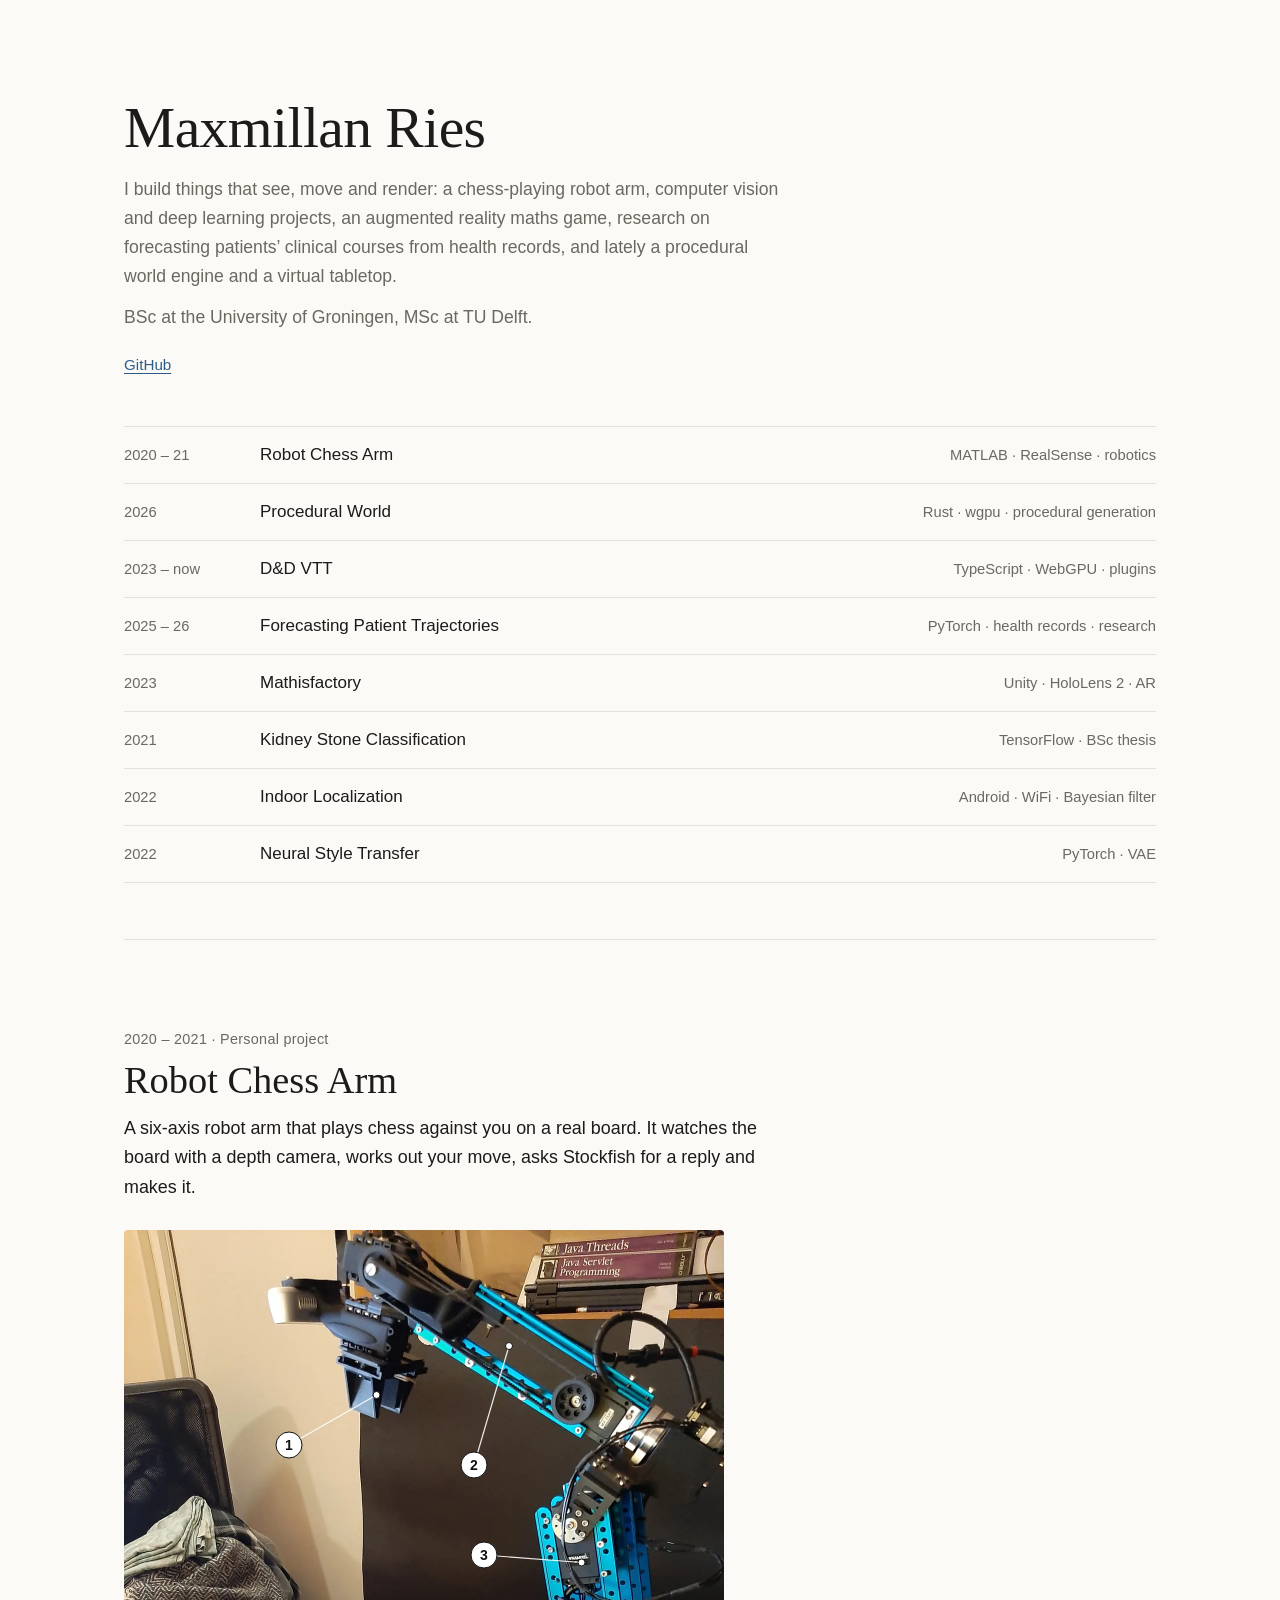
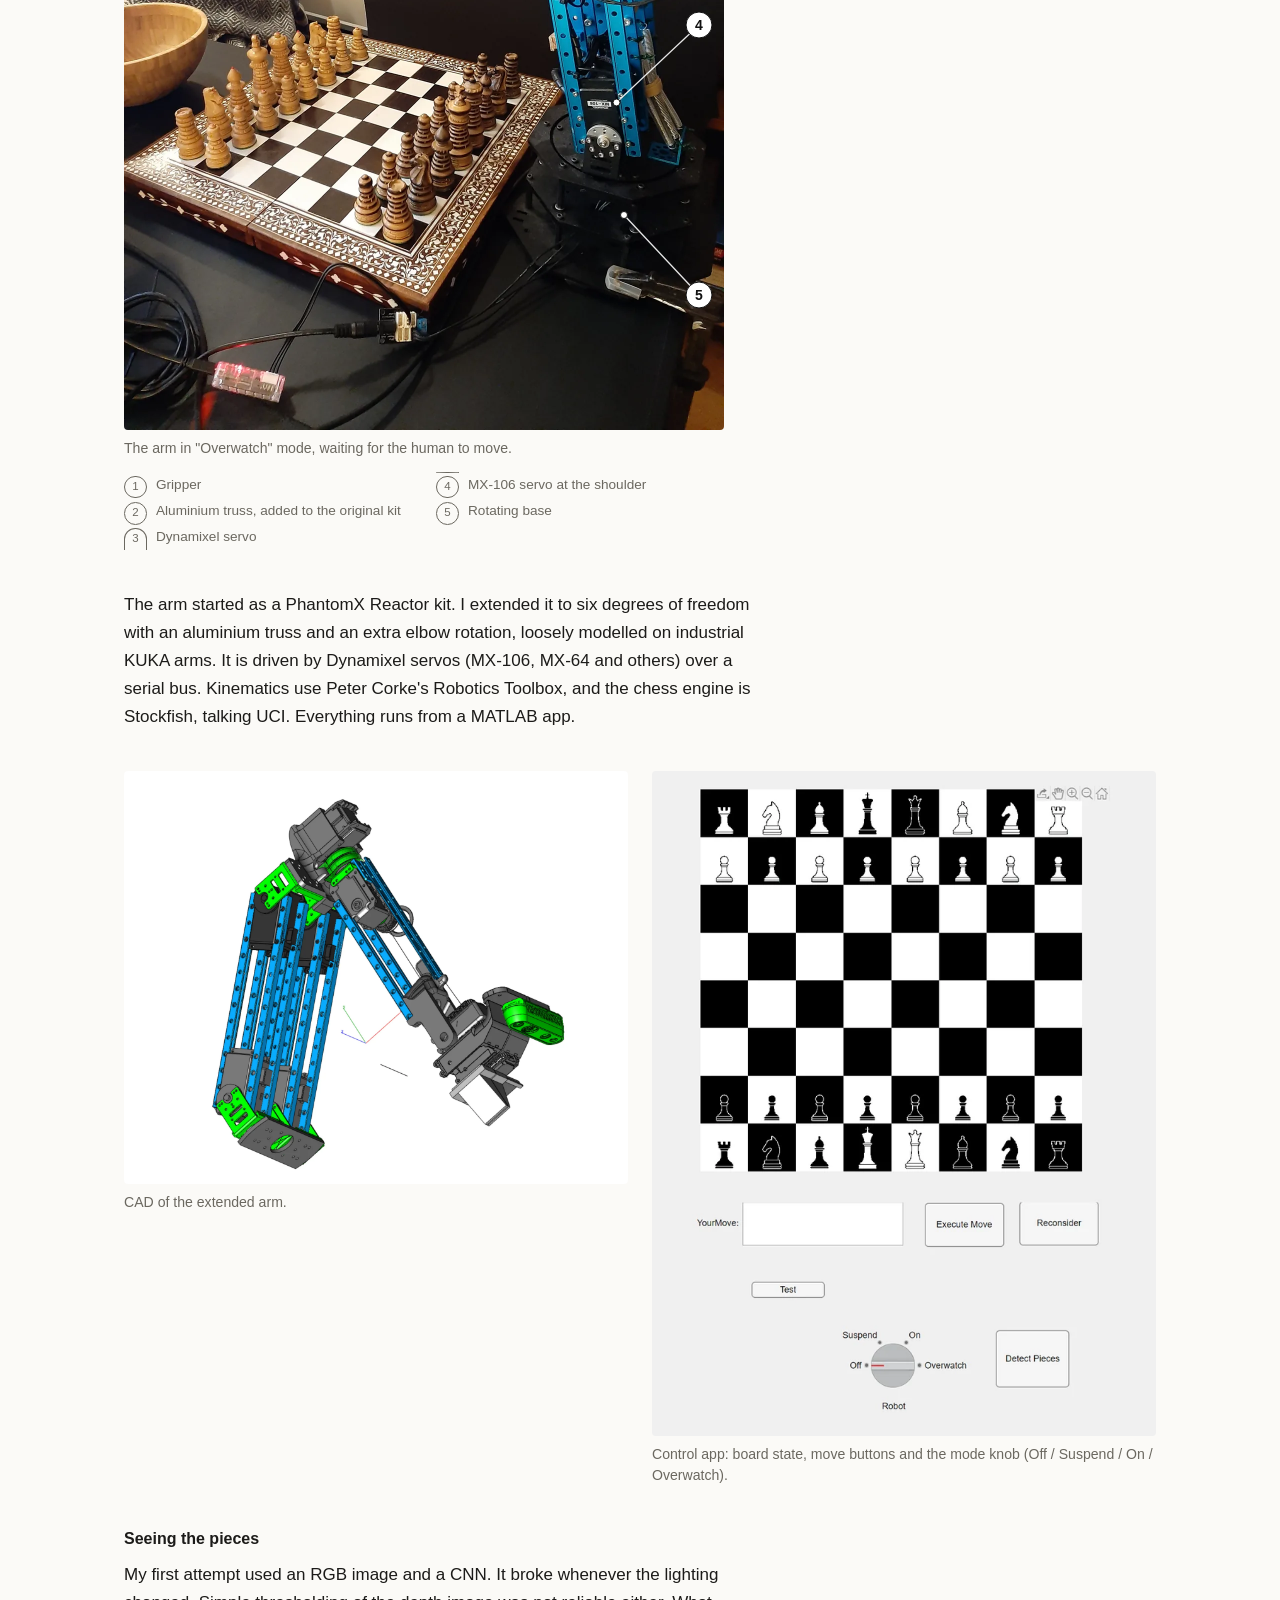
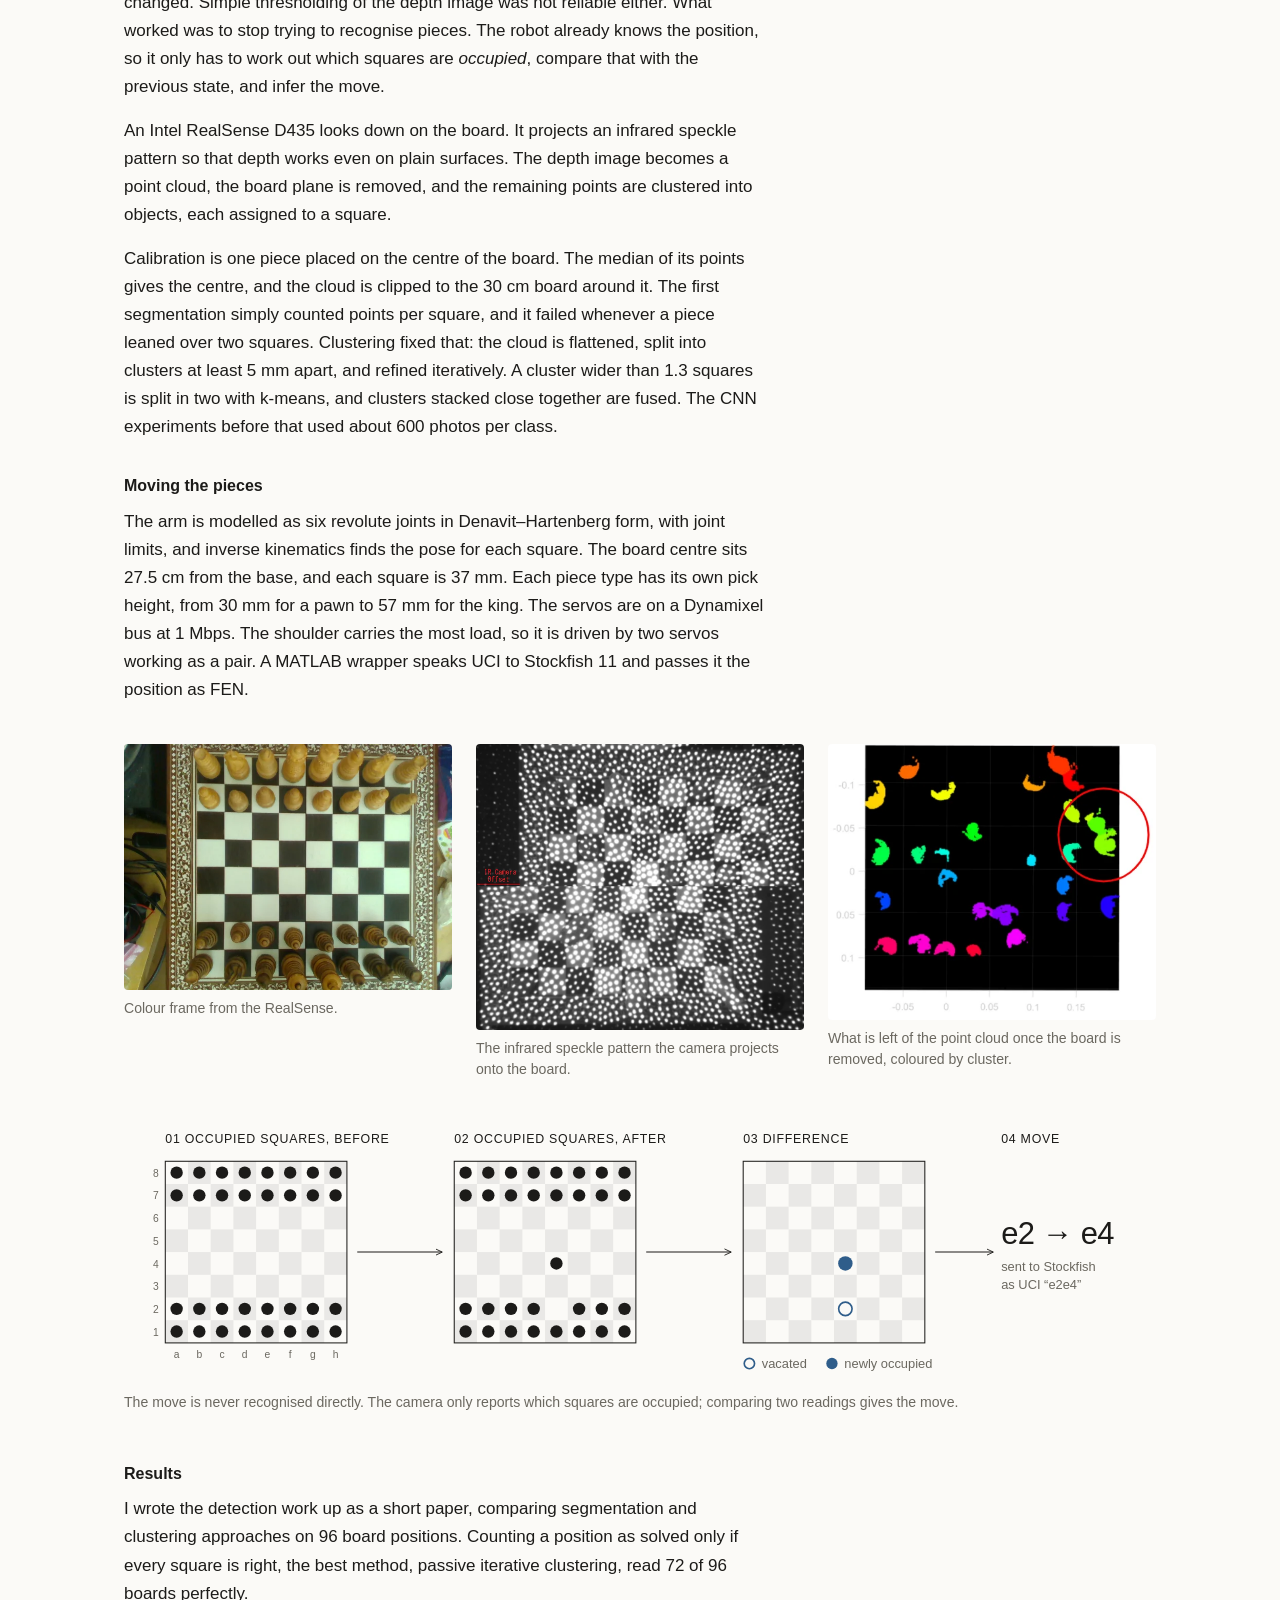
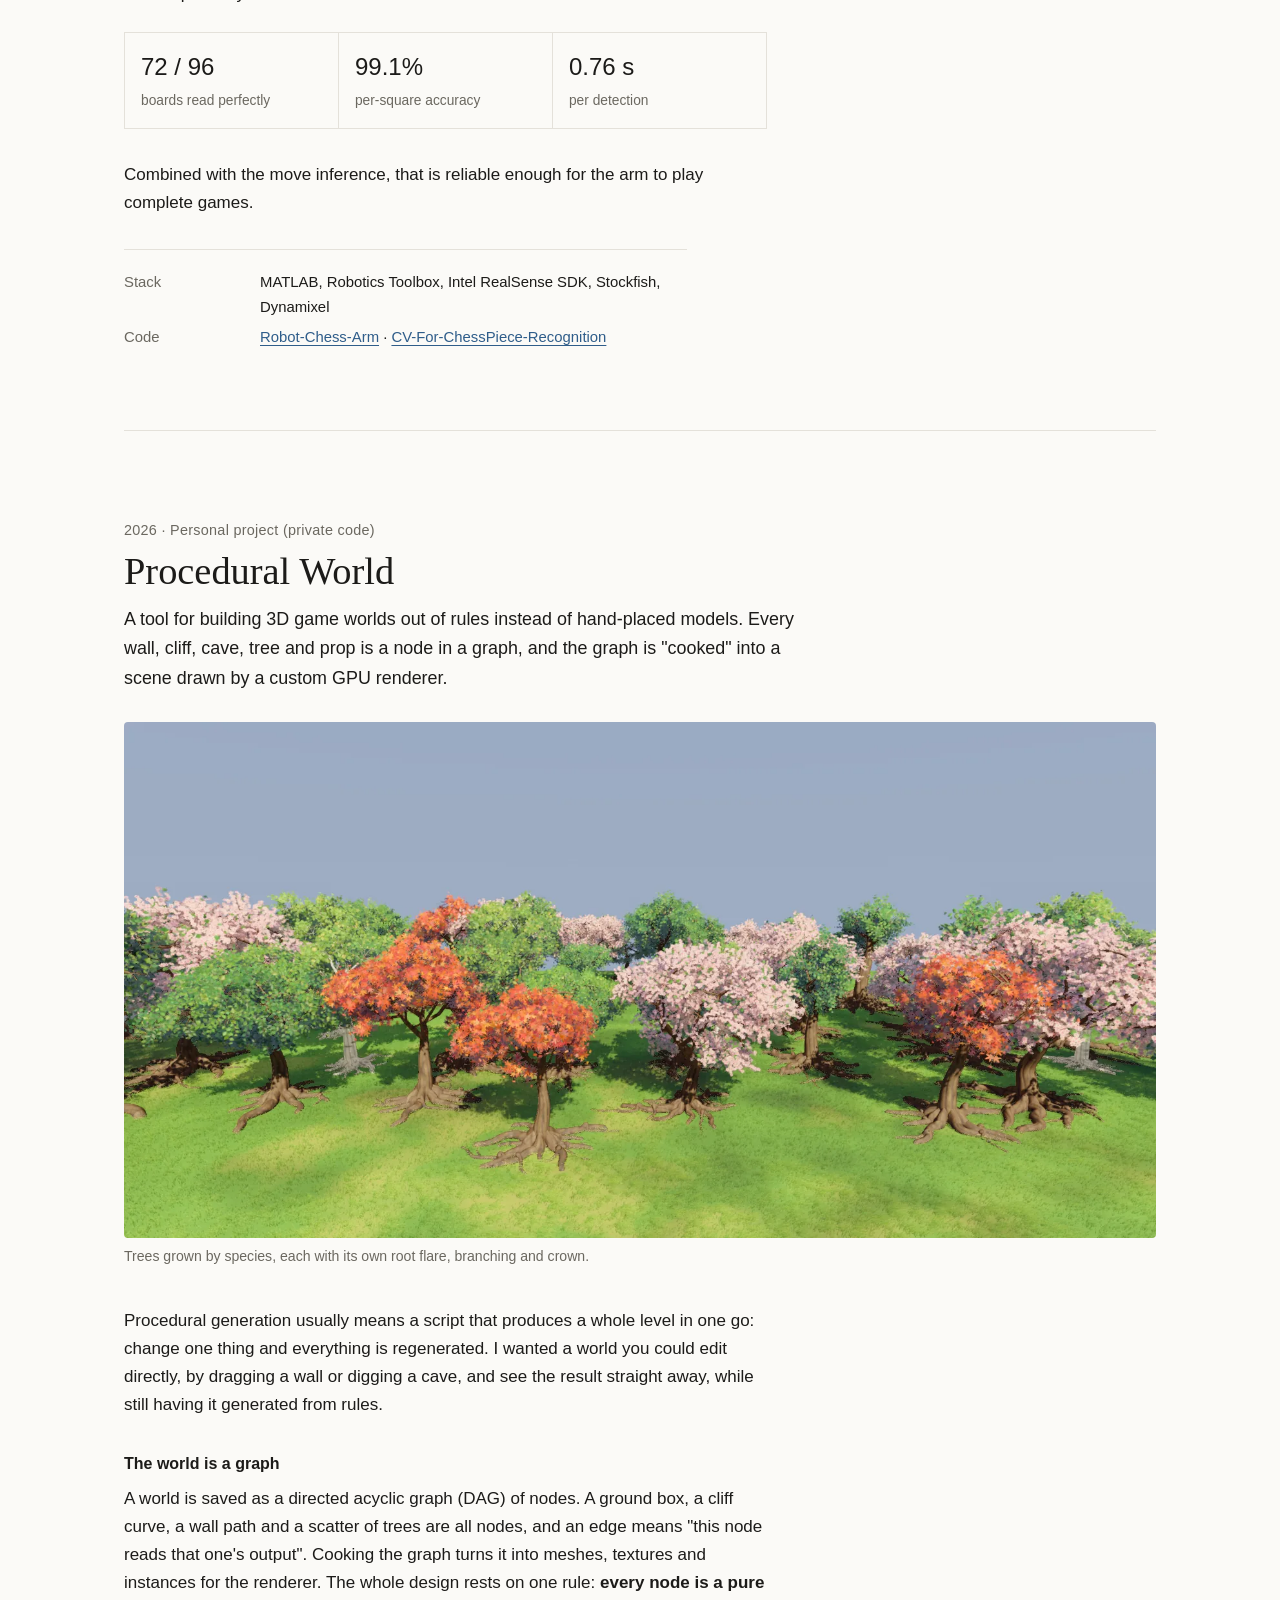
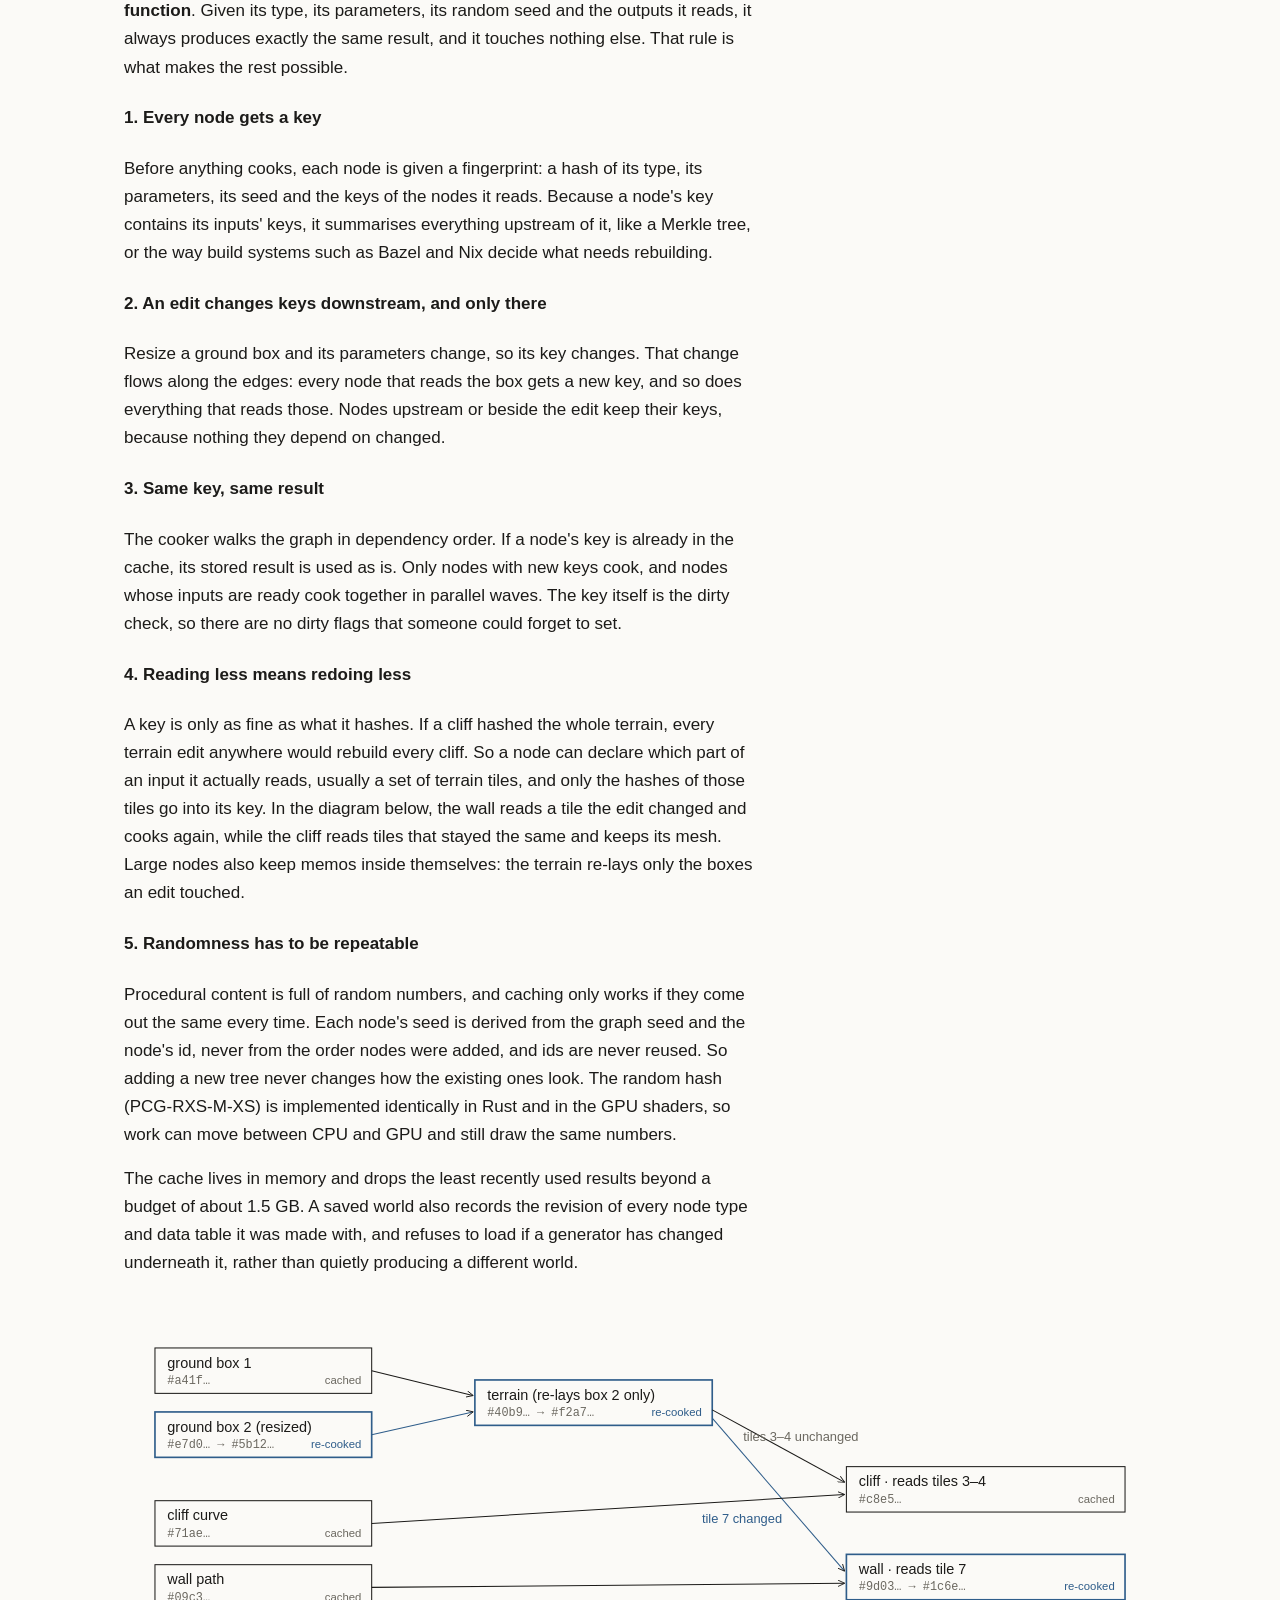
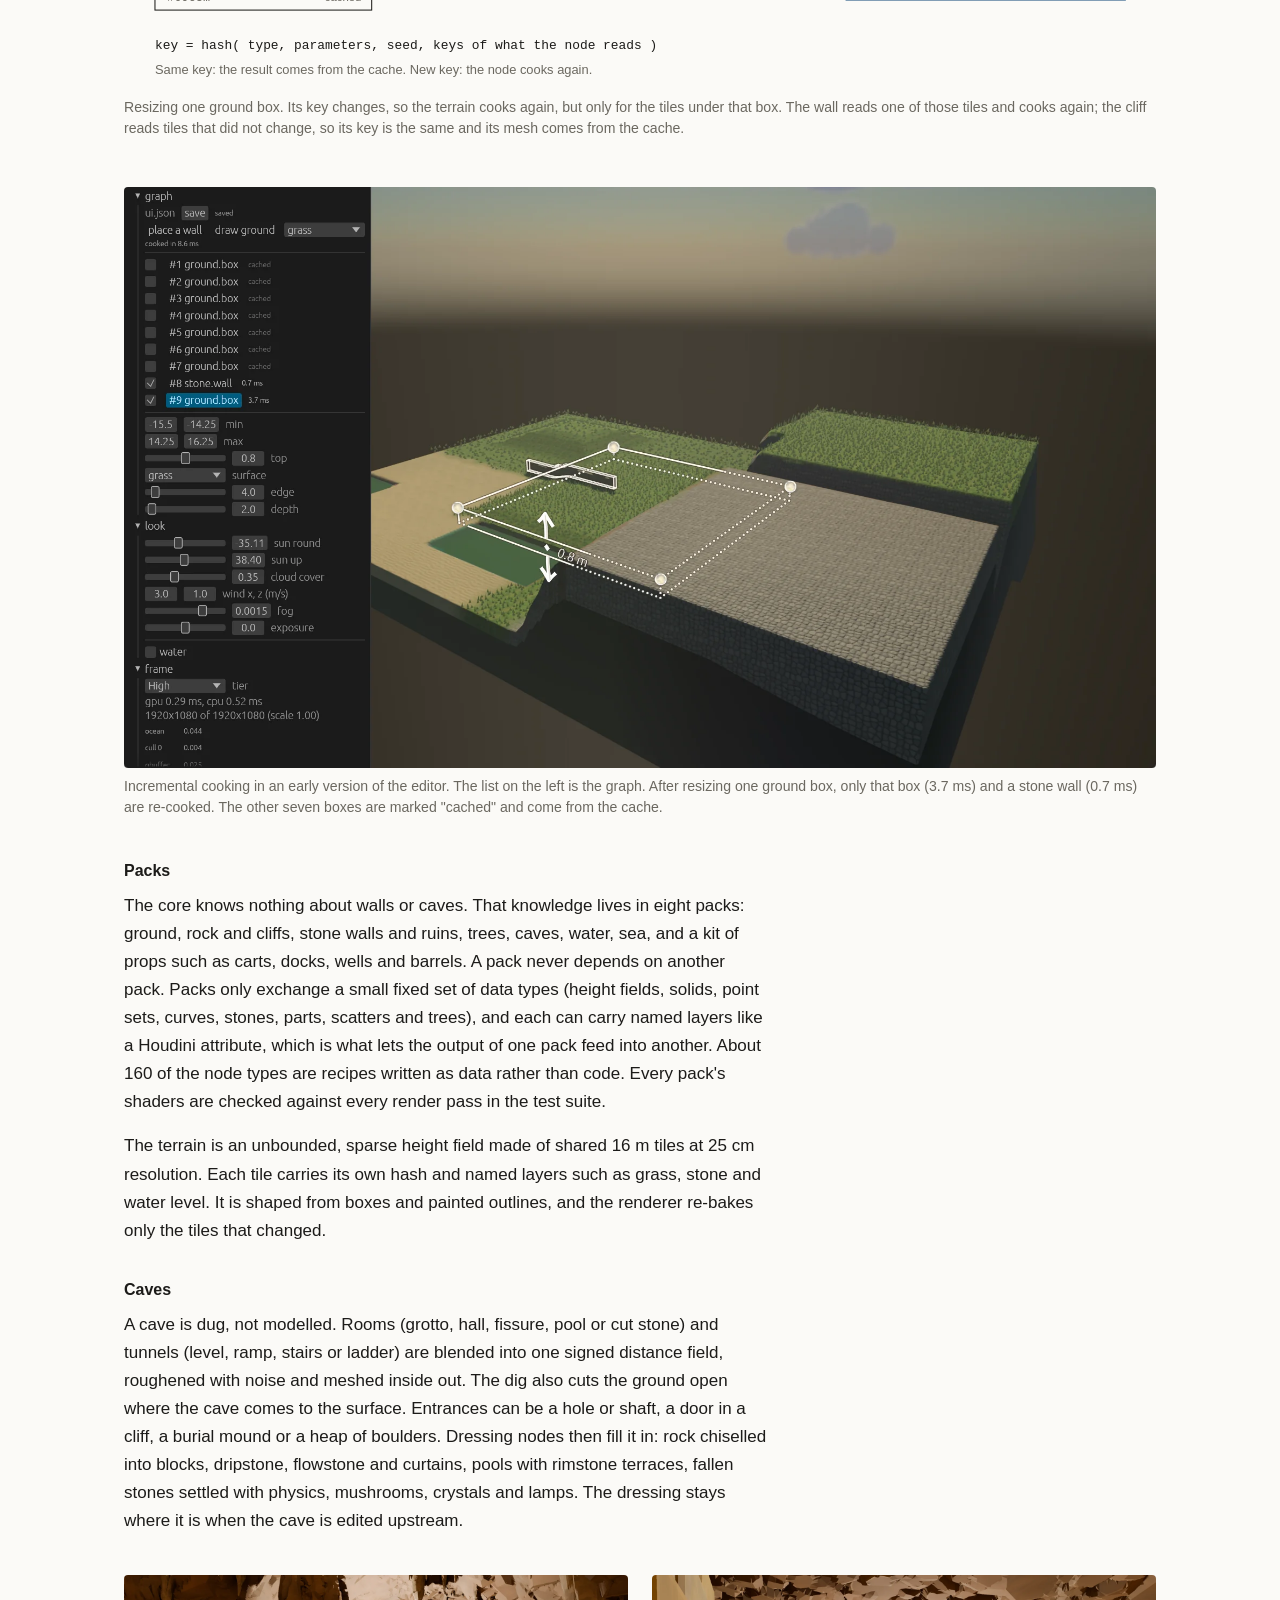
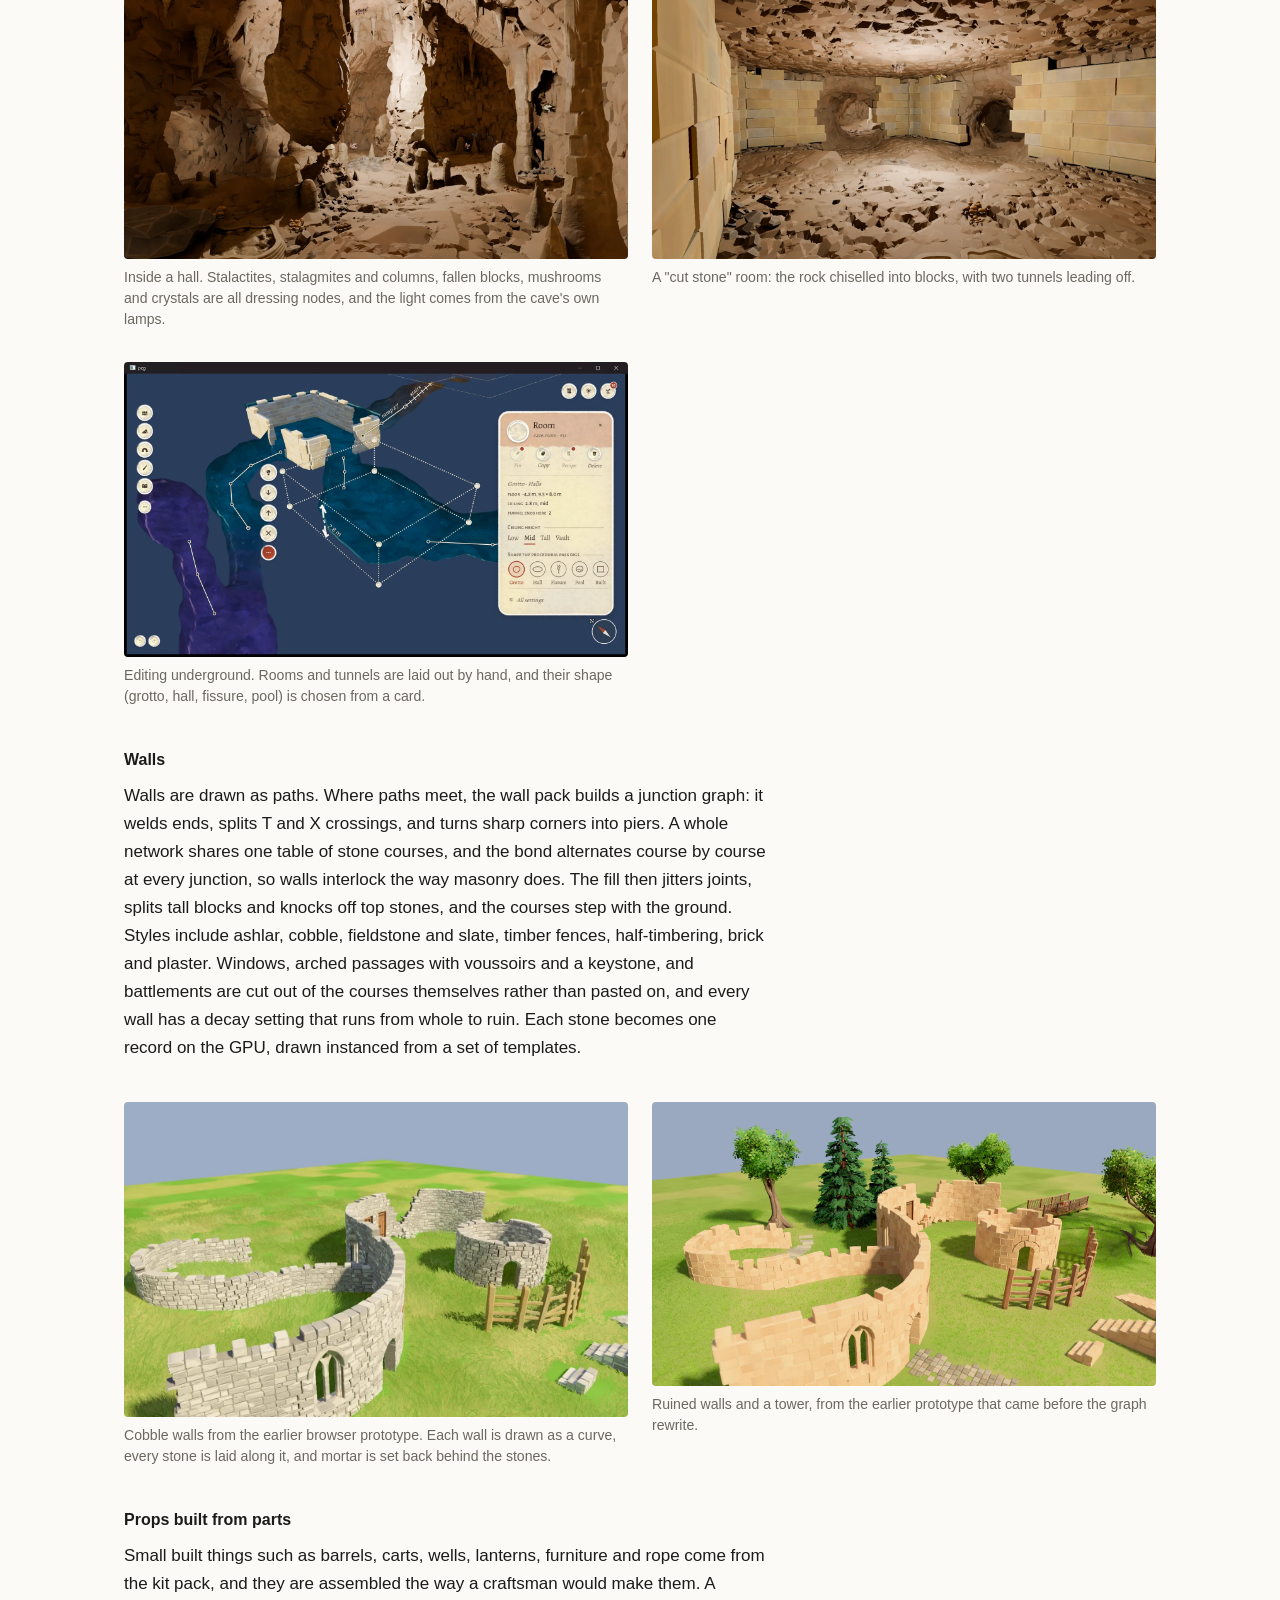
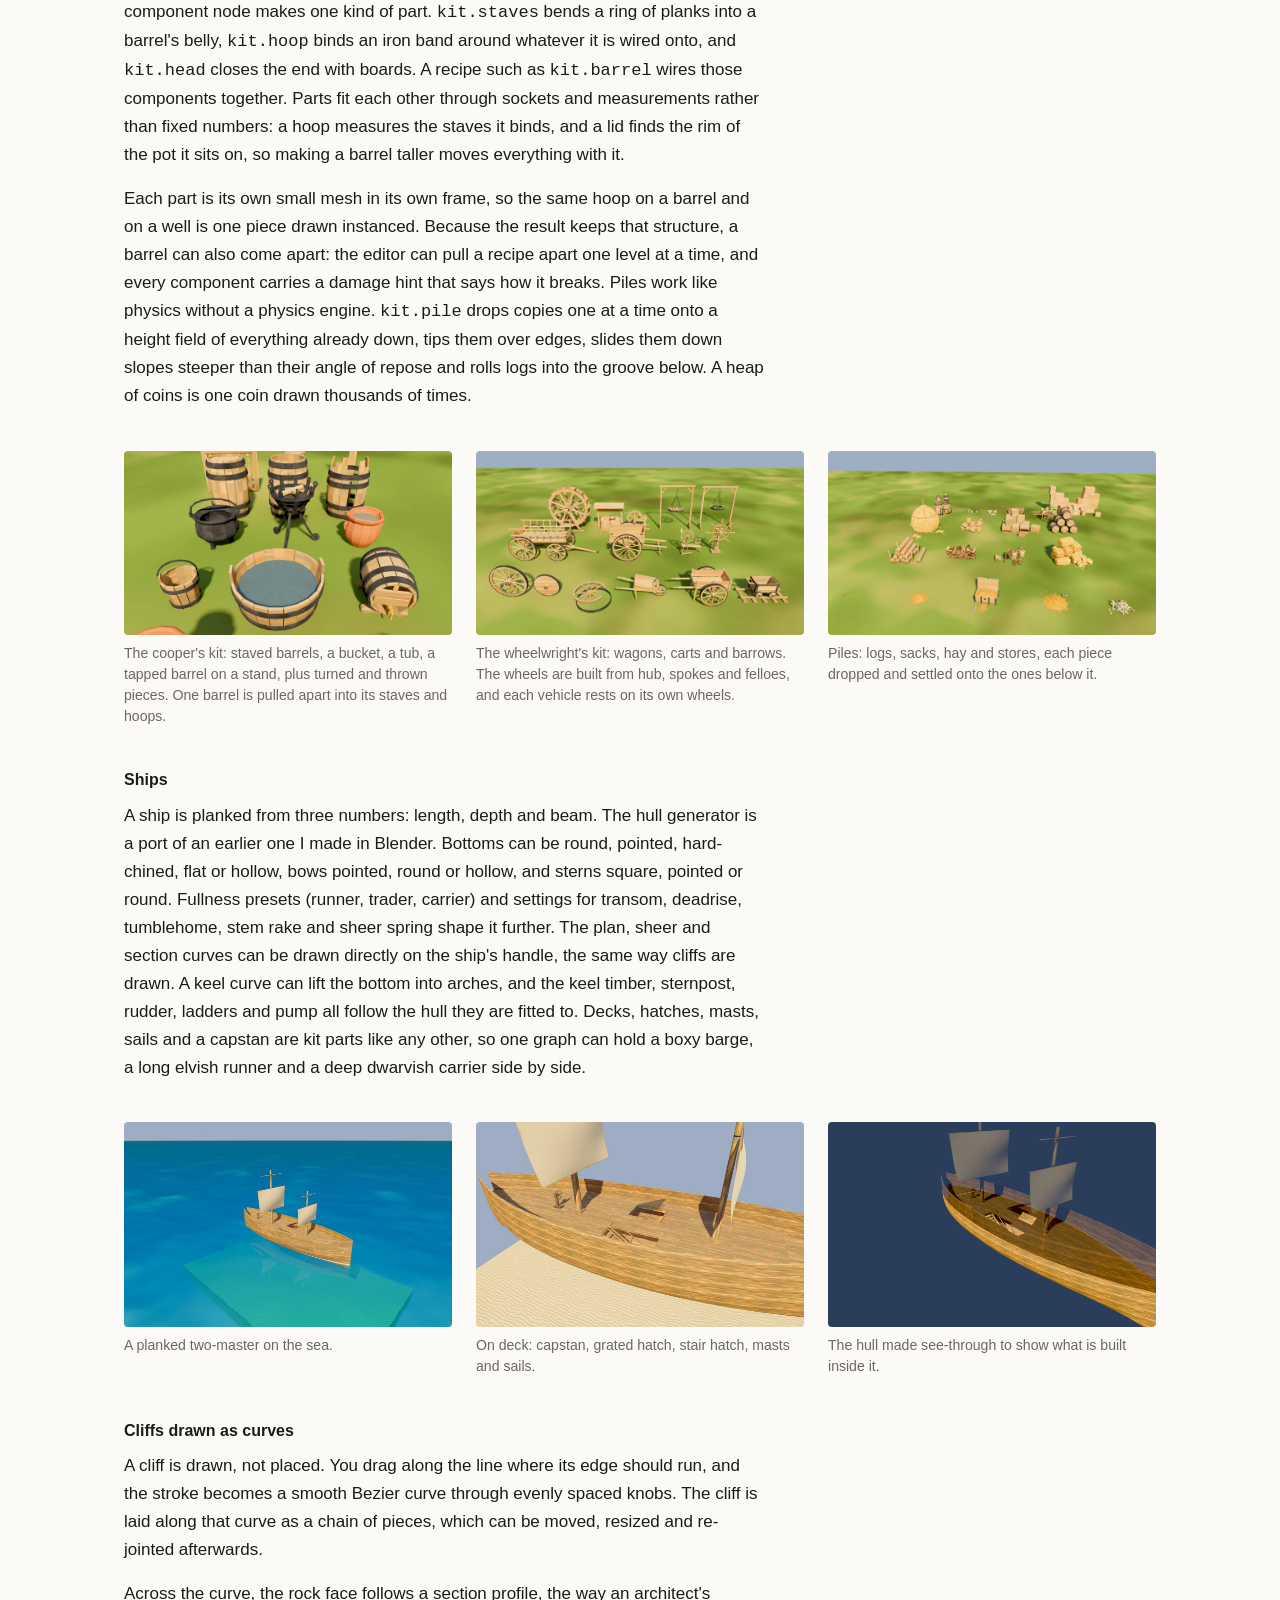
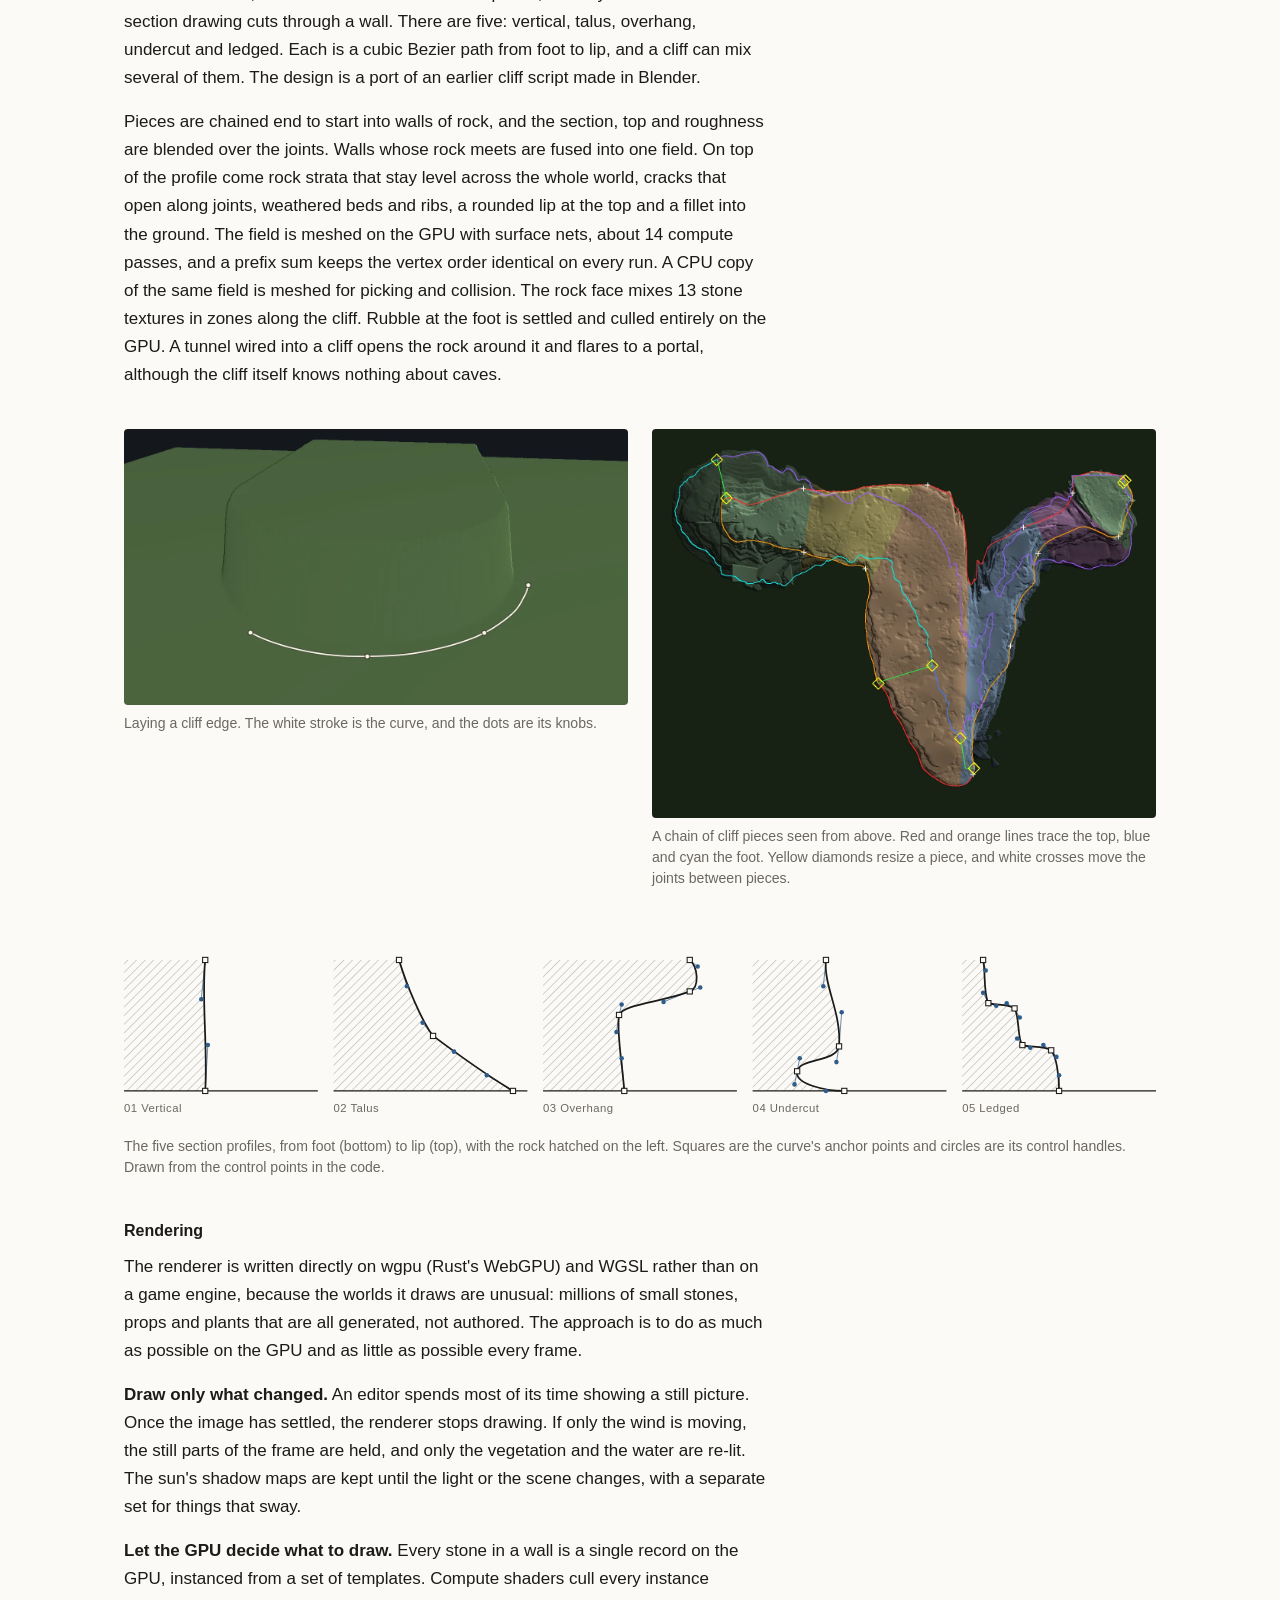
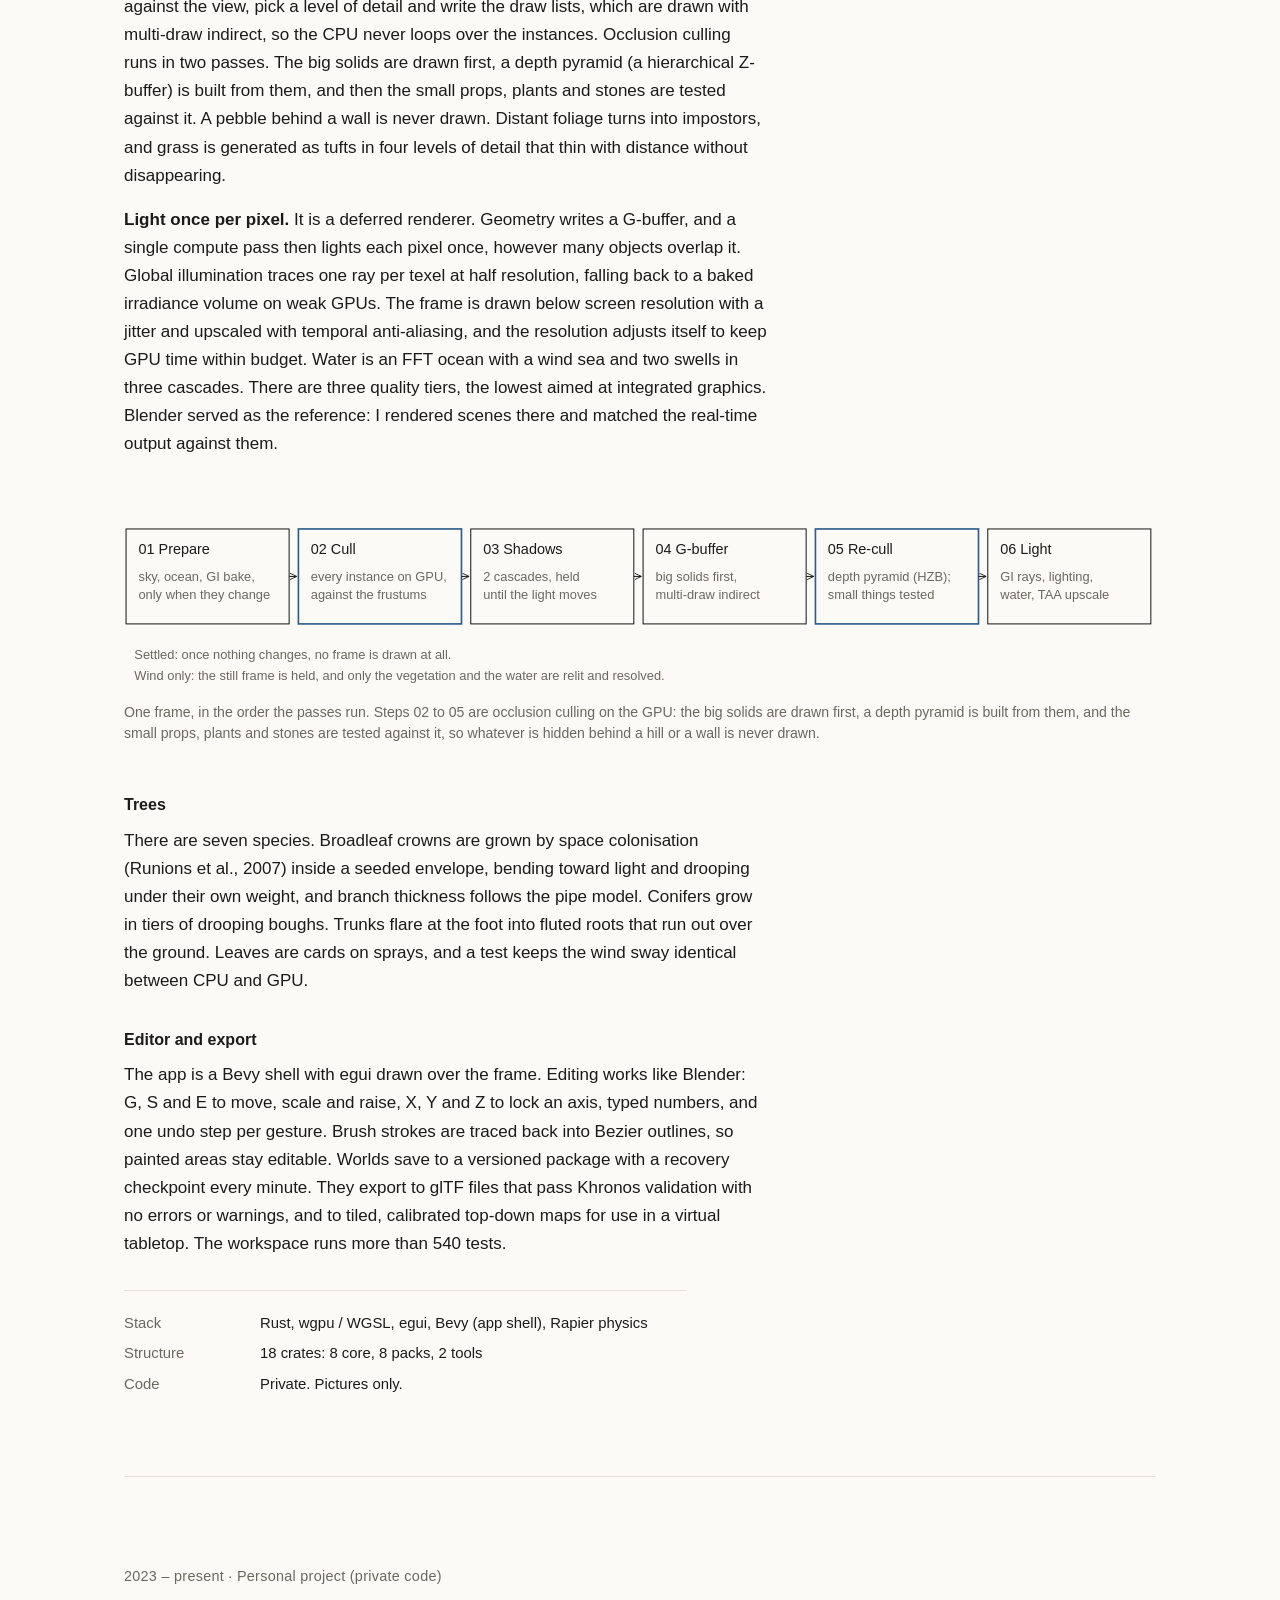
==== content.html @ a0b7bc16 "Portfolio site Boards layout as the homepage (index.html, built from content.html by tools/build_boa" ====
<!doctype html>
<html lang="en">
<head>
  <meta charset="utf-8">
  <meta name="viewport" content="width=device-width, initial-scale=1">
  <title>Maxmillan Ries</title>
  <meta name="description" content="Projects by Maxmillan Ries: robotics, computer vision, machine learning, augmented reality and real-time graphics.">
  <link rel="stylesheet" href="style.css">
  <link rel="stylesheet" href="diagrams.css">
</head>
<body>

<div class="wrap">

  <header class="intro">
    <h1>Maxmillan Ries</h1>
    <p>I build things that see, move and render: a chess-playing robot arm, computer vision and deep learning projects, an augmented reality maths game, research on forecasting patients’ clinical courses from health records, and lately a procedural world engine and a virtual tabletop.</p>
    <p>BSc at the University of Groningen, MSc at TU Delft.</p>
    <nav class="links">
      <a href="https://github.com/TheMaxmillanRies">GitHub</a>
    </nav>
  </header>

  <ul class="index">
    <li><a href="#chess-arm"><span class="y">2020 – 21</span><span class="t">Robot Chess Arm</span><span class="k">MATLAB · RealSense · robotics</span></a></li>
    <li><a href="#procedural-world"><span class="y">2026</span><span class="t">Procedural World</span><span class="k">Rust · wgpu · procedural generation</span></a></li>
    <li><a href="#dnd-vtt"><span class="y">2023 – now</span><span class="t">D&amp;D VTT</span><span class="k">TypeScript · WebGPU · plugins</span></a></li>
    <li><a href="#patient-trajectories"><span class="y">2025 – 26</span><span class="t">Forecasting Patient Trajectories</span><span class="k">PyTorch · health records · research</span></a></li>
    <li><a href="#mathisfactory"><span class="y">2023</span><span class="t">Mathisfactory</span><span class="k">Unity · HoloLens 2 · AR</span></a></li>
    <li><a href="#kidney-stones"><span class="y">2021</span><span class="t">Kidney Stone Classification</span><span class="k">TensorFlow · BSc thesis</span></a></li>
    <li><a href="#indoor-localization"><span class="y">2022</span><span class="t">Indoor Localization</span><span class="k">Android · WiFi · Bayesian filter</span></a></li>
    <li><a href="#style-transfer"><span class="y">2022</span><span class="t">Neural Style Transfer</span><span class="k">PyTorch · VAE</span></a></li>
  </ul>


  <!-- ============================================================ -->
  <section class="project" id="chess-arm">
    <header>
      <p class="meta">2020 – 2021 · Personal project</p>
      <h2>Robot Chess Arm</h2>
      <p class="lede">A six-axis robot arm that plays chess against you on a real board. It watches the board with a depth camera, works out your move, asks Stockfish for a reply and makes it.</p>
    </header>

    <figure class="hero portrait">
      <div class="annotated">
        <img src="assets/img/chess-arm/arm-photo.webp" alt="The robot arm leaning over a chessboard, with a depth camera mounted above" width="1200" height="1600">
        <!--dg:marks--><svg class="marks" viewBox="0 0 1200 1600" aria-hidden="true">
<line x1="505" y1="330" x2="330" y2="430" class="lead"/>
<circle cx="505" cy="330" r="7" class="pt"/>
<circle cx="330" cy="430" r="26" class="mk"/>
<text x="330" y="440" class="mkn" text-anchor="middle">1</text>
<line x1="770" y1="232" x2="700" y2="470" class="lead"/>
<circle cx="770" cy="232" r="7" class="pt"/>
<circle cx="700" cy="470" r="26" class="mk"/>
<text x="700" y="480" class="mkn" text-anchor="middle">2</text>
<line x1="915" y1="665" x2="720" y2="650" class="lead"/>
<circle cx="915" cy="665" r="7" class="pt"/>
<circle cx="720" cy="650" r="26" class="mk"/>
<text x="720" y="660" class="mkn" text-anchor="middle">3</text>
<line x1="985" y1="945" x2="1150" y2="790" class="lead"/>
<circle cx="985" cy="945" r="7" class="pt"/>
<circle cx="1150" cy="790" r="26" class="mk"/>
<text x="1150" y="800" class="mkn" text-anchor="middle">4</text>
<line x1="1000" y1="1170" x2="1150" y2="1330" class="lead"/>
<circle cx="1000" cy="1170" r="7" class="pt"/>
<circle cx="1150" cy="1330" r="26" class="mk"/>
<text x="1150" y="1340" class="mkn" text-anchor="middle">5</text>
</svg><!--/dg:marks-->
      </div>
      <figcaption>The arm in "Overwatch" mode, waiting for the human to move.
        <ol class="legend">
          <li>Gripper</li>
          <li>Aluminium truss, added to the original kit</li>
          <li>Dynamixel servo</li>
          <li>MX-106 servo at the shoulder</li>
          <li>Rotating base</li>
        </ol>
      </figcaption>
    </figure>

    <div class="body">
      <p>The arm started as a PhantomX Reactor kit. I extended it to six degrees of freedom with an aluminium truss and an extra elbow rotation, loosely modelled on industrial KUKA arms. It is driven by Dynamixel servos (MX-106, MX-64 and others) over a serial bus. Kinematics use Peter Corke's Robotics Toolbox, and the chess engine is Stockfish, talking UCI. Everything runs from a MATLAB app.</p>
    </div>

    <div class="gallery">
      <figure>
        <img src="assets/img/chess-arm/cad.webp" alt="CAD model of the arm" loading="lazy">
        <figcaption>CAD of the extended arm.</figcaption>
      </figure>
      <figure>
        <img src="assets/img/chess-arm/gui.webp" alt="MATLAB GUI with a chessboard view, Execute Move and Reconsider buttons, a mode knob and Detect Pieces" loading="lazy">
        <figcaption>Control app: board state, move buttons and the mode knob (Off / Suspend / On / Overwatch).</figcaption>
      </figure>
    </div>

    <div class="body">
      <h3>Seeing the pieces</h3>
      <p>My first attempt used an RGB image and a CNN. It broke whenever the lighting changed. Simple thresholding of the depth image was not reliable either. What worked was to stop trying to recognise pieces. The robot already knows the position, so it only has to work out which squares are <em>occupied</em>, compare that with the previous state, and infer the move.</p>
      <p>An Intel RealSense D435 looks down on the board. It projects an infrared speckle pattern so that depth works even on plain surfaces. The depth image becomes a point cloud, the board plane is removed, and the remaining points are clustered into objects, each assigned to a square.</p>
      <p>Calibration is one piece placed on the centre of the board. The median of its points gives the centre, and the cloud is clipped to the 30 cm board around it. The first segmentation simply counted points per square, and it failed whenever a piece leaned over two squares. Clustering fixed that: the cloud is flattened, split into clusters at least 5 mm apart, and refined iteratively. A cluster wider than 1.3 squares is split in two with k-means, and clusters stacked close together are fused. The CNN experiments before that used about 600 photos per class.</p>

      <h3>Moving the pieces</h3>
      <p>The arm is modelled as six revolute joints in Denavit–Hartenberg form, with joint limits, and inverse kinematics finds the pose for each square. The board centre sits 27.5 cm from the base, and each square is 37 mm. Each piece type has its own pick height, from 30 mm for a pawn to 57 mm for the king. The servos are on a Dynamixel bus at 1 Mbps. The shoulder carries the most load, so it is driven by two servos working as a pair. A MATLAB wrapper speaks UCI to Stockfish 11 and passes it the position as FEN.</p>
    </div>

    <div class="gallery three">
      <figure>
        <img src="assets/img/chess-arm/rgb-start.webp" alt="RealSense colour frame of the chessboard in the starting position" loading="lazy">
        <figcaption>Colour frame from the RealSense.</figcaption>
      </figure>
      <figure>
        <img src="assets/img/chess-arm/ir-speckle.webp" alt="Infrared image of the board covered in a projected dot pattern" loading="lazy">
        <figcaption>The infrared speckle pattern the camera projects onto the board.</figcaption>
      </figure>
      <figure>
        <img src="assets/img/chess-arm/clusters.webp" alt="Point cloud clusters coloured per piece" loading="lazy">
        <figcaption>What is left of the point cloud once the board is removed, coloured by cluster.</figcaption>
      </figure>
    </div>

    <!--dg:chess-move-->
    <figure class="diagram">
<svg class="dg dg-move" viewBox="0 0 1000 256" role="img" aria-label="Two occupancy grids before and after a move, their difference, and the move it implies, e2 to e4">
<defs><marker id="ah-chess-move" viewBox="0 0 8 8" refX="7" refY="4" markerWidth="7" markerHeight="7" orient="auto-start-reverse"><path d="M0 0.5 L7.5 4 L0 7.5" fill="none" stroke="currentColor" stroke-width="1"/></marker></defs>
<text x="40" y="22" class="lb">01  Occupied squares, before</text>
<text x="320" y="22" class="lb">02  Occupied squares, after</text>
<text x="600" y="22" class="lb">03  Difference</text>
<text x="850" y="22" class="lb">04  Move</text>
<circle cx="51.0" cy="51.0" r="6" class="dot"/>
<rect x="62" y="40" width="22" height="22" class="sq"/>
<circle cx="73.0" cy="51.0" r="6" class="dot"/>
<circle cx="95.0" cy="51.0" r="6" class="dot"/>
<rect x="106" y="40" width="22" height="22" class="sq"/>
<circle cx="117.0" cy="51.0" r="6" class="dot"/>
<circle cx="139.0" cy="51.0" r="6" class="dot"/>
<rect x="150" y="40" width="22" height="22" class="sq"/>
<circle cx="161.0" cy="51.0" r="6" class="dot"/>
<circle cx="183.0" cy="51.0" r="6" class="dot"/>
<rect x="194" y="40" width="22" height="22" class="sq"/>
<circle cx="205.0" cy="51.0" r="6" class="dot"/>
<rect x="40" y="62" width="22" height="22" class="sq"/>
<circle cx="51.0" cy="73.0" r="6" class="dot"/>
<circle cx="73.0" cy="73.0" r="6" class="dot"/>
<rect x="84" y="62" width="22" height="22" class="sq"/>
<circle cx="95.0" cy="73.0" r="6" class="dot"/>
<circle cx="117.0" cy="73.0" r="6" class="dot"/>
<rect x="128" y="62" width="22" height="22" class="sq"/>
<circle cx="139.0" cy="73.0" r="6" class="dot"/>
<circle cx="161.0" cy="73.0" r="6" class="dot"/>
<rect x="172" y="62" width="22" height="22" class="sq"/>
<circle cx="183.0" cy="73.0" r="6" class="dot"/>
<circle cx="205.0" cy="73.0" r="6" class="dot"/>
<rect x="62" y="84" width="22" height="22" class="sq"/>
<rect x="106" y="84" width="22" height="22" class="sq"/>
<rect x="150" y="84" width="22" height="22" class="sq"/>
<rect x="194" y="84" width="22" height="22" class="sq"/>
<rect x="40" y="106" width="22" height="22" class="sq"/>
<rect x="84" y="106" width="22" height="22" class="sq"/>
<rect x="128" y="106" width="22" height="22" class="sq"/>
<rect x="172" y="106" width="22" height="22" class="sq"/>
<rect x="62" y="128" width="22" height="22" class="sq"/>
<rect x="106" y="128" width="22" height="22" class="sq"/>
<rect x="150" y="128" width="22" height="22" class="sq"/>
<rect x="194" y="128" width="22" height="22" class="sq"/>
<rect x="40" y="150" width="22" height="22" class="sq"/>
<rect x="84" y="150" width="22" height="22" class="sq"/>
<rect x="128" y="150" width="22" height="22" class="sq"/>
<rect x="172" y="150" width="22" height="22" class="sq"/>
<circle cx="51.0" cy="183.0" r="6" class="dot"/>
<rect x="62" y="172" width="22" height="22" class="sq"/>
<circle cx="73.0" cy="183.0" r="6" class="dot"/>
<circle cx="95.0" cy="183.0" r="6" class="dot"/>
<rect x="106" y="172" width="22" height="22" class="sq"/>
<circle cx="117.0" cy="183.0" r="6" class="dot"/>
<circle cx="139.0" cy="183.0" r="6" class="dot"/>
<rect x="150" y="172" width="22" height="22" class="sq"/>
<circle cx="161.0" cy="183.0" r="6" class="dot"/>
<circle cx="183.0" cy="183.0" r="6" class="dot"/>
<rect x="194" y="172" width="22" height="22" class="sq"/>
<circle cx="205.0" cy="183.0" r="6" class="dot"/>
<rect x="40" y="194" width="22" height="22" class="sq"/>
<circle cx="51.0" cy="205.0" r="6" class="dot"/>
<circle cx="73.0" cy="205.0" r="6" class="dot"/>
<rect x="84" y="194" width="22" height="22" class="sq"/>
<circle cx="95.0" cy="205.0" r="6" class="dot"/>
<circle cx="117.0" cy="205.0" r="6" class="dot"/>
<rect x="128" y="194" width="22" height="22" class="sq"/>
<circle cx="139.0" cy="205.0" r="6" class="dot"/>
<circle cx="161.0" cy="205.0" r="6" class="dot"/>
<rect x="172" y="194" width="22" height="22" class="sq"/>
<circle cx="183.0" cy="205.0" r="6" class="dot"/>
<circle cx="205.0" cy="205.0" r="6" class="dot"/>
<rect x="40" y="40" width="176" height="176" class="frame"/>
<text x="51" y="231" class="tiny" text-anchor="middle">a</text>
<text x="73" y="231" class="tiny" text-anchor="middle">b</text>
<text x="95" y="231" class="tiny" text-anchor="middle">c</text>
<text x="117" y="231" class="tiny" text-anchor="middle">d</text>
<text x="139" y="231" class="tiny" text-anchor="middle">e</text>
<text x="161" y="231" class="tiny" text-anchor="middle">f</text>
<text x="183" y="231" class="tiny" text-anchor="middle">g</text>
<text x="205" y="231" class="tiny" text-anchor="middle">h</text>
<text x="31" y="55" class="tiny" text-anchor="middle">8</text>
<text x="31" y="77" class="tiny" text-anchor="middle">7</text>
<text x="31" y="99" class="tiny" text-anchor="middle">6</text>
<text x="31" y="121" class="tiny" text-anchor="middle">5</text>
<text x="31" y="143" class="tiny" text-anchor="middle">4</text>
<text x="31" y="165" class="tiny" text-anchor="middle">3</text>
<text x="31" y="187" class="tiny" text-anchor="middle">2</text>
<text x="31" y="209" class="tiny" text-anchor="middle">1</text>
<circle cx="331.0" cy="51.0" r="6" class="dot"/>
<rect x="342" y="40" width="22" height="22" class="sq"/>
<circle cx="353.0" cy="51.0" r="6" class="dot"/>
<circle cx="375.0" cy="51.0" r="6" class="dot"/>
<rect x="386" y="40" width="22" height="22" class="sq"/>
<circle cx="397.0" cy="51.0" r="6" class="dot"/>
<circle cx="419.0" cy="51.0" r="6" class="dot"/>
<rect x="430" y="40" width="22" height="22" class="sq"/>
<circle cx="441.0" cy="51.0" r="6" class="dot"/>
<circle cx="463.0" cy="51.0" r="6" class="dot"/>
<rect x="474" y="40" width="22" height="22" class="sq"/>
<circle cx="485.0" cy="51.0" r="6" class="dot"/>
<rect x="320" y="62" width="22" height="22" class="sq"/>
<circle cx="331.0" cy="73.0" r="6" class="dot"/>
<circle cx="353.0" cy="73.0" r="6" class="dot"/>
<rect x="364" y="62" width="22" height="22" class="sq"/>
<circle cx="375.0" cy="73.0" r="6" class="dot"/>
<circle cx="397.0" cy="73.0" r="6" class="dot"/>
<rect x="408" y="62" width="22" height="22" class="sq"/>
<circle cx="419.0" cy="73.0" r="6" class="dot"/>
<circle cx="441.0" cy="73.0" r="6" class="dot"/>
<rect x="452" y="62" width="22" height="22" class="sq"/>
<circle cx="463.0" cy="73.0" r="6" class="dot"/>
<circle cx="485.0" cy="73.0" r="6" class="dot"/>
<rect x="342" y="84" width="22" height="22" class="sq"/>
<rect x="386" y="84" width="22" height="22" class="sq"/>
<rect x="430" y="84" width="22" height="22" class="sq"/>
<rect x="474" y="84" width="22" height="22" class="sq"/>
<rect x="320" y="106" width="22" height="22" class="sq"/>
<rect x="364" y="106" width="22" height="22" class="sq"/>
<rect x="408" y="106" width="22" height="22" class="sq"/>
<rect x="452" y="106" width="22" height="22" class="sq"/>
<rect x="342" y="128" width="22" height="22" class="sq"/>
<rect x="386" y="128" width="22" height="22" class="sq"/>
<circle cx="419.0" cy="139.0" r="6" class="dot"/>
<rect x="430" y="128" width="22" height="22" class="sq"/>
<rect x="474" y="128" width="22" height="22" class="sq"/>
<rect x="320" y="150" width="22" height="22" class="sq"/>
<rect x="364" y="150" width="22" height="22" class="sq"/>
<rect x="408" y="150" width="22" height="22" class="sq"/>
<rect x="452" y="150" width="22" height="22" class="sq"/>
<circle cx="331.0" cy="183.0" r="6" class="dot"/>
<rect x="342" y="172" width="22" height="22" class="sq"/>
<circle cx="353.0" cy="183.0" r="6" class="dot"/>
<circle cx="375.0" cy="183.0" r="6" class="dot"/>
<rect x="386" y="172" width="22" height="22" class="sq"/>
<circle cx="397.0" cy="183.0" r="6" class="dot"/>
<rect x="430" y="172" width="22" height="22" class="sq"/>
<circle cx="441.0" cy="183.0" r="6" class="dot"/>
<circle cx="463.0" cy="183.0" r="6" class="dot"/>
<rect x="474" y="172" width="22" height="22" class="sq"/>
<circle cx="485.0" cy="183.0" r="6" class="dot"/>
<rect x="320" y="194" width="22" height="22" class="sq"/>
<circle cx="331.0" cy="205.0" r="6" class="dot"/>
<circle cx="353.0" cy="205.0" r="6" class="dot"/>
<rect x="364" y="194" width="22" height="22" class="sq"/>
<circle cx="375.0" cy="205.0" r="6" class="dot"/>
<circle cx="397.0" cy="205.0" r="6" class="dot"/>
<rect x="408" y="194" width="22" height="22" class="sq"/>
<circle cx="419.0" cy="205.0" r="6" class="dot"/>
<circle cx="441.0" cy="205.0" r="6" class="dot"/>
<rect x="452" y="194" width="22" height="22" class="sq"/>
<circle cx="463.0" cy="205.0" r="6" class="dot"/>
<circle cx="485.0" cy="205.0" r="6" class="dot"/>
<rect x="320" y="40" width="176" height="176" class="frame"/>
<rect x="622" y="40" width="22" height="22" class="sq"/>
<rect x="666" y="40" width="22" height="22" class="sq"/>
<rect x="710" y="40" width="22" height="22" class="sq"/>
<rect x="754" y="40" width="22" height="22" class="sq"/>
<rect x="600" y="62" width="22" height="22" class="sq"/>
<rect x="644" y="62" width="22" height="22" class="sq"/>
<rect x="688" y="62" width="22" height="22" class="sq"/>
<rect x="732" y="62" width="22" height="22" class="sq"/>
<rect x="622" y="84" width="22" height="22" class="sq"/>
<rect x="666" y="84" width="22" height="22" class="sq"/>
<rect x="710" y="84" width="22" height="22" class="sq"/>
<rect x="754" y="84" width="22" height="22" class="sq"/>
<rect x="600" y="106" width="22" height="22" class="sq"/>
<rect x="644" y="106" width="22" height="22" class="sq"/>
<rect x="688" y="106" width="22" height="22" class="sq"/>
<rect x="732" y="106" width="22" height="22" class="sq"/>
<rect x="622" y="128" width="22" height="22" class="sq"/>
<rect x="666" y="128" width="22" height="22" class="sq"/>
<circle cx="699.0" cy="139.0" r="7" class="ac-f"/>
<rect x="710" y="128" width="22" height="22" class="sq"/>
<rect x="754" y="128" width="22" height="22" class="sq"/>
<rect x="600" y="150" width="22" height="22" class="sq"/>
<rect x="644" y="150" width="22" height="22" class="sq"/>
<rect x="688" y="150" width="22" height="22" class="sq"/>
<rect x="732" y="150" width="22" height="22" class="sq"/>
<rect x="622" y="172" width="22" height="22" class="sq"/>
<rect x="666" y="172" width="22" height="22" class="sq"/>
<circle cx="699.0" cy="183.0" r="6.5" class="ac-o"/>
<rect x="710" y="172" width="22" height="22" class="sq"/>
<rect x="754" y="172" width="22" height="22" class="sq"/>
<rect x="600" y="194" width="22" height="22" class="sq"/>
<rect x="644" y="194" width="22" height="22" class="sq"/>
<rect x="688" y="194" width="22" height="22" class="sq"/>
<rect x="732" y="194" width="22" height="22" class="sq"/>
<rect x="600" y="40" width="176" height="176" class="frame"/>
<line x1="226" y1="128" x2="308" y2="128" class="ln" marker-end="url(#ah-chess-move)"/>
<line x1="506" y1="128" x2="588" y2="128" class="ln" marker-end="url(#ah-chess-move)"/>
<line x1="786" y1="128" x2="842" y2="128" class="ln" marker-end="url(#ah-chess-move)"/>
<text x="850" y="120" class="big">e2 → e4</text>
<text x="850" y="146" class="sm">sent to Stockfish</text>
<text x="850" y="164" class="sm">as UCI “e2e4”</text>
<circle cx="606" cy="236" r="5" class="ac-o"/>
<text x="618" y="240" class="sm">vacated</text>
<circle cx="686" cy="236" r="5.5" class="ac-f"/>
<text x="698" y="240" class="sm">newly occupied</text>
</svg>
      <figcaption>The move is never recognised directly. The camera only reports which squares are occupied; comparing two readings gives the move.</figcaption>
    </figure>
    <!--/dg:chess-move-->

    <div class="body">
      <h3>Results</h3>
      <p>I wrote the detection work up as a short paper, comparing segmentation and clustering approaches on 96 board positions. Counting a position as solved only if every square is right, the best method, passive iterative clustering, read 72 of 96 boards perfectly.</p>
    </div>

    <div class="results">
      <div><b>72 / 96</b><span>boards read perfectly</span></div>
      <div><b>99.1%</b><span>per-square accuracy</span></div>
      <div><b>0.76 s</b><span>per detection</span></div>
    </div>

    <div class="body">
      <p>Combined with the move inference, that is reliable enough for the arm to play complete games.</p>
    </div>

    <dl class="facts">
      <dt>Stack</dt><dd>MATLAB, Robotics Toolbox, Intel RealSense SDK, Stockfish, Dynamixel</dd>
      <dt>Code</dt><dd><a href="https://github.com/TheMaxmillanRies/Robot-Chess-Arm">Robot-Chess-Arm</a> · <a href="https://github.com/TheMaxmillanRies/CV-For-ChessPiece-Recognition">CV-For-ChessPiece-Recognition</a></dd>
    </dl>
  </section>


  <!-- ============================================================ -->
  <section class="project" id="procedural-world">
    <header>
      <p class="meta">2026 · Personal project (private code)</p>
      <h2>Procedural World</h2>
      <p class="lede">A tool for building 3D game worlds out of rules instead of hand-placed models. Every wall, cliff, cave, tree and prop is a node in a graph, and the graph is "cooked" into a scene drawn by a custom GPU renderer.</p>
    </header>

    <figure class="hero">
      <img src="assets/img/procedural-world/trees.webp" alt="A grove of cherry blossom, autumn maple and green broadleaf trees with flared roots" width="1600" height="800">
      <figcaption>Trees grown by species, each with its own root flare, branching and crown.</figcaption>
    </figure>

    <div class="body">
      <p>Procedural generation usually means a script that produces a whole level in one go: change one thing and everything is regenerated. I wanted a world you could edit directly, by dragging a wall or digging a cave, and see the result straight away, while still having it generated from rules.</p>

      <h3>The world is a graph</h3>
      <p>A world is saved as a directed acyclic graph (DAG) of nodes. A ground box, a cliff curve, a wall path and a scatter of trees are all nodes, and an edge means "this node reads that one's output". Cooking the graph turns it into meshes, textures and instances for the renderer. The whole design rests on one rule: <strong>every node is a pure function</strong>. Given its type, its parameters, its random seed and the outputs it reads, it always produces exactly the same result, and it touches nothing else. That rule is what makes the rest possible.</p>
      <h4>1. Every node gets a key</h4>
      <p>Before anything cooks, each node is given a fingerprint: a hash of its type, its parameters, its seed and the keys of the nodes it reads. Because a node's key contains its inputs' keys, it summarises everything upstream of it, like a Merkle tree, or the way build systems such as Bazel and Nix decide what needs rebuilding.</p>
      <h4>2. An edit changes keys downstream, and only there</h4>
      <p>Resize a ground box and its parameters change, so its key changes. That change flows along the edges: every node that reads the box gets a new key, and so does everything that reads those. Nodes upstream or beside the edit keep their keys, because nothing they depend on changed.</p>
      <h4>3. Same key, same result</h4>
      <p>The cooker walks the graph in dependency order. If a node's key is already in the cache, its stored result is used as is. Only nodes with new keys cook, and nodes whose inputs are ready cook together in parallel waves. The key itself is the dirty check, so there are no dirty flags that someone could forget to set.</p>
      <h4>4. Reading less means redoing less</h4>
      <p>A key is only as fine as what it hashes. If a cliff hashed the whole terrain, every terrain edit anywhere would rebuild every cliff. So a node can declare which part of an input it actually reads, usually a set of terrain tiles, and only the hashes of those tiles go into its key. In the diagram below, the wall reads a tile the edit changed and cooks again, while the cliff reads tiles that stayed the same and keeps its mesh. Large nodes also keep memos inside themselves: the terrain re-lays only the boxes an edit touched.</p>
      <h4>5. Randomness has to be repeatable</h4>
      <p>Procedural content is full of random numbers, and caching only works if they come out the same every time. Each node's seed is derived from the graph seed and the node's id, never from the order nodes were added, and ids are never reused. So adding a new tree never changes how the existing ones look. The random hash (PCG-RXS-M-XS) is implemented identically in Rust and in the GPU shaders, so work can move between CPU and GPU and still draw the same numbers.</p>
      <p>The cache lives in memory and drops the least recently used results beyond a budget of about 1.5 GB. A saved world also records the revision of every node type and data table it was made with, and refuses to load if a generator has changed underneath it, rather than quietly producing a different world.</p>
    </div>

    <!--dg:pw-dag-->
    <figure class="diagram">
<svg class="dg dg-dag" viewBox="0 0 1000 360" role="img" aria-label="A node graph: resizing ground box 2 changes its key and the terrain's; the wall reads a changed tile and re-cooks, while the cliff reads unchanged tiles and comes from the cache">
<defs><marker id="ah-pw-dag" viewBox="0 0 8 8" refX="7" refY="4" markerWidth="7" markerHeight="7" orient="auto-start-reverse"><path d="M0 0.5 L7.5 4 L0 7.5" fill="none" stroke="currentColor" stroke-width="1"/></marker></defs>
<rect x="30" y="30" width="210" height="44" class="nd"/>
<text x="42" y="49" class="nm">ground box 1</text>
<text x="42" y="65" class="key">#a41f…</text>
<text x="230" y="65" class="st" text-anchor="end">cached</text>
<rect x="30" y="92" width="210" height="44" class="nd ac-n"/>
<text x="42" y="111" class="nm">ground box 2  (resized)</text>
<text x="42" y="127" class="key">#e7d0… → #5b12…</text>
<text x="230" y="127" class="st ac-t" text-anchor="end">re-cooked</text>
<rect x="30" y="178" width="210" height="44" class="nd"/>
<text x="42" y="197" class="nm">cliff curve</text>
<text x="42" y="213" class="key">#71ae…</text>
<text x="230" y="213" class="st" text-anchor="end">cached</text>
<rect x="30" y="240" width="210" height="44" class="nd"/>
<text x="42" y="259" class="nm">wall path</text>
<text x="42" y="275" class="key">#09c3…</text>
<text x="230" y="275" class="st" text-anchor="end">cached</text>
<rect x="340" y="61" width="230" height="44" class="nd ac-n"/>
<text x="352" y="80" class="nm">terrain  (re-lays box 2 only)</text>
<text x="352" y="96" class="key">#40b9… → #f2a7…</text>
<text x="560" y="96" class="st ac-t" text-anchor="end">re-cooked</text>
<rect x="700" y="145" width="270" height="44" class="nd"/>
<text x="712" y="164" class="nm">cliff  · reads tiles 3–4</text>
<text x="712" y="180" class="key">#c8e5…</text>
<text x="960" y="180" class="st" text-anchor="end">cached</text>
<rect x="700" y="230" width="270" height="44" class="nd ac-n"/>
<text x="712" y="249" class="nm">wall  · reads tile 7</text>
<text x="712" y="265" class="key">#9d03… → #1c6e…</text>
<text x="960" y="265" class="st ac-t" text-anchor="end">re-cooked</text>
<line x1="240" y1="52" x2="338" y2="76" class="ln" marker-end="url(#ah-pw-dag)"/>
<line x1="240" y1="114" x2="338" y2="92" class="ln ac-l" marker-end="url(#ah-pw-dag)"/>
<line x1="570" y1="90" x2="698" y2="160" class="ln" marker-end="url(#ah-pw-dag)"/>
<line x1="570" y1="98" x2="698" y2="246" class="ln ac-l" marker-end="url(#ah-pw-dag)"/>
<line x1="240" y1="200" x2="698" y2="172" class="ln" marker-end="url(#ah-pw-dag)"/>
<line x1="240" y1="262" x2="698" y2="258" class="ln" marker-end="url(#ah-pw-dag)"/>
<text x="600" y="120" class="sm">tiles 3–4 unchanged</text>
<text x="560" y="200" class="sm ac-t">tile 7 changed</text>
<text x="30" y="322" class="mono">key = hash( type, parameters, seed, keys of what the node reads )</text>
<text x="30" y="346" class="sm">Same key: the result comes from the cache.  New key: the node cooks again.</text>
</svg>
      <figcaption>Resizing one ground box. Its key changes, so the terrain cooks again, but only for the tiles under that box. The wall reads one of those tiles and cooks again; the cliff reads tiles that did not change, so its key is the same and its mesh comes from the cache.</figcaption>
    </figure>
    <!--/dg:pw-dag-->

    <div class="gallery">
      <figure class="wide">
        <img src="assets/img/procedural-world/cook-cache.webp" alt="The builder app with a node list on the left, most ground nodes marked cached, and a terrain box being resized in the viewport" width="1920" height="1080" loading="lazy">
        <figcaption>Incremental cooking in an early version of the editor. The list on the left is the graph. After resizing one ground box, only that box (3.7 ms) and a stone wall (0.7 ms) are re-cooked. The other seven boxes are marked "cached" and come from the cache.</figcaption>
      </figure>
    </div>

    <div class="body">
      <h3>Packs</h3>
      <p>The core knows nothing about walls or caves. That knowledge lives in eight packs: ground, rock and cliffs, stone walls and ruins, trees, caves, water, sea, and a kit of props such as carts, docks, wells and barrels. A pack never depends on another pack. Packs only exchange a small fixed set of data types (height fields, solids, point sets, curves, stones, parts, scatters and trees), and each can carry named layers like a Houdini attribute, which is what lets the output of one pack feed into another. About 160 of the node types are recipes written as data rather than code. Every pack's shaders are checked against every render pass in the test suite.</p>
      <p>The terrain is an unbounded, sparse height field made of shared 16 m tiles at 25 cm resolution. Each tile carries its own hash and named layers such as grass, stone and water level. It is shaped from boxes and painted outlines, and the renderer re-bakes only the tiles that changed.</p>

      <h3>Caves</h3>
      <p>A cave is dug, not modelled. Rooms (grotto, hall, fissure, pool or cut stone) and tunnels (level, ramp, stairs or ladder) are blended into one signed distance field, roughened with noise and meshed inside out. The dig also cuts the ground open where the cave comes to the surface. Entrances can be a hole or shaft, a door in a cliff, a burial mound or a heap of boulders. Dressing nodes then fill it in: rock chiselled into blocks, dripstone, flowstone and curtains, pools with rimstone terraces, fallen stones settled with physics, mushrooms, crystals and lamps. The dressing stays where it is when the cave is edited upstream.</p>
    </div>

    <div class="gallery">
      <figure>
        <img src="assets/img/procedural-world/cave-hall.webp" alt="Inside a lamp-lit cave hall: stalactites hang from a vaulted ceiling over stalagmites, columns, fallen blocks, mushrooms and crystals" width="1600" height="900" loading="lazy">
        <figcaption>Inside a hall. Stalactites, stalagmites and columns, fallen blocks, mushrooms and crystals are all dressing nodes, and the light comes from the cave's own lamps.</figcaption>
      </figure>
      <figure>
        <img src="assets/img/procedural-world/cave-cut-stone.webp" alt="A cave room lined with pale dressed stone blocks under a rough rock ceiling, with two round tunnels leading off" width="1600" height="900" loading="lazy">
        <figcaption>A "cut stone" room: the rock chiselled into blocks, with two tunnels leading off.</figcaption>
      </figure>
      <figure>
        <img src="assets/img/procedural-world/cave-editor.webp" alt="Underground view of cave tunnels with a room outline being edited and a settings card for the room's shape" width="1600" height="936" loading="lazy">
        <figcaption>Editing underground. Rooms and tunnels are laid out by hand, and their shape (grotto, hall, fissure, pool) is chosen from a card.</figcaption>
      </figure>
    </div>

    <div class="body">
      <h3>Walls</h3>
      <p>Walls are drawn as paths. Where paths meet, the wall pack builds a junction graph: it welds ends, splits T and X crossings, and turns sharp corners into piers. A whole network shares one table of stone courses, and the bond alternates course by course at every junction, so walls interlock the way masonry does. The fill then jitters joints, splits tall blocks and knocks off top stones, and the courses step with the ground. Styles include ashlar, cobble, fieldstone and slate, timber fences, half-timbering, brick and plaster. Windows, arched passages with voussoirs and a keystone, and battlements are cut out of the courses themselves rather than pasted on, and every wall has a decay setting that runs from whole to ruin. Each stone becomes one record on the GPU, drawn instanced from a set of templates.</p>
    </div>

    <div class="gallery">
      <figure>
        <img src="assets/img/procedural-world/cobble.webp" alt="Procedurally generated cobblestone walls with crenellations, an arched window, a round tower and a wooden fence on grass" width="1280" height="800" loading="lazy">
        <figcaption>Cobble walls from the earlier browser prototype. Each wall is drawn as a curve, every stone is laid along it, and mortar is set back behind the stones.</figcaption>
      </figure>
      <figure>
        <img src="assets/img/procedural-world/ruins.webp" alt="Curved crenellated stone walls, a round tower, a fence and trees on rolling grass" width="1600" height="900" loading="lazy">
        <figcaption>Ruined walls and a tower, from the earlier prototype that came before the graph rewrite.</figcaption>
      </figure>
    </div>

    <div class="body">
      <h3>Props built from parts</h3>
      <p>Small built things such as barrels, carts, wells, lanterns, furniture and rope come from the kit pack, and they are assembled the way a craftsman would make them. A component node makes one kind of part. <code>kit.staves</code> bends a ring of planks into a barrel's belly, <code>kit.hoop</code> binds an iron band around whatever it is wired onto, and <code>kit.head</code> closes the end with boards. A recipe such as <code>kit.barrel</code> wires those components together. Parts fit each other through sockets and measurements rather than fixed numbers: a hoop measures the staves it binds, and a lid finds the rim of the pot it sits on, so making a barrel taller moves everything with it.</p>
      <p>Each part is its own small mesh in its own frame, so the same hoop on a barrel and on a well is one piece drawn instanced. Because the result keeps that structure, a barrel can also come apart: the editor can pull a recipe apart one level at a time, and every component carries a damage hint that says how it breaks. Piles work like physics without a physics engine. <code>kit.pile</code> drops copies one at a time onto a height field of everything already down, tips them over edges, slides them down slopes steeper than their angle of repose and rolls logs into the groove below. A heap of coins is one coin drawn thousands of times.</p>
    </div>

    <div class="gallery three">
      <figure>
        <img src="assets/img/procedural-world/barrels.webp" alt="Staved barrels with iron hoops, one broken open with loose staves, a bucket, a tub of water, a barrel on a stand with a tap, a cauldron, a brazier and a clay pot" width="1600" height="900" loading="lazy">
        <figcaption>The cooper's kit: staved barrels, a bucket, a tub, a tapped barrel on a stand, plus turned and thrown pieces. One barrel is pulled apart into its staves and hoops.</figcaption>
      </figure>
      <figure>
        <img src="assets/img/procedural-world/wheels.webp" alt="Procedurally built wagons, carts, wheelbarrows, a waterwheel, a spinning wheel and swings" width="1600" height="900" loading="lazy">
        <figcaption>The wheelwright's kit: wagons, carts and barrows. The wheels are built from hub, spokes and felloes, and each vehicle rests on its own wheels.</figcaption>
      </figure>
      <figure>
        <img src="assets/img/procedural-world/piles.webp" alt="Piles of logs, crates, sacks, hay and barrels settled on the ground" width="1600" height="900" loading="lazy">
        <figcaption>Piles: logs, sacks, hay and stores, each piece dropped and settled onto the ones below it.</figcaption>
      </figure>
    </div>

    <div class="body">
      <h3>Ships</h3>
      <p>A ship is planked from three numbers: length, depth and beam. The hull generator is a port of an earlier one I made in Blender. Bottoms can be round, pointed, hard-chined, flat or hollow, bows pointed, round or hollow, and sterns square, pointed or round. Fullness presets (runner, trader, carrier) and settings for transom, deadrise, tumblehome, stem rake and sheer spring shape it further. The plan, sheer and section curves can be drawn directly on the ship's handle, the same way cliffs are drawn. A keel curve can lift the bottom into arches, and the keel timber, sternpost, rudder, ladders and pump all follow the hull they are fitted to. Decks, hatches, masts, sails and a capstan are kit parts like any other, so one graph can hold a boxy barge, a long elvish runner and a deep dwarvish carrier side by side.</p>
    </div>

    <div class="gallery three">
      <figure>
        <img src="assets/img/procedural-world/ship.webp" alt="A planked two-masted ship floating on shallow sea" width="1280" height="800" loading="lazy">
        <figcaption>A planked two-master on the sea.</figcaption>
      </figure>
      <figure>
        <img src="assets/img/procedural-world/ship-deck.webp" alt="Deck close-up with a capstan, a grated hatch, a stair hatch, masts and sails" width="1280" height="800" loading="lazy">
        <figcaption>On deck: capstan, grated hatch, stair hatch, masts and sails.</figcaption>
      </figure>
      <figure>
        <img src="assets/img/procedural-world/ship-interior.webp" alt="A ship drawn with a see-through hull, showing the decks and frames inside" width="1280" height="800" loading="lazy">
        <figcaption>The hull made see-through to show what is built inside it.</figcaption>
      </figure>
    </div>

    <div class="body">
      <h3>Cliffs drawn as curves</h3>
      <p>A cliff is drawn, not placed. You drag along the line where its edge should run, and the stroke becomes a smooth Bezier curve through evenly spaced knobs. The cliff is laid along that curve as a chain of pieces, which can be moved, resized and re-jointed afterwards.</p>
      <p>Across the curve, the rock face follows a section profile, the way an architect's section drawing cuts through a wall. There are five: vertical, talus, overhang, undercut and ledged. Each is a cubic Bezier path from foot to lip, and a cliff can mix several of them. The design is a port of an earlier cliff script made in Blender.</p>
      <p>Pieces are chained end to start into walls of rock, and the section, top and roughness are blended over the joints. Walls whose rock meets are fused into one field. On top of the profile come rock strata that stay level across the whole world, cracks that open along joints, weathered beds and ribs, a rounded lip at the top and a fillet into the ground. The field is meshed on the GPU with surface nets, about 14 compute passes, and a prefix sum keeps the vertex order identical on every run. A CPU copy of the same field is meshed for picking and collision. The rock face mixes 13 stone textures in zones along the cliff. Rubble at the foot is settled and culled entirely on the GPU. A tunnel wired into a cliff opens the rock around it and flares to a portal, although the cliff itself knows nothing about caves.</p>
    </div>

    <div class="gallery">
      <figure>
        <img src="assets/img/procedural-world/cliff-draw.webp" alt="A white curve with round knobs being dragged along the foot of a plain green cliff" width="1240" height="680" loading="lazy">
        <figcaption>Laying a cliff edge. The white stroke is the curve, and the dots are its knobs.</figcaption>
      </figure>
      <figure>
        <img src="assets/img/procedural-world/cliff-plan.webp" alt="Plan view of a bent cliff chain with coloured outline curves, yellow diamond knobs and white cross joint knobs" width="1320" height="1020" loading="lazy">
        <figcaption>A chain of cliff pieces seen from above. Red and orange lines trace the top, blue and cyan the foot. Yellow diamonds resize a piece, and white crosses move the joints between pieces.</figcaption>
      </figure>
      <figure class="wide drawing">
        <svg class="sections" viewBox="0 0 1182 200" role="img" aria-label="The five cliff section profiles drawn as cubic Bezier curves with their control handles">
        <defs><pattern id="hatch" width="7" height="7" patternUnits="userSpaceOnUse" patternTransform="rotate(45)"><line x1="0" y1="0" x2="0" y2="7" stroke="currentColor" stroke-width="0.8" opacity=".55"/></pattern></defs>
        <g>
        <path d="M0 166 L93 166 C96 113.5 88.5 61 93 16 L0 16 Z" fill="url(#hatch)"/>
        <line x1="0" y1="166" x2="222" y2="166" class="ground"/>
        <path d="M93 166 L96 113.5 M93 16 L88.5 61" class="handle"/>
        <path d="M93 166 C96 113.5 88.5 61 93 16" class="curve"/>
        <rect x="90" y="163" width="6" height="6" class="anchor"/>
        <circle cx="96" cy="113.5" r="2.6" class="ctrl"/>
        <circle cx="88.5" cy="61" r="2.6" class="ctrl"/>
        <rect x="90" y="13" width="6" height="6" class="anchor"/>
        <text x="0" y="190">01  Vertical</text>
        </g>
        <g>
        <path d="M240 166 L445.5 166 C415.5 148 378 121 354 103 C342 88 324 46 315 16 L240 16 Z" fill="url(#hatch)"/>
        <line x1="240" y1="166" x2="462" y2="166" class="ground"/>
        <path d="M445.5 166 L415.5 148 M354 103 L378 121" class="handle"/>
        <path d="M354 103 L342 88 M315 16 L324 46" class="handle"/>
        <path d="M445.5 166 C415.5 148 378 121 354 103 C342 88 324 46 315 16" class="curve"/>
        <rect x="442.5" y="163" width="6" height="6" class="anchor"/>
        <circle cx="415.5" cy="148" r="2.6" class="ctrl"/>
        <circle cx="378" cy="121" r="2.6" class="ctrl"/>
        <rect x="351" y="100" width="6" height="6" class="anchor"/>
        <circle cx="342" cy="88" r="2.6" class="ctrl"/>
        <circle cx="324" cy="46" r="2.6" class="ctrl"/>
        <rect x="312" y="13" width="6" height="6" class="anchor"/>
        <text x="240" y="190">02  Talus</text>
        </g>
        <g>
        <path d="M480 166 L573 166 C570 128.5 564 98.5 567 79 C570 67 618 64 648 52 C660 47.5 657 23.5 648 16 L480 16 Z" fill="url(#hatch)"/>
        <line x1="480" y1="166" x2="702" y2="166" class="ground"/>
        <path d="M573 166 L570 128.5 M567 79 L564 98.5" class="handle"/>
        <path d="M567 79 L570 67 M648 52 L618 64" class="handle"/>
        <path d="M648 52 L660 47.5 M648 16 L657 23.5" class="handle"/>
        <path d="M573 166 C570 128.5 564 98.5 567 79 C570 67 618 64 648 52 C660 47.5 657 23.5 648 16" class="curve"/>
        <rect x="570" y="163" width="6" height="6" class="anchor"/>
        <circle cx="570" cy="128.5" r="2.6" class="ctrl"/>
        <circle cx="564" cy="98.5" r="2.6" class="ctrl"/>
        <rect x="564" y="76" width="6" height="6" class="anchor"/>
        <circle cx="570" cy="67" r="2.6" class="ctrl"/>
        <circle cx="618" cy="64" r="2.6" class="ctrl"/>
        <rect x="645" y="49" width="6" height="6" class="anchor"/>
        <circle cx="660" cy="47.5" r="2.6" class="ctrl"/>
        <circle cx="657" cy="23.5" r="2.6" class="ctrl"/>
        <rect x="645" y="13" width="6" height="6" class="anchor"/>
        <text x="480" y="190">03  Overhang</text>
        </g>
        <g>
        <path d="M720 166 L825 166 C804 166 768 158.5 771 143.5 C774 128.5 816 133 819 115 C822 76 801 46 804 16 L720 16 Z" fill="url(#hatch)"/>
        <line x1="720" y1="166" x2="942" y2="166" class="ground"/>
        <path d="M825 166 L804 166 M771 143.5 L768 158.5" class="handle"/>
        <path d="M771 143.5 L774 128.5 M819 115 L816 133" class="handle"/>
        <path d="M819 115 L822 76 M804 16 L801 46" class="handle"/>
        <path d="M825 166 C804 166 768 158.5 771 143.5 C774 128.5 816 133 819 115 C822 76 801 46 804 16" class="curve"/>
        <rect x="822" y="163" width="6" height="6" class="anchor"/>
        <circle cx="804" cy="166" r="2.6" class="ctrl"/>
        <circle cx="768" cy="158.5" r="2.6" class="ctrl"/>
        <rect x="768" y="140.5" width="6" height="6" class="anchor"/>
        <circle cx="774" cy="128.5" r="2.6" class="ctrl"/>
        <circle cx="816" cy="133" r="2.6" class="ctrl"/>
        <rect x="816" y="112" width="6" height="6" class="anchor"/>
        <circle cx="822" cy="76" r="2.6" class="ctrl"/>
        <circle cx="801" cy="46" r="2.6" class="ctrl"/>
        <rect x="801" y="13" width="6" height="6" class="anchor"/>
        <text x="720" y="190">04  Undercut</text>
        </g>
        <g>
        <path d="M960 166 L1071 166 C1071 148 1068 127 1062 119.5 C1053 113.5 1038 116.5 1029 113.5 C1023 106 1026 82 1020 71.5 C1011 65.5 999 68.5 990 65.5 C984 53.5 987 28 984 16 L960 16 Z" fill="url(#hatch)"/>
        <line x1="960" y1="166" x2="1182" y2="166" class="ground"/>
        <path d="M1071 166 L1071 148 M1062 119.5 L1068 127" class="handle"/>
        <path d="M1062 119.5 L1053 113.5 M1029 113.5 L1038 116.5" class="handle"/>
        <path d="M1029 113.5 L1023 106 M1020 71.5 L1026 82" class="handle"/>
        <path d="M1020 71.5 L1011 65.5 M990 65.5 L999 68.5" class="handle"/>
        <path d="M990 65.5 L984 53.5 M984 16 L987 28" class="handle"/>
        <path d="M1071 166 C1071 148 1068 127 1062 119.5 C1053 113.5 1038 116.5 1029 113.5 C1023 106 1026 82 1020 71.5 C1011 65.5 999 68.5 990 65.5 C984 53.5 987 28 984 16" class="curve"/>
        <rect x="1068" y="163" width="6" height="6" class="anchor"/>
        <circle cx="1071" cy="148" r="2.6" class="ctrl"/>
        <circle cx="1068" cy="127" r="2.6" class="ctrl"/>
        <rect x="1059" y="116.5" width="6" height="6" class="anchor"/>
        <circle cx="1053" cy="113.5" r="2.6" class="ctrl"/>
        <circle cx="1038" cy="116.5" r="2.6" class="ctrl"/>
        <rect x="1026" y="110.5" width="6" height="6" class="anchor"/>
        <circle cx="1023" cy="106" r="2.6" class="ctrl"/>
        <circle cx="1026" cy="82" r="2.6" class="ctrl"/>
        <rect x="1017" y="68.5" width="6" height="6" class="anchor"/>
        <circle cx="1011" cy="65.5" r="2.6" class="ctrl"/>
        <circle cx="999" cy="68.5" r="2.6" class="ctrl"/>
        <rect x="987" y="62.5" width="6" height="6" class="anchor"/>
        <circle cx="984" cy="53.5" r="2.6" class="ctrl"/>
        <circle cx="987" cy="28" r="2.6" class="ctrl"/>
        <rect x="981" y="13" width="6" height="6" class="anchor"/>
        <text x="960" y="190">05  Ledged</text>
        </g>
        </svg>
        <figcaption>The five section profiles, from foot (bottom) to lip (top), with the rock hatched on the left. Squares are the curve's anchor points and circles are its control handles. Drawn from the control points in the code.</figcaption>
      </figure>
    </div>

    <div class="body">
      <h3>Rendering</h3>
      <p>The renderer is written directly on wgpu (Rust's WebGPU) and WGSL rather than on a game engine, because the worlds it draws are unusual: millions of small stones, props and plants that are all generated, not authored. The approach is to do as much as possible on the GPU and as little as possible every frame.</p>
      <p><strong>Draw only what changed.</strong> An editor spends most of its time showing a still picture. Once the image has settled, the renderer stops drawing. If only the wind is moving, the still parts of the frame are held, and only the vegetation and the water are re-lit. The sun's shadow maps are kept until the light or the scene changes, with a separate set for things that sway.</p>
      <p><strong>Let the GPU decide what to draw.</strong> Every stone in a wall is a single record on the GPU, instanced from a set of templates. Compute shaders cull every instance against the view, pick a level of detail and write the draw lists, which are drawn with multi-draw indirect, so the CPU never loops over the instances. Occlusion culling runs in two passes. The big solids are drawn first, a depth pyramid (a hierarchical Z-buffer) is built from them, and then the small props, plants and stones are tested against it. A pebble behind a wall is never drawn. Distant foliage turns into impostors, and grass is generated as tufts in four levels of detail that thin with distance without disappearing.</p>
      <p><strong>Light once per pixel.</strong> It is a deferred renderer. Geometry writes a G-buffer, and a single compute pass then lights each pixel once, however many objects overlap it. Global illumination traces one ray per texel at half resolution, falling back to a baked irradiance volume on weak GPUs. The frame is drawn below screen resolution with a jitter and upscaled with temporal anti-aliasing, and the resolution adjusts itself to keep GPU time within budget. Water is an FFT ocean with a wind sea and two swells in three cascades. There are three quality tiers, the lowest aimed at integrated graphics. Blender served as the reference: I rendered scenes there and matched the real-time output against them.</p>
    </div>

    <!--dg:pw-frame-->
    <figure class="diagram">
<svg class="dg dg-frame" viewBox="0 0 1000 190" role="img" aria-label="One frame of the renderer in six steps: prepare, cull, shadows, G-buffer, re-cull against a new depth pyramid, and lighting with upscaling">
<defs><marker id="ah-pw-frame" viewBox="0 0 8 8" refX="7" refY="4" markerWidth="7" markerHeight="7" orient="auto-start-reverse"><path d="M0 0.5 L7.5 4 L0 7.5" fill="none" stroke="currentColor" stroke-width="1"/></marker></defs>
<rect x="2" y="30" width="158" height="92" class="nd"/>
<text x="14" y="54" class="nm">01  Prepare</text>
<text x="14" y="80" class="sm">sky, ocean, GI bake,</text>
<text x="14" y="98" class="sm">only when they change</text>
<rect x="169" y="30" width="158" height="92" class="nd ac-n"/>
<text x="181" y="54" class="nm">02  Cull</text>
<text x="181" y="80" class="sm">every instance on GPU,</text>
<text x="181" y="98" class="sm">against the frustums</text>
<line x1="160" y1="76" x2="167" y2="76" class="ln" marker-end="url(#ah-pw-frame)"/>
<rect x="336" y="30" width="158" height="92" class="nd"/>
<text x="348" y="54" class="nm">03  Shadows</text>
<text x="348" y="80" class="sm">2 cascades, held</text>
<text x="348" y="98" class="sm">until the light moves</text>
<line x1="327" y1="76" x2="334" y2="76" class="ln" marker-end="url(#ah-pw-frame)"/>
<rect x="503" y="30" width="158" height="92" class="nd"/>
<text x="515" y="54" class="nm">04  G-buffer</text>
<text x="515" y="80" class="sm">big solids first,</text>
<text x="515" y="98" class="sm">multi-draw indirect</text>
<line x1="494" y1="76" x2="501" y2="76" class="ln" marker-end="url(#ah-pw-frame)"/>
<rect x="670" y="30" width="158" height="92" class="nd ac-n"/>
<text x="682" y="54" class="nm">05  Re-cull</text>
<text x="682" y="80" class="sm">depth pyramid (HZB);</text>
<text x="682" y="98" class="sm">small things tested</text>
<line x1="661" y1="76" x2="668" y2="76" class="ln" marker-end="url(#ah-pw-frame)"/>
<rect x="837" y="30" width="158" height="92" class="nd"/>
<text x="849" y="54" class="nm">06  Light</text>
<text x="849" y="80" class="sm">GI rays, lighting,</text>
<text x="849" y="98" class="sm">water, TAA upscale</text>
<line x1="828" y1="76" x2="835" y2="76" class="ln" marker-end="url(#ah-pw-frame)"/>
<text x="10" y="156" class="sm">Settled: once nothing changes, no frame is drawn at all.</text>
<text x="10" y="176" class="sm">Wind only: the still frame is held, and only the vegetation and the water are relit and resolved.</text>
</svg>
      <figcaption>One frame, in the order the passes run. Steps 02 to 05 are occlusion culling on the GPU: the big solids are drawn first, a depth pyramid is built from them, and the small props, plants and stones are tested against it, so whatever is hidden behind a hill or a wall is never drawn.</figcaption>
    </figure>
    <!--/dg:pw-frame-->

    <div class="body">
      <h3>Trees</h3>
      <p>There are seven species. Broadleaf crowns are grown by space colonisation (Runions et al., 2007) inside a seeded envelope, bending toward light and drooping under their own weight, and branch thickness follows the pipe model. Conifers grow in tiers of drooping boughs. Trunks flare at the foot into fluted roots that run out over the ground. Leaves are cards on sprays, and a test keeps the wind sway identical between CPU and GPU.</p>

      <h3>Editor and export</h3>
      <p>The app is a Bevy shell with egui drawn over the frame. Editing works like Blender: G, S and E to move, scale and raise, X, Y and Z to lock an axis, typed numbers, and one undo step per gesture. Brush strokes are traced back into Bezier outlines, so painted areas stay editable. Worlds save to a versioned package with a recovery checkpoint every minute. They export to glTF files that pass Khronos validation with no errors or warnings, and to tiled, calibrated top-down maps for use in a virtual tabletop. The workspace runs more than 540 tests.</p>
    </div>

    <dl class="facts">
      <dt>Stack</dt><dd>Rust, wgpu / WGSL, egui, Bevy (app shell), Rapier physics</dd>
      <dt>Structure</dt><dd>18 crates: 8 core, 8 packs, 2 tools</dd>
      <dt>Code</dt><dd>Private. Pictures only.</dd>
    </dl>
  </section>


  <!-- ============================================================ -->
  <section class="project" id="dnd-vtt">
    <header>
      <p class="meta">2023 – present · Personal project (private code)</p>
      <h2>D&amp;D VTT</h2>
      <p class="lede">A desktop virtual tabletop for playing Dungeons &amp; Dragons online. Players share one table: maps, character sheets, dice, chat, music and combat all live in the same window.</p>
    </header>

    <figure class="hero">
      <img src="assets/img/dnd-app/workspace.webp" alt="The D&amp;D VTT workspace: a battle map of a rocky cove with tokens and a druid's character sheet, floating over the campaign canvas and its art" width="2400" height="1314">
      <figcaption>The workspace during a game: a battle map and a character sheet. Every panel is a window you can move, pin or pop out. The clock at the top left tracks in-game time, season and weather.</figcaption>
    </figure>

    <div class="body">
      <p>The first prototype dates from 2023, and most of the work happened in 2026. The design problem is that a tabletop game is many small programs that all touch the same table: a die roll changes a character's hit points, which ends a spell, which redraws the map. Wiring those together directly turns into a knot. So the project is split into three parts with hard boundaries between them: an Electron desktop app that each player installs, a small multiplayer server, and 92 plugins that hold almost all of the features. A good part of the plugins is sourcebook data written as typed code, so the compiler checks every spell and monster.</p>

      <h3>Built from plugins</h3>
      <p>Almost everything is a plugin, loaded at runtime: the dice, the map, the chat, the music player and the D&amp;D 5th edition rules themselves. Plugins declare what they provide and what they need, and the platform refuses to load a set whose dependencies form a cycle. Plugins never share state directly. Each kind of data has one store that owns it, and plugins send each other only <em>intents</em>, such as "roll these dice" or "apply this damage". That rule is what has kept the project workable at this size.</p>
      <p>Plugins are separate webpack builds joined with Module Federation. The desktop app is the host container. It exposes a public API and shares one copy of React, MUI, Zustand and the WebRTC client with every plugin, and plugins that draw in 3D also share three.js. Each plugin is its own remote with its own <code>remoteEntry.js</code>, and plugins can import modules from each other: the dice plugin alone exposes about 26. At startup the host reads the manifests, puts the plugins in dependency order, and loads each remote's script into the shared scope. Cross-plugin contracts are typed handles (<code>defineCapability</code> for state and services, <code>defineEvent</code> for announcements), and there are written specs for about 220 capabilities and 130 events.</p>
    </div>

    <!--dg:altar-arch-->
    <figure class="diagram">
<svg class="dg dg-altar" viewBox="0 0 1000 262" role="img" aria-label="Plugins send intents to a shared channel and read state from stores; they never share state directly">
<defs><marker id="ah-altar-arch" viewBox="0 0 8 8" refX="7" refY="4" markerWidth="7" markerHeight="7" orient="auto-start-reverse"><path d="M0 0.5 L7.5 4 L0 7.5" fill="none" stroke="currentColor" stroke-width="1"/></marker></defs>
<text x="30" y="58" class="lb">plugins</text>
<text x="30" y="146" class="lb ac-t">intents</text>
<text x="30" y="228" class="lb">stores</text>
<rect x="130" y="30" width="118" height="46" class="nd"/>
<text x="189" y="58" class="nm" text-anchor="middle">Dice</text>
<line x1="175" y1="78" x2="175" y2="136" class="ln ac-l" marker-end="url(#ah-altar-arch)"/>
<line x1="203" y1="200" x2="203" y2="80" class="ln dash" marker-end="url(#ah-altar-arch)"/>
<rect x="264" y="30" width="118" height="46" class="nd"/>
<text x="323" y="58" class="nm" text-anchor="middle">Map</text>
<line x1="309" y1="78" x2="309" y2="136" class="ln ac-l" marker-end="url(#ah-altar-arch)"/>
<line x1="337" y1="200" x2="337" y2="80" class="ln dash" marker-end="url(#ah-altar-arch)"/>
<rect x="398" y="30" width="118" height="46" class="nd"/>
<text x="457" y="58" class="nm" text-anchor="middle">Chat</text>
<line x1="443" y1="78" x2="443" y2="136" class="ln ac-l" marker-end="url(#ah-altar-arch)"/>
<line x1="471" y1="200" x2="471" y2="80" class="ln dash" marker-end="url(#ah-altar-arch)"/>
<rect x="532" y="30" width="118" height="46" class="nd"/>
<text x="591" y="58" class="nm" text-anchor="middle">Music</text>
<line x1="577" y1="78" x2="577" y2="136" class="ln ac-l" marker-end="url(#ah-altar-arch)"/>
<line x1="605" y1="200" x2="605" y2="80" class="ln dash" marker-end="url(#ah-altar-arch)"/>
<rect x="666" y="30" width="118" height="46" class="nd"/>
<text x="725" y="58" class="nm" text-anchor="middle">D&amp;D 5e rules</text>
<line x1="711" y1="78" x2="711" y2="136" class="ln ac-l" marker-end="url(#ah-altar-arch)"/>
<line x1="739" y1="200" x2="739" y2="80" class="ln dash" marker-end="url(#ah-altar-arch)"/>
<rect x="800" y="30" width="118" height="46" class="nd dash"/>
<text x="859" y="58" class="nm" text-anchor="middle">…</text>
<line x1="845" y1="78" x2="845" y2="136" class="ln ac-l" marker-end="url(#ah-altar-arch)"/>
<line x1="873" y1="200" x2="873" y2="80" class="ln dash" marker-end="url(#ah-altar-arch)"/>
<line x1="130" y1="141" x2="918" y2="141" class="bus ac-l"/>
<rect x="130" y="202" width="788" height="44" class="nd fill"/>
<text x="144" y="229" class="sm">shared state</text>
<line x1="682" y1="14" x2="708" y2="14" class="ln ac-l" marker-end="url(#ah-altar-arch)"/>
<text x="716" y="18" class="sm">send an intent</text>
<line x1="822" y1="14" x2="848" y2="14" class="ln dash" marker-end="url(#ah-altar-arch)"/>
<text x="856" y="18" class="sm">read state</text>
</svg>
      <figcaption>Plugins never touch each other’s state. They send intents such as “roll these dice” or “apply this damage”, and read shared state from stores.</figcaption>
    </figure>
    <!--/dg:altar-arch-->

    <div class="body">
      <h3>A build pipeline per plugin</h3>
      <p>Each plugin has its own <code>package.json</code>, a development and a production webpack config, and a manifest block with its id, category and dependencies. The production build pulls in every dependency of the plugins you select and builds them in tiers, dependencies first. It hashes each plugin's sources and skips any plugin whose hash has not changed, so a change to one plugin rebuilds one plugin. Each build writes a checked <code>plugin.json</code> listing what the plugin uses and provides, and the build fails if a dependency is missing. A custom tsc step then emits the federated TypeScript types, so plugins type-check against each other's exposed modules. In development, any plugin can run either from its last bundle or from a live dev server with hot reload, so only the plugins being worked on need a server.</p>
      <p>Today all of this runs locally from one monorepo. The next step is to give every plugin its own repository with its own CI/CD pipeline. On every push, a plugin's pipeline will install it against the published types of the plugins it depends on, type-check it, run its rules tests headlessly, build the production remote, check its <code>plugin.json</code>, and publish a versioned bundle (the <code>remoteEntry.js</code>, its chunks and the manifest) to a plugin registry. The desktop app then only needs the list of plugin versions to load: it resolves their dependencies and fetches the remotes, so a fix to one plugin ships without rebuilding or reinstalling the app. Module Federation is what makes this possible, because a plugin is already a separate build that is joined to the host only at runtime.</p>

      <h3>Server and multiplayer</h3>
      <p>Only the server runs in Docker. The desktop app is a normal Electron install on each player's machine, and it keeps its data locally in SQLite. Each campaign is a folder with its own database, opened with better-sqlite3 in Electron's main process in write-ahead-log mode. The schema is a small document store: collections of JSON documents, a table of uploaded assets keyed by their content hash, and a change log. Every write appends to the log, and the main process batches the changes and sends them to the app's windows once per frame in a single message, which is how pop-out windows stay in sync. The server is deliberately small and stateless. It is Node, Express and Socket.IO for rooms and messaging, plus mediasoup as a WebRTC relay (an SFU) for voice and video, so each player uploads their camera once instead of once per player.</p>
      <p>The server ships as a two-stage Docker image on Node 22, which mediasoup needs. The base stage installs dependencies straight from the lockfile, including mediasoup's native C++ worker, which needs Python to build, and the production stage compiles the TypeScript. Compose exposes the signalling port and a UDP and TCP port range for media. For a Linux VM there is a second compose file with host networking, because Docker's bridge NAT rewrites the addresses that WebRTC advertises and breaks connection setup. The server has no database: rooms live in memory, and a room's uploads are deleted a while after the last player leaves. That keeps hosting cheap and means no player data sits on a server.</p>
      <p>The game master's client is the authority on the rules. A player's action is sent to the game master, whose client runs it through the rules engine and broadcasts the result. Because all rules run on one machine, two players can never disagree about what happened, and the server never needs to understand D&amp;D.</p>

      <h3>Rules engine</h3>
      <p>The rules engine does not know any particular game. It has a dice-expression parser and an engine that runs <em>flows</em>. An attack, a spell or a saving throw is a sequence of steps, such as roll, branch, loop, prompt the player, interrupt or change a value, so it can be inspected and interrupted halfway, for example by a reaction. Rules are driven by tags and modifiers rather than special cases in code. D&amp;D 5e is one plugin on top of it, with more than 20 sourcebook plugins and roughly 760 creatures.</p>
      <p>The tests live outside the repo and run every spell, feature, monster and item through the engine headlessly. A live tier drives the real Electron app with Playwright. In the last full run the monster flows passed about 7,100 cases and the item and spell tiers several thousand more, with no failures.</p>
    </div>

    <div class="gallery split">
      <figure>
        <img src="assets/img/dnd-app/character-sheet.webp" alt="A druid's character sheet with a portrait, hit points, ability scores, spellcasting and the skills list" width="1600" height="1178" loading="lazy">
        <figcaption>Character sheet. Concentration, hit points, actions and turn economy are tracked live during combat.</figcaption>
      </figure>
      <figure>
        <img src="assets/img/dnd-app/combat-hud.webp" alt="A compact combat panel showing spell slots, hit points, conditions and action buttons" width="880" height="1600" loading="lazy">
        <figcaption>The compact combat panel a player keeps open on their turn.</figcaption>
      </figure>
    </div>

    <div class="body">
      <h3>Dice</h3>
      <p>The dice are physically simulated with Rapier and rendered in 3D. The whole throw is simulated ahead of time at 120 steps a second and recorded, and the face that lands is read from the final orientation. The animation then plays back the recording, so every player sees the same roll. Each die is modelled and baked in Blender, and the materials range from wood and brass to elemental dice that crackle, burn or freeze when they land.</p>
    </div>

    <div class="gallery three">
      <figure>
        <img src="assets/img/dnd-app/dice-tray.webp" alt="Red dice landed in a wooden dice tray, two d20s showing 19 and 1, with the dice palette below" width="1600" height="1028" loading="lazy">
        <figcaption>A roll in the dice tray. The dice are thrown from the palette below, and each glows as it lands.</figcaption>
      </figure>
      <figure>
        <img src="assets/img/dnd-app/dice-materials.webp" alt="A grid of d20 dice in many materials: woods, metals, stone, bone, and elemental effects like fire, lightning and water" width="1500" height="1600" loading="lazy">
        <figcaption>Material test sheet: every d20 finish, from oak and steel to the elemental damage types.</figcaption>
      </figure>
      <figure>
        <img src="assets/img/dnd-app/dice-roll.webp" alt="Nine frames of a purple lightning d20 being rolled, glowing and bursting into a pink shield" width="1200" height="1200" loading="lazy">
        <figcaption>Roll effect frames for one die: tumble, glow on landing, and the burst when the result resolves.</figcaption>
      </figure>
    </div>

    <div class="body">
      <h3>Rendering, ships and spells</h3>
      <p>Rendering uses WebGPU only, through three.js's WebGPU renderer and hand-written WGSL shaders, with no WebGL fallback. All viewers share one GPU device, and PixiJS 8 draws a few 2D layers. The map has fog of war, dynamic lighting with wall occlusion, and weather. Beyond the rulebook there is ship-to-ship combat with crews and cannon arcs, spell effects drawn on the map, an auto-DJ for background music, and importers for maps from other tabletop tools.</p>
    </div>

    <div class="gallery">
      <figure>
        <img src="assets/img/dnd-app/map-3d.webp" alt="A festival battle map with stalls and fireworks, tilted in a 3D perspective view with round character tokens standing on it" width="1800" height="986" loading="lazy">
        <figcaption>The same battle map can be tilted into a 3D view, with the tokens standing on it.</figcaption>
      </figure>
      <figure>
        <img src="assets/img/dnd-app/ship-combat.webp" alt="A ship battle map of a ship in surf on a grid, next to a ship combat panel listing a caravel, a galleon and a sloop" width="1800" height="986" loading="lazy">
        <figcaption>Ship combat. The panel tracks the wind, a shared pool of momentum and peril, each ship's hull and crew, and crises such as a deck fire, flooding or fouled rigging.</figcaption>
      </figure>
      <figure class="wide">
        <img src="assets/img/dnd-app/spell-vfx.webp" alt="Eight frames of a golden spell circle forming around targets and a projectile being thrown" width="2400" height="693" loading="lazy">
        <figcaption>Spell casting effect, frame by frame: the circle forms over the targets, then the spell is thrown. Top row: arcane casting. Bottom row: divine.</figcaption>
      </figure>
    </div>

    <dl class="facts">
      <dt>Stack</dt><dd>Electron, React 19, TypeScript, Zustand, webpack 5 Module Federation, SQLite; Node, Express, Socket.IO and mediasoup server in Docker</dd>
      <dt>Graphics</dt><dd>WebGPU via three.js and WGSL, PixiJS 8, Rapier physics, Blender</dd>
      <dt>Code</dt><dd>Private. Pictures only.</dd>
    </dl>
  </section>


  <!-- ============================================================ -->
  <section class="project" id="patient-trajectories">
    <header>
      <p class="meta">2025 – 2026 · Research on electronic health records</p>
      <h2>Forecasting Patient Trajectories</h2>
      <p class="lede">Neural models that forecast how a patient moves between clinical states, and how their measurements change along the way. The main paper, nMSM, has been accepted at ML4H.</p>
    </header>

    <div class="body">
      <p>Most clinical prediction asks one question: will this patient have the event, and when? Real courses are messier. An ICU patient can go from no breathing support to high-flow oxygen, onto a ventilator, back down again, and then home. A multi-state model describes this directly: a small graph of clinical states, and the probability of moving along each edge at each step.</p>
      <p>Three papers came out of this, all built on the same groundwork: large databases of patient records.</p>
      <h3>Working with large patient databases</h3>
      <p>The data are electronic health records: the admissions, diagnosis codes, test results and prescriptions a health system logged, linked across hospitals and GP practices. The SAIL Databank holds anonymised records for approximately 13 million people in Wales. MIMIC-IV holds the intensive-care stays of a Boston hospital. Neither is a dataset in the machine-learning sense. They are logs, written to run hospitals rather than for research, and most of the work is turning them into a question a model can answer.</p>
      <h4>Access</h4>
      <p>MIMIC-IV is open to credentialed researchers through PhysioNet, after ethics training and under a data use agreement. SAIL is never downloaded at all. A project is approved by its governance panel, and the analysis runs on remote machines inside its secure environment, with only the compute provided there. Anything that leaves, whether a table or a plot, is checked first, and only aggregate results get out. That shapes the research: a model has to train on the hardware inside, and every result has to be planned as an aggregate from the start.</p>
      <h4>Cohorts and censoring</h4>
      <p>A cohort is a precise rule for who is in a study and from when: the inclusion criteria, the date follow-up starts, and when each person leaves it. Leaving because the data end or a stay is cut off is censoring, not an outcome, and the models have to treat it that way: the person was event-free up to that point, and nothing is known after. On MIMIC-IV, for example, only each patient's first eligible ICU stay is used, so one person cannot count twice.</p>
      <h4>From events to states</h4>
      <p>Records are a stream of events, so they have to be put on a time grid and turned into states. On MIMIC-IV a state is the breathing support for that hour: none, high-flow oxygen, non-invasive or invasive ventilation, with discharge and death as exits. On SAIL it is a band of how many times someone was admitted to hospital in a quarter.</p>
      <h4>Missing values carry information</h4>
      <p>Measurements are irregular. A blood test is taken when a doctor is worried, so whether a value exists says something about the patient. Filling the gaps and pretending the table is complete throws that away. All three models instead see the last value, a mask of what was actually measured, and the time since it was measured.</p>
      <h4>Testing honestly</h4>
      <p>Data are split by patient, never by row, so no one appears in both training and testing. Where the question is drift, the split is by calendar year instead: train before a cutoff and test after it, the way a model would actually be deployed. Differences between models are tested across folds with corrections for repeated comparisons, because many small gaps between methods turn out to be noise.</p>
    </div>

    <!--dg:health-data-->
    <figure class="diagram">
<svg class="dg dg-health" viewBox="0 0 1000 150" role="img" aria-label="Records go through cohort selection, state building and model training inside the secure environment; only checked aggregate results leave it for the paper">
<defs><marker id="ah-health-data" viewBox="0 0 8 8" refX="7" refY="4" markerWidth="7" markerHeight="7" orient="auto-start-reverse"><path d="M0 0.5 L7.5 4 L0 7.5" fill="none" stroke="currentColor" stroke-width="1"/></marker></defs>
<rect x="162.0" y="22" width="672" height="122" class="nd dash"/>
<text x="172" y="16" class="lb">inside the secure environment</text>
<rect x="2" y="38" width="152" height="92" class="nd"/>
<text x="14" y="62" class="nm">Records</text>
<text x="14" y="88" class="sm">linked, anonymised</text>
<text x="14" y="106" class="sm">hospital, GP, deaths</text>
<rect x="170" y="38" width="152" height="92" class="nd"/>
<text x="182" y="62" class="nm">Cohort</text>
<text x="182" y="88" class="sm">who is in, and when;</text>
<text x="182" y="106" class="sm">censoring rules</text>
<line x1="154" y1="84" x2="168" y2="84" class="ln" marker-end="url(#ah-health-data)"/>
<rect x="338" y="38" width="152" height="92" class="nd"/>
<text x="350" y="62" class="nm">States</text>
<text x="350" y="88" class="sm">events on a grid;</text>
<text x="350" y="106" class="sm">value, mask, gap</text>
<line x1="322" y1="84" x2="336" y2="84" class="ln" marker-end="url(#ah-health-data)"/>
<rect x="506" y="38" width="152" height="92" class="nd"/>
<text x="518" y="62" class="nm">Train, test</text>
<text x="518" y="88" class="sm">split by patient</text>
<text x="518" y="106" class="sm">or by calendar year</text>
<line x1="490" y1="84" x2="504" y2="84" class="ln" marker-end="url(#ah-health-data)"/>
<rect x="674" y="38" width="152" height="92" class="nd ac-n"/>
<text x="686" y="62" class="nm">Output check</text>
<text x="686" y="88" class="sm">aggregates only,</text>
<text x="686" y="106" class="sm">small counts removed</text>
<line x1="658" y1="84" x2="672" y2="84" class="ln" marker-end="url(#ah-health-data)"/>
<rect x="842" y="38" width="152" height="92" class="nd"/>
<text x="854" y="62" class="nm">Paper</text>
<text x="854" y="88" class="sm">tables and curves,</text>
<text x="854" y="106" class="sm">no patient rows</text>
<line x1="826" y1="84" x2="840" y2="84" class="ln" marker-end="url(#ah-health-data)"/>
</svg>
      <figcaption>How the SAIL work runs. The records never leave the secure environment, and everything that does is checked first. MIMIC-IV is downloaded under a data use agreement instead, but the same rule holds for anything published.</figcaption>
    </figure>
    <!--/dg:health-data-->

    <div class="body">
      <h3>TraCeR: competing risks</h3>
      <p>Some outcomes rule each other out. In intensive care a patient may develop sepsis, die or be discharged, and whichever happens first stops the others from being observed. Modelling each as a separate survival problem gives probabilities that can add up to more than one. TraCeR works in discrete time. For each interval it predicts a score for every cause plus a fixed one for "nothing happens", and a softmax turns them into hazards. The probability of each cause by a given time and the probability of staying event-free then always sum to one, by construction rather than by luck.</p>
      <p>The history is fed in as tokens that combine the value, a learned "missing" token and a learned decay with the time since the value was measured. Attention is factorised: first along time within each measurement, then across measurements within each interval. That is far cheaper than attending over every value at every time at once, and it matches how a clinician reads a chart: how a value has moved, then how the values relate. On MIMIC-IV (sepsis, death or discharge, from 24 hours of history) it beat Dynamic-DeepHit on time-dependent AUC and Brier score. The gains on MIMIC-III were smaller, and every method struggled on eICU.</p>
    </div>

    <!--dg:tracer-->
    <figure class="diagram">
<svg class="dg dg-tracer" viewBox="0 0 1000 240" role="img" aria-label="TraCeR: a grid of measurements by hours, some missing; attention runs along each row and then down each column; each future hour gets a score per cause, and a softmax with a fixed no-event score turns them into hazards that sum to one">
<defs><marker id="ah-tracer" viewBox="0 0 8 8" refX="7" refY="4" markerWidth="7" markerHeight="7" orient="auto-start-reverse"><path d="M0 0.5 L7.5 4 L0 7.5" fill="none" stroke="currentColor" stroke-width="1"/></marker></defs>
<text x="20" y="22" class="lb">history: measurements × hours</text>
<text x="20" y="56" class="sm">heart rate</text>
<rect x="112" y="42" width="30" height="20" class="nd fill"/>
<rect x="146" y="42" width="30" height="20" class="nd fill"/>
<rect x="180" y="42" width="30" height="20" class="nd fill"/>
<rect x="214" y="42" width="30" height="20" class="nd fill"/>
<rect x="248" y="42" width="30" height="20" class="nd fill"/>
<rect x="282" y="42" width="30" height="20" class="nd fill"/>
<rect x="316" y="42" width="30" height="20" class="nd fill"/>
<rect x="350" y="42" width="30" height="20" class="nd fill"/>
<text x="20" y="80" class="sm">resp. rate</text>
<rect x="112" y="66" width="30" height="20" class="nd fill"/>
<rect x="146" y="66" width="30" height="20" class="nd fill"/>
<rect x="180" y="66" width="30" height="20" class="nd dash"/>
<rect x="214" y="66" width="30" height="20" class="nd fill"/>
<rect x="248" y="66" width="30" height="20" class="nd fill"/>
<rect x="282" y="66" width="30" height="20" class="nd fill"/>
<rect x="316" y="66" width="30" height="20" class="nd fill"/>
<rect x="350" y="66" width="30" height="20" class="nd fill"/>
<text x="20" y="104" class="sm">SpO&#8322;</text>
<rect x="112" y="90" width="30" height="20" class="nd fill"/>
<rect x="146" y="90" width="30" height="20" class="nd dash"/>
<rect x="180" y="90" width="30" height="20" class="nd fill"/>
<rect x="214" y="90" width="30" height="20" class="nd fill"/>
<rect x="248" y="90" width="30" height="20" class="nd fill"/>
<rect x="282" y="90" width="30" height="20" class="nd dash"/>
<rect x="316" y="90" width="30" height="20" class="nd fill"/>
<rect x="350" y="90" width="30" height="20" class="nd fill"/>
<text x="20" y="128" class="sm">lactate</text>
<rect x="112" y="114" width="30" height="20" class="nd dash"/>
<rect x="146" y="114" width="30" height="20" class="nd dash"/>
<rect x="180" y="114" width="30" height="20" class="nd fill"/>
<rect x="214" y="114" width="30" height="20" class="nd dash"/>
<rect x="248" y="114" width="30" height="20" class="nd dash"/>
<rect x="282" y="114" width="30" height="20" class="nd dash"/>
<rect x="316" y="114" width="30" height="20" class="nd fill"/>
<rect x="350" y="114" width="30" height="20" class="nd dash"/>
<text x="20" y="152" class="sm">creatinine</text>
<rect x="112" y="138" width="30" height="20" class="nd dash"/>
<rect x="146" y="138" width="30" height="20" class="nd fill"/>
<rect x="180" y="138" width="30" height="20" class="nd dash"/>
<rect x="214" y="138" width="30" height="20" class="nd dash"/>
<rect x="248" y="138" width="30" height="20" class="nd dash"/>
<rect x="282" y="138" width="30" height="20" class="nd fill"/>
<rect x="316" y="138" width="30" height="20" class="nd dash"/>
<rect x="350" y="138" width="30" height="20" class="nd dash"/>
<rect x="108" y="110" width="276" height="28" class="nd ac-n"/>
<rect x="312" y="38" width="38" height="124" class="nd ac-n"/>
<text x="20" y="190" class="sm">1  each measurement attends along its own timeline (a row)</text>
<text x="20" y="208" class="sm">2  each hour attends across the measurements (a column)</text>
<text x="20" y="226" class="sm">dashed = not measured: a learned token, decayed by the time since</text>
<line x1="388" y1="100" x2="440" y2="100" class="ln" marker-end="url(#ah-tracer)"/>
<rect x="442" y="70" width="170" height="60" class="nd fill"/>
<text x="454" y="94" class="nm">Each hour ahead</text>
<text x="454" y="114" class="sm">a score per cause</text>
<line x1="612" y1="100" x2="650" y2="100" class="ln ac-l" marker-end="url(#ah-tracer)"/>
<rect x="652" y="78" width="96" height="44" class="nd ac-n"/>
<text x="700" y="105" class="nm" text-anchor="middle">softmax</text>
<line x1="748" y1="100" x2="772" y2="100" class="ln" marker-end="url(#ah-tracer)"/>
<rect x="774" y="86" width="24.72" height="28" class="nd ac-n"/>
<rect x="798.72" y="86" width="14.42" height="28" class="nd fill"/>
<rect x="813.14" y="86" width="47.38" height="28" class="nd"/>
<rect x="860.52" y="86" width="119.48" height="28" class="nd dash"/>
<text x="774" y="140" class="sm">sepsis · death · discharge · none</text>
<text x="774" y="158" class="sm">always sum to one</text>
<text x="454" y="190" class="sm">the fixed “no event” score is the reference, so the</text>
<text x="454" y="208" class="sm">probability of each cause by any time plus the chance</text>
<text x="454" y="226" class="sm">of staying event-free add up to one by construction</text>
</svg>
      <figcaption>TraCeR, schematic. Attention runs along each measurement's own timeline, then across the measurements within each hour, which is far cheaper than attending over every value at once. The probabilities in the bar are illustrative, not a result.</figcaption>
    </figure>
    <!--/dg:tracer-->

    <div class="body">
      <h3>nMSM: states and measurements together</h3>
      <p>nMSM, the ML4H paper, is a neural multi-state model that forecasts the states and the measurements together. It reads the patient's irregular history: the values, which of them were actually measured, and how long ago. From that it samples the next state, allowing only the transitions the state graph permits, then generates the next measurements given that state, including whether each one would be measured at all, and feeds the completed row back in. Simulated values therefore change later transitions, as they would in reality, without anyone having to write rules for how the measurements evolve. Running the model forward hundreds of times per patient gives both forecasts of how many patients are in each state and full simulated paths, whose transition counts and state durations can be checked against the data.</p>
      <p>It was tested on synthetic illness–death data, on 50,873 ICU stays from MIMIC-IV (hourly respiratory support, forecast 48 hours ahead from several points in the stay) and on SAIL. Against six other methods, including multi-state Cox models and SurvNODE, both nMSM variants had the best mean integrated Brier score and time-integrated AUROC. Removing the missingness masks and time gaps hurt the most: when something was measured is information in itself.</p>
    </div>

    <!--dg:nmsm-->
    <figure class="diagram">
<svg class="dg dg-nmsm" viewBox="0 0 1000 236" role="img" aria-label="One forecasting step: history goes through an encoder to a sampled next state, measurements are generated given that state and fed back. Beside it, four respiratory-support states that can all reach each other, with discharge and death as exits">
<defs><marker id="ah-nmsm" viewBox="0 0 8 8" refX="7" refY="4" markerWidth="7" markerHeight="7" orient="auto-start-reverse"><path d="M0 0.5 L7.5 4 L0 7.5" fill="none" stroke="currentColor" stroke-width="1"/></marker></defs>
<text x="20" y="22" class="lb">one forecasting step</text>
<rect x="20" y="52" width="140" height="56" class="nd"/>
<text x="32" y="74" class="nm">History</text>
<text x="32" y="92" class="sm">values, masks, gaps</text>
<rect x="192" y="52" width="150" height="56" class="nd fill"/>
<text x="204" y="74" class="nm">Encoder</text>
<text x="204" y="92" class="sm">GRU or Transformer</text>
<rect x="374" y="52" width="128" height="56" class="nd ac-n"/>
<text x="386" y="74" class="nm">Next state</text>
<text x="386" y="92" class="sm">sampled</text>
<rect x="374" y="160" width="128" height="56" class="nd"/>
<text x="386" y="182" class="nm">Measurements</text>
<text x="386" y="200" class="sm">given that state</text>
<line x1="160" y1="80" x2="190" y2="80" class="ln" marker-end="url(#ah-nmsm)"/>
<line x1="342" y1="80" x2="372" y2="80" class="ln ac-l" marker-end="url(#ah-nmsm)"/>
<line x1="438" y1="108" x2="438" y2="158" class="ln" marker-end="url(#ah-nmsm)"/>
<polyline points="374,188 90,188 90,110" class="ln" marker-end="url(#ah-nmsm)"/>
<text x="110" y="180" class="sm">the completed row is fed back</text>
<text x="540" y="22" class="lb">MIMIC-IV respiratory support, hourly</text>
<rect x="540" y="40" width="440" height="96" class="nd dash"/>
<rect x="552" y="52" width="98" height="50" class="nd"/>
<text x="564" y="74" class="nm">No support</text>
<text x="564" y="92" class="sm">room air</text>
<rect x="658" y="52" width="98" height="50" class="nd"/>
<text x="670" y="74" class="nm">HFNC</text>
<text x="670" y="92" class="sm">high-flow</text>
<rect x="764" y="52" width="98" height="50" class="nd"/>
<text x="776" y="74" class="nm">NIV</text>
<text x="776" y="92" class="sm">non-invasive</text>
<rect x="870" y="52" width="98" height="50" class="nd"/>
<text x="882" y="74" class="nm">INV</text>
<text x="882" y="92" class="sm">ventilated</text>
<text x="552" y="124" class="sm">any living state can move to any other</text>
<rect x="600" y="176" width="140" height="44" class="nd fill"/>
<text x="612" y="198" class="nm">Discharge</text>
<rect x="800" y="176" width="140" height="44" class="nd fill"/>
<text x="812" y="198" class="nm">Death</text>
<line x1="670" y1="136" x2="670" y2="174" class="ln" marker-end="url(#ah-nmsm)"/>
<line x1="870" y1="136" x2="870" y2="174" class="ln" marker-end="url(#ah-nmsm)"/>
</svg>
      <figcaption>Left: one step of nMSM. The next state is sampled first and the measurements are generated given it, so simulated values steer later transitions. Right: the MIMIC-IV state graph (self-loops omitted).</figcaption>
    </figure>
    <!--/dg:nmsm-->

    <div class="body">
      <h3>APC: calendar drift, age, period and cohort</h3>
      <p>Records that span ten years also span changes in clinical practice, in coding and in the patients themselves. Epidemiology separates time into three effects: age (how old someone is), period (the calendar year, which picks up changes in practice and coding) and cohort (the year of birth, which picks up generation). The difficulty is that cohort = period − age, so the three cannot be told apart from the data alone: any straight-line trend can be moved from one to another.</p>
      <p>This paper asks where that context belongs inside a neural multi-state model. It can be added to each event's representation, used to bias attention towards recent or same-era events, or added as smooth age, period and cohort curves directly to each transition's risk. To make the curves identifiable, only centred age and a single overall drift keep straight-line terms, and the curves themselves are constrained to zero mean and zero slope. That is a statistical choice, not a causal claim.</p>
      <p>The variants were tested on simulated populations with known drift, then on SAIL, ELSA (the English Longitudinal Study of Ageing) and MIMIC-IV, training before a cutoff year and testing after it. The answer is that it depends on how the drift arises. When outcome rates shift, adding the context at the output works best. When the meaning of the measurements changes, adding it to the representation or the attention works best. Recalibrating on recent data fixed calibration but not discrimination. On the real data the differences were small, and on SAIL no variant won on every measure. A better forecast also does not mean the learned curves are the true effects of time.</p>
    </div>

    <!--dg:apc-->
    <figure class="diagram">
<svg class="dg dg-apc" viewBox="0 0 1000 244" role="img" aria-label="Event history, encoder, transition risks and forecast in a row, with three places where calendar context can be added: on each event, in the attention, or as age, period and cohort curves on each transition's risk. A note explains the cohort equals period minus age constraint">
<defs><marker id="ah-apc" viewBox="0 0 8 8" refX="7" refY="4" markerWidth="7" markerHeight="7" orient="auto-start-reverse"><path d="M0 0.5 L7.5 4 L0 7.5" fill="none" stroke="currentColor" stroke-width="1"/></marker></defs>
<rect x="20" y="30" width="170" height="56" class="nd"/>
<text x="32" y="52" class="nm">Event history</text>
<text x="32" y="72" class="sm">states, values, masks</text>
<rect x="240" y="30" width="190" height="56" class="nd fill"/>
<text x="252" y="52" class="nm">Encoder</text>
<text x="252" y="72" class="sm">causal Transformer</text>
<line x1="192" y1="58" x2="238" y2="58" class="ln" marker-end="url(#ah-apc)"/>
<rect x="480" y="30" width="210" height="56" class="nd"/>
<text x="492" y="52" class="nm">Transition risks</text>
<text x="492" y="72" class="sm">one intensity per arrow</text>
<line x1="432" y1="58" x2="478" y2="58" class="ln" marker-end="url(#ah-apc)"/>
<rect x="740" y="30" width="240" height="56" class="nd"/>
<text x="752" y="52" class="nm">Forecast</text>
<text x="752" y="72" class="sm">state probabilities over time</text>
<line x1="692" y1="58" x2="738" y2="58" class="ln" marker-end="url(#ah-apc)"/>
<circle cx="105" cy="128" r="6" class="mk2"/>
<line x1="105" y1="120" x2="105" y2="88" class="ln ac-l" marker-end="url(#ah-apc)"/>
<text x="20" y="160" class="nm ac-t">r · representation</text>
<text x="20" y="180" class="sm">calendar time encoded</text>
<text x="20" y="198" class="sm">on every event</text>
<circle cx="335" cy="128" r="6" class="mk2"/>
<line x1="335" y1="120" x2="335" y2="88" class="ln ac-l" marker-end="url(#ah-apc)"/>
<text x="240" y="160" class="nm ac-t">a · attention</text>
<text x="240" y="180" class="sm">biased towards recent</text>
<text x="240" y="198" class="sm">and same-era events</text>
<circle cx="585" cy="128" r="6" class="mk2"/>
<line x1="585" y1="120" x2="585" y2="88" class="ln ac-l" marker-end="url(#ah-apc)"/>
<text x="480" y="160" class="nm ac-t">h · output</text>
<text x="480" y="180" class="sm">age, period and cohort</text>
<text x="480" y="198" class="sm">curves on each transition</text>
<rect x="740" y="112" width="240" height="96" class="nd dash"/>
<text x="752" y="136" class="nm">cohort = period − age</text>
<text x="752" y="158" class="sm">only centred age and one drift</text>
<text x="752" y="176" class="sm">keep straight lines; the curves</text>
<text x="752" y="194" class="sm">have zero mean and zero slope</text>
<text x="20" y="232" class="sm">The combined variant uses all three. Which place works best depends on how the drift arises.</text>
</svg>
      <figcaption>The three places calendar context can enter a neural multi-state model, and the constraint that makes the age, period and cohort curves identifiable.</figcaption>
    </figure>
    <!--/dg:apc-->

    <dl class="facts">
      <dt>Stack</dt><dd>Python, PyTorch</dd>
      <dt>Data</dt><dd>SAIL Databank, MIMIC-III and IV, eICU, ELSA, PBC2</dd>
    </dl>
  </section>


  <!-- ============================================================ -->
  <section class="project" id="mathisfactory">
    <header>
      <p class="meta">2023 · TU Delft · Group project with Nafie El Coudi El Amrani, Cristian Rosiu and Haoran Xia, supervised by Rafael Bidarra</p>
      <h2>Mathisfactory</h2>
      <p class="lede">An augmented reality game for HoloLens 2 that teaches first-year Earth Sciences students how to read level curves and gradients. It projects them onto a physical model of a volcano.</p>
    </header>

    <figure class="hero">
      <img src="assets/img/mathisfactory/lava.webp" alt="View through a HoloLens: yellow level curves and red lava flowing over a physical volcano model on a table" width="1800" height="1076">
      <figcaption>Through the headset: level curves drawn onto the real volcano model, and the simulated lava flow running down it.</figcaption>
    </figure>

    <div class="body">
      <p>Level curves and directional derivatives are easy to define and hard to picture. We wanted students to see them on a real object they could walk around. The question in our report was how AR can help reinforce level curves and directional derivatives in an intuitive, interactive way, framed as carrying maths over into engineering. The player is a government project manager who has to place research buildings on a volcano so that they suffer as little damage as possible in the next eruption. The volcano is a 3D-printed model on the table, and the HoloLens draws the game onto it.</p>

      <h3>How it plays</h3>
      <p>The game runs in a loop. You <strong>explore</strong> the mountain by switching on level curves (with adjustable density), directional-derivative arrows, or steepest-descent paths. You <strong>build</strong> stations where you think they are safe. Then you <strong>simulate</strong> the eruption: the lava follows the gradient of the terrain, and you can pause or rewind it to see why a station was hit. The <strong>feedback</strong> scores you on stations lost and placement height, and there are five levels.</p>
      <p>Each level is a planning phase followed by a simulation phase. Planning has no time limit. The derivative arrows answer "where will the lava go?": touching the volcano with the hand ray shows the direction of steepest descent at that point and around it for a few seconds, and several spots can be marked at once. The level curves answer "how fast will it go?": where the rings crowd together the slope is steep, and a slider changes the height between rings live. A virtual copy of the volcano can be laid over the print. In the simulation, buildings hit by lava turn red and stay on the mountain as wrecks, and the lava can be paused and rewound with the tools still in hand. Each surviving building scores by its importance and by its height, which pushes players to build higher up, and every level has a pass mark, so playing it too safe is not enough.</p>
      <p>The lava model is deliberately simple. Droplets start at random points around the crater and run downhill by gradient descent over the terrain's height map, with a little inertia. Spheres follow those paths, and as they pass they fill a 3D grid that a marching cubes mesh turns into a lava surface. Rewinding steps back through the recorded grid.</p>
      <!--dg:math-loop-->
    <figure class="diagram">
<svg class="dg dg-loop" viewBox="0 0 720 380" role="img" aria-label="The game loop: explore, build, simulate, feedback, and back to explore">
<defs><marker id="ah-math-loop" viewBox="0 0 8 8" refX="7" refY="4" markerWidth="7" markerHeight="7" orient="auto-start-reverse"><path d="M0 0.5 L7.5 4 L0 7.5" fill="none" stroke="currentColor" stroke-width="1"/></marker></defs>
<circle cx="360" cy="190" r="110" class="ln"/>
<line x1="433.539" y1="107.976" x2="440.61" y2="115.047" class="ln ac-l" marker-end="url(#ah-math-loop)"/>
<line x1="442.024" y1="263.539" x2="434.953" y2="270.61" class="ln ac-l" marker-end="url(#ah-math-loop)"/>
<line x1="286.461" y1="272.024" x2="279.39" y2="264.953" class="ln ac-l" marker-end="url(#ah-math-loop)"/>
<line x1="277.976" y1="116.461" x2="285.047" y2="109.39" class="ln ac-l" marker-end="url(#ah-math-loop)"/>
<circle cx="360" cy="80" r="8" class="mk2"/>
<text x="360" y="18" class="nm" text-anchor="middle">01  Explore</text>
<text x="360" y="36" class="sm" text-anchor="middle">level curves, gradient arrows,</text>
<text x="360" y="52" class="sm" text-anchor="middle">steepest-descent paths</text>
<circle cx="470" cy="190" r="8" class="mk2"/>
<text x="492" y="184" class="nm">02  Build</text>
<text x="492" y="202" class="sm">place research stations</text>
<text x="492" y="218" class="sm">where they look safe</text>
<circle cx="360" cy="300" r="8" class="mk2"/>
<text x="360" y="330" class="nm" text-anchor="middle">03  Simulate</text>
<text x="360" y="348" class="sm" text-anchor="middle">lava follows the gradient;</text>
<text x="360" y="364" class="sm" text-anchor="middle">pause or rewind</text>
<circle cx="250" cy="190" r="8" class="mk2"/>
<text x="228" y="184" class="nm" text-anchor="end">04  Feedback</text>
<text x="228" y="202" class="sm" text-anchor="end">stations lost and</text>
<text x="228" y="218" class="sm" text-anchor="end">placement height</text>
<text x="360" y="195" class="lb" text-anchor="middle">five levels</text>
</svg>
      <figcaption>The game loop.</figcaption>
    </figure>
    <!--/dg:math-loop-->
    </div>

    <div class="gallery three">
      <figure>
        <img src="assets/img/mathisfactory/arrows.webp" alt="Steepest-descent arrows over the volcano model with red spheres marking lava sources" width="1332" height="740" loading="lazy">
        <figcaption>Steepest-descent arrows. The red spheres are lava sources.</figcaption>
      </figure>
      <figure>
        <img src="assets/img/mathisfactory/level-curves.webp" alt="Level curves projected on the volcano with the game's play menu floating beside it" width="1800" height="1023" loading="lazy">
        <figcaption>Level curves and the in-game menu.</figcaption>
      </figure>
      <figure>
        <img src="assets/img/mathisfactory/unity-render.webp" alt="Unity scene render of the volcano terrain" width="917" height="691" loading="lazy">
        <figcaption>The terrain in Unity.</figcaption>
      </figure>
    </div>

    <div class="body">
      <h3>One height map behind everything</h3>
      <p>The whole game is driven by a single height map of the volcano. The level curves are its contour lines, the arrows are its negative gradient, and the lava runs down that same gradient. So what a student reads off the curves is exactly what the simulation then does. Where the rings crowd together the slope is steep and the lava is fast. The lava always crosses the rings at right angles, because the gradient is perpendicular to the level curves. And it collects in the valleys between ridges, where the curves bend back towards the summit. These are the ideas the course teaches on paper. The game asks students to predict them before the eruption and then shows whether they were right.</p>
    </div>

    <div class="gallery">
      <figure>
        <img src="assets/img/mathisfactory/height-map.webp" alt="Greyscale height map of the volcano, brighter where it is higher" width="700" height="700" loading="lazy">
        <figcaption>The height map: brighter is higher. Everything else is computed from it.</figcaption>
      </figure>
      <figure>
        <img src="assets/img/mathisfactory/contours-plan.webp" alt="Top-down contour map of the volcano with yellow and dark level curves" width="695" height="692" loading="lazy">
        <figcaption>Its level curves from above. Where the rings crowd together, the ground is steep.</figcaption>
      </figure>
      <figure>
        <img src="assets/img/mathisfactory/contours-3d.webp" alt="Yellow level curves wrapped around the 3D terrain in the editor" width="974" height="541" loading="lazy">
        <figcaption>The same curves wrapped around the terrain in the editor.</figcaption>
      </figure>
      <figure>
        <img src="assets/img/mathisfactory/lava-paths.webp" alt="Red lava flow paths running down the grey volcano terrain" width="885" height="599" loading="lazy">
        <figcaption>Lava paths found by gradient descent, collecting in the valleys.</figcaption>
      </figure>
    </div>

    <div class="body">
      <h3>What we found</h3>
      <p>We tested the game in several play sessions with 12 first-year Earth Sciences students. Each got a short briefing, played, and then filled in a survey with open questions and five-point ratings. Eleven of them had never used a HoloLens. Most found the headset overwhelming at first but got used to it, only one found it slightly hard to use, and all but one found the mechanics easy to pick up.</p>
    </div>

    <div class="results">
      <div><b>75%</b><span>said it helped them understand level curves</span></div>
      <div><b>75%</b><span>found the build–simulate loop useful</span></div>
      <div><b>66%</b><span>said AR improved their learning</span></div>
    </div>

    <div class="body">
      <p>Directional derivatives worked less well: about half the students saw no benefit there, and the results for fluid flow were mixed. Part of the reason was practical. The arrows were hard to see, the menus got left behind when players walked around the model, and the HoloLens 2 has a narrow field of view and limited gestures. Our report concluded that the pedagogical benefit was limited: clear for level curves, much less so for derivatives. The sample was also small and from a single faculty. The next steps would be menus that follow the player, clearer arrows, and other real-world scenarios for other parts of the maths curriculum.</p>
    </div>

    <dl class="facts">
      <dt>Stack</dt><dd>Unity 2020.3, MRTK 2.7, OpenXR, URP, HoloLens 2, a 3D-printed volcano</dd>
      <dt>Code</dt><dd><a href="https://github.com/cristianrosiu/mathisfactory">github.com/cristianrosiu/mathisfactory</a> · <a href="https://github.com/cristianrosiu/mathisfactory/blob/main/report.pdf">report (PDF)</a></dd>
    </dl>
  </section>

  <section class="project" id="kidney-stones">
    <header>
      <p class="meta">2021 · BSc thesis, University of Groningen, with the Institut de Mathématiques de Bordeaux</p>
      <h2>Kidney Stone Classification</h2>
      <p class="lede">Identifying the type of a kidney stone from endoscope images, so that a urologist can tell during the procedure rather than waiting for a lab analysis.</p>
    </header>

    <div class="body">
      <p>The type of a kidney stone determines how it is treated and how to prevent the next one. The usual way to find out is to remove the stone and send it to a lab. Experienced urologists can often tell by looking at the stone's surface and cross-section through the endoscope, so the question was whether a neural network could learn to do the same.</p>
      <p>I fine-tuned ImageNet-pretrained networks (ResNet152V2 and InceptionResNetV2) on endoscopic images of stones, and explored multi-task learning, where one network is trained on several related prediction tasks at once. The image data is clinical and private, so there are no pictures here.</p>

      <h3>What the experiments showed</h3>
      <p>The data set was small: about 300 training and 100 validation images at 224 × 224, for a two-class problem. That decided most of the outcome. InceptionResNetV2 trained from scratch reached about 96% accuracy on the training images and stayed at chance, around 50%, on validation, which is overfitting in its plainest form. The pretrained ResNet152V2 did much better. Over 100 epochs its validation accuracy peaked at 89.6% and averaged about 84% over the last ten epochs, while training accuracy reached 100%. Data augmentation barely changed the validation curve. With a validation set of 100 images these numbers are rough, but the gap between pretrained and from-scratch models was clear.</p>
    </div>

    <!--dg:kidney-model-->
    <figure class="diagram">
<svg class="dg dg-kidney" viewBox="0 0 1000 196" role="img" aria-label="An endoscope image passes through a pretrained backbone to shared features, which feed a stone type head and other task heads">
<defs><marker id="ah-kidney-model" viewBox="0 0 8 8" refX="7" refY="4" markerWidth="7" markerHeight="7" orient="auto-start-reverse"><path d="M0 0.5 L7.5 4 L0 7.5" fill="none" stroke="currentColor" stroke-width="1"/></marker></defs>
<rect x="30" y="70" width="150" height="56" class="nd"/>
<text x="42" y="92" class="nm">Endoscope image</text>
<text x="42" y="110" class="sm">surface or section</text>
<rect x="240" y="50" width="250" height="96" class="nd fill"/>
<text x="252" y="72" class="nm">Pretrained backbone</text>
<text x="252" y="90" class="sm">ResNet152V2 or</text>
<text x="252" y="108" class="sm">InceptionResNetV2, ImageNet</text>
<text x="252" y="126" class="sm">weights, fine-tuned</text>
<rect x="550" y="70" width="140" height="56" class="nd"/>
<text x="562" y="92" class="nm">Shared features</text>
<rect x="760" y="20" width="210" height="56" class="nd ac-n"/>
<text x="772" y="42" class="nm">Stone type</text>
<text x="772" y="60" class="sm">the main task</text>
<rect x="760" y="120" width="210" height="56" class="nd dash"/>
<text x="772" y="142" class="nm">Related tasks</text>
<text x="772" y="160" class="sm">multi-task heads</text>
<line x1="180" y1="98" x2="238" y2="98" class="ln" marker-end="url(#ah-kidney-model)"/>
<line x1="490" y1="98" x2="548" y2="98" class="ln" marker-end="url(#ah-kidney-model)"/>
<line x1="690" y1="92" x2="758" y2="52" class="ln ac-l" marker-end="url(#ah-kidney-model)"/>
<line x1="690" y1="104" x2="758" y2="144" class="ln" marker-end="url(#ah-kidney-model)"/>
</svg>
      <figcaption>Set-up: transfer learning from ImageNet, with extra task heads sharing the same features.</figcaption>
    </figure>
    <!--/dg:kidney-model-->

    <dl class="facts">
      <dt>Stack</dt><dd>Python, TensorFlow / Keras</dd>
      <dt>Code</dt><dd><a href="https://github.com/TheMaxmillanRies/KidneyStoneClassification">KidneyStoneClassification</a></dd>
    </dl>
  </section>


  <!-- ============================================================ -->
  <section class="project" id="indoor-localization">
    <header>
      <p class="meta">2022 · TU Delft, Smart Phone Sensing · Group project</p>
      <h2>Indoor Localization</h2>
      <p class="lede">Two Android apps that work out which room, and which part of a room, a phone is in, using only the WiFi signals around it and the phone's own motion sensors.</p>
    </header>

    <div class="body">
      <p>GPS does not work indoors, but every building is full of WiFi access points, and the signal strength from each one changes as you move. If you record those strengths at known spots (a "fingerprint"), you can later compare a fresh scan against them to estimate where you are.</p>

      <h3>App 1: activity and room</h3>
      <p>The first app classifies the user's activity from the accelerometer, using k-nearest neighbours. It cuts the signal into windows of 20 samples and describes each window by its range (largest minus smallest value) on the x, y and z axes, which is enough to tell standing still from walking. The classifier uses k = 7. A second k-NN classifier (k = 5) uses signal strengths from four access points to decide which of four areas the phone is in.</p>

      <h3>App 2: Bayesian localization</h3>
      <p>The second app divides the floor into 13 cells. During training it records 30 scans per cell and builds a 100-bin histogram of signal strengths for every access point in every cell. Each histogram is smoothed with a Gaussian kernel, so a strength that never came up in training still gets a small probability instead of zero. To locate the phone, it starts with an even belief across all cells and updates it with Bayes' rule, one access point at a time, until a single cell reaches 90% confidence. Access points that appear in fewer than 80% of scans are ignored, because their absence says more about scan timing than position. A parallel variant scores every access point independently and takes a majority vote, and it gives no answer on a tie. The access point and training logic have unit tests.</p>
    </div>

    <!--dg:indoor-bayes-->
    <figure class="diagram">
<svg class="dg dg-bayes" viewBox="0 0 1000 314" role="img" aria-label="Bar charts of belief over 13 cells, sharpening with each access point until one cell passes 90 percent">
<defs><marker id="ah-indoor-bayes" viewBox="0 0 8 8" refX="7" refY="4" markerWidth="7" markerHeight="7" orient="auto-start-reverse"><path d="M0 0.5 L7.5 4 L0 7.5" fill="none" stroke="currentColor" stroke-width="1"/></marker></defs>
<text x="30" y="92" class="nm">Prior</text>
<line x1="150" y1="98" x2="688" y2="98" class="ln"/>
<rect x="150" y="94.0" width="34" height="4.0" class="bar"/>
<rect x="192" y="94.0" width="34" height="4.0" class="bar"/>
<rect x="234" y="94.0" width="34" height="4.0" class="bar"/>
<rect x="276" y="94.0" width="34" height="4.0" class="bar"/>
<rect x="318" y="94.0" width="34" height="4.0" class="bar"/>
<rect x="360" y="94.0" width="34" height="4.0" class="bar"/>
<rect x="402" y="94.0" width="34" height="4.0" class="bar"/>
<rect x="444" y="94.0" width="34" height="4.0" class="bar"/>
<rect x="486" y="94.0" width="34" height="4.0" class="bar"/>
<rect x="528" y="94.0" width="34" height="4.0" class="bar"/>
<rect x="570" y="94.0" width="34" height="4.0" class="bar"/>
<rect x="612" y="94.0" width="34" height="4.0" class="bar"/>
<rect x="654" y="94.0" width="34" height="4.0" class="bar"/>
<text x="30" y="156" class="nm">After AP 1</text>
<line x1="150" y1="162" x2="688" y2="162" class="ln"/>
<rect x="150" y="157.8" width="34" height="4.2" class="bar"/>
<rect x="192" y="157.0" width="34" height="5.0" class="bar"/>
<rect x="234" y="155.3" width="34" height="6.7" class="bar"/>
<rect x="276" y="151.9" width="34" height="10.1" class="bar"/>
<rect x="318" y="154.5" width="34" height="7.5" class="bar"/>
<rect x="360" y="157.8" width="34" height="4.2" class="bar"/>
<rect x="402" y="159.1" width="34" height="2.9" class="bar"/>
<rect x="444" y="159.5" width="34" height="2.5" class="bar"/>
<rect x="486" y="159.9" width="34" height="2.1" class="bar"/>
<rect x="528" y="159.9" width="34" height="2.1" class="bar"/>
<rect x="570" y="160.3" width="34" height="1.7" class="bar"/>
<rect x="612" y="160.3" width="34" height="1.7" class="bar"/>
<rect x="654" y="160.7" width="34" height="1.3" class="bar"/>
<text x="30" y="220" class="nm">After AP 2</text>
<line x1="150" y1="226" x2="688" y2="226" class="ln"/>
<rect x="150" y="224.5" width="34" height="1.5" class="bar"/>
<rect x="192" y="223.0" width="34" height="3.0" class="bar"/>
<rect x="234" y="218.9" width="34" height="7.1" class="bar"/>
<rect x="276" y="204.8" width="34" height="21.2" class="bar"/>
<rect x="318" y="214.9" width="34" height="11.1" class="bar"/>
<rect x="360" y="223.0" width="34" height="3.0" class="bar"/>
<rect x="402" y="224.5" width="34" height="1.5" class="bar"/>
<rect x="444" y="225.0" width="34" height="1.0" class="bar"/>
<rect x="486" y="225.5" width="34" height="0.5" class="bar"/>
<rect x="528" y="225.5" width="34" height="0.5" class="bar"/>
<rect x="570" y="225.5" width="34" height="0.5" class="bar"/>
<rect x="612" y="225.5" width="34" height="0.5" class="bar"/>
<rect x="654" y="225.5" width="34" height="0.5" class="bar"/>
<text x="30" y="284" class="nm">After AP n</text>
<line x1="150" y1="290" x2="688" y2="290" class="ln"/>
<rect x="150" y="290.0" width="34" height="0.0" class="bar"/>
<rect x="192" y="289.5" width="34" height="0.5" class="bar"/>
<rect x="234" y="287.9" width="34" height="2.1" class="bar"/>
<rect x="276" y="242.2" width="34" height="47.8" class="bar ac-n"/>
<rect x="318" y="288.4" width="34" height="1.6" class="bar"/>
<rect x="360" y="290.0" width="34" height="0.0" class="bar"/>
<rect x="402" y="290.0" width="34" height="0.0" class="bar"/>
<rect x="444" y="290.0" width="34" height="0.0" class="bar"/>
<rect x="486" y="290.0" width="34" height="0.0" class="bar"/>
<rect x="528" y="290.0" width="34" height="0.0" class="bar"/>
<rect x="570" y="290.0" width="34" height="0.0" class="bar"/>
<rect x="612" y="290.0" width="34" height="0.0" class="bar"/>
<rect x="654" y="290.0" width="34" height="0.0" class="bar"/>
<line x1="150" y1="243.2" x2="688" y2="243.2" class="ln dash"/>
<text x="700" y="247.2" class="sm">90%: stop</text>
<text x="167" y="308" class="tiny" text-anchor="middle">1</text>
<text x="209" y="308" class="tiny" text-anchor="middle">2</text>
<text x="251" y="308" class="tiny" text-anchor="middle">3</text>
<text x="293" y="308" class="tiny" text-anchor="middle">4</text>
<text x="335" y="308" class="tiny" text-anchor="middle">5</text>
<text x="377" y="308" class="tiny" text-anchor="middle">6</text>
<text x="419" y="308" class="tiny" text-anchor="middle">7</text>
<text x="461" y="308" class="tiny" text-anchor="middle">8</text>
<text x="503" y="308" class="tiny" text-anchor="middle">9</text>
<text x="545" y="308" class="tiny" text-anchor="middle">10</text>
<text x="587" y="308" class="tiny" text-anchor="middle">11</text>
<text x="629" y="308" class="tiny" text-anchor="middle">12</text>
<text x="671" y="308" class="tiny" text-anchor="middle">13</text>
<text x="150" y="20" class="lb">belief over the 13 cells, updated with Bayes’ rule one access point at a time</text>
</svg>
      <figcaption>Bayesian localization, illustrated. The bar heights are schematic, not measured data.</figcaption>
    </figure>
    <!--/dg:indoor-bayes-->

    <dl class="facts">
      <dt>Stack</dt><dd>Java, Android</dd>
      <dt>Code</dt><dd><a href="https://github.com/TheMaxmillanRies/Indoor-Localization">Indoor-Localization</a></dd>
    </dl>
  </section>


  <!-- ============================================================ -->
  <section class="project" id="style-transfer">
    <header>
      <p class="meta">2022 · TU Delft, Computer Vision · With Nafie El Coudi El Amrani</p>
      <h2>Neural Style Transfer</h2>
      <p class="lede">Repainting a photo in the style of another image. We reproduced a recent variational method, ST-VAE, then tried replacing its backbone network to see what would happen.</p>
    </header>

    <div class="gallery three">
      <figure>
        <img src="assets/img/style-transfer/content.webp" alt="Photo of a living room" loading="lazy">
        <figcaption>Content image.</figcaption>
      </figure>
      <figure>
        <img src="assets/img/style-transfer/style.webp" alt="Stained-glass window of a dragon" loading="lazy">
        <figcaption>Style image.</figcaption>
      </figure>
      <figure>
        <img src="assets/img/style-transfer/result-stvae.webp" alt="The living room rendered as stained glass" loading="lazy">
        <figcaption>ST-VAE result: the room, built out of stained glass.</figcaption>
      </figure>
    </div>

    <div class="body">
      <p>ST-VAE (Liu et al., ICIP 2021) encodes images with a VGG-19 autoencoder and models style in a learned latent space, so that styles can be mixed and interpolated. Between encoder and decoder sits a variational linear transformation: it describes the style by the covariance of the features and learns a transform that moves the content features toward it. The loss compares Gram matrices through a separate VGG-16. Getting the published code to run took about the first two weeks, because it depended on outdated libraries and the paper did not quite match the code.</p>

      <h3>Swapping the backbone</h3>
      <p>We then replaced VGG-19 with a ResNet-50 encoder and a decoder we wrote ourselves. That meant reworking the latent space, the loss and the way the transformation reshapes its tensors. Early fixes that were mathematically valid produced pure noise. There was no time to train on COCO, so the encoder used generic ImageNet weights, and the ResNet version kept only a faint trace of the content image: the outline of a person, the pillars of the library. Some of our changes to the loss were made to get it running rather than from a principled argument, and we came away unsure whether ResNet-50 suits this method at all. It showed us how much ST-VAE relies on VGG's particular features.</p>

      <h3>Comparing optimisation methods</h3>
      <p>We also ran three implementations of the classic Gatys-style optimisation on the same stained-glass style: one with Sobel edge regularisation, one with colour preservation, and a patch-based (MRF) variant. Colour preservation gave the best stained glass, with sharp lead lines and flat panes of colour. The comparison was by eye: the lowest numerical loss is not the best-looking image. In hindsight the project was too ambitious for the time and compute we had. Video style transfer with temporal smoothing was the planned next step.</p>
    </div>

    <div class="gallery">
      <figure>
        <img src="assets/img/style-transfer/result-resnet.webp" alt="ResNet-50 variant output where most of the room's structure is lost" loading="lazy">
        <figcaption>Same inputs with our ResNet-50 backbone. The content mostly dissolves.</figcaption>
      </figure>
      <figure>
        <img src="assets/img/style-transfer/archer.webp" alt="A fantasy archer illustration restyled with ST-VAE" loading="lazy">
        <figcaption>ST-VAE on a fantasy illustration.</figcaption>
      </figure>
    </div>

    <dl class="facts">
      <dt>Stack</dt><dd>Python, PyTorch</dd>
      <dt>Code</dt><dd><a href="https://github.com/TheMaxmillanRies/Style-Transfer-Computer-Vision">Style-Transfer-Computer-Vision</a></dd>
    </dl>
  </section>


  <!-- ============================================================ -->
  <section class="project" id="other">
    <header>
      <h2>Smaller work</h2>
    </header>
    <ul class="minor">
      <li><span class="y">2022</span><span><strong>CenterTrack reproduction</strong>: a reproducibility study of the CenterTrack object tracker on MOT17, with Nafie El Coudi El Amrani, Cristian Rosiu and Jasper Konijn. Raising the batch size from 1 to 12 lifted tracking accuracy (MOTA) from 54.4% to 65.8%.</span></li>
      <li><span class="y">2022</span><span><strong>Array processing</strong>: direction-of-arrival estimation (ESPRIT, beamformers) and multi-microphone speech enhancement (delay-and-sum, MVDR, multichannel Wiener filter). TU Delft, with Chaufang Lin.</span></li>
      <li><span class="y">2021</span><span><strong>UReason data generator</strong>: a Flask and JavaScript tool for generating synthetic time-series data.</span></li>
      <li><span class="y">2020</span><span><strong>Machine learning clustering</strong>: course project on clustering methods, University of Groningen, with Cristian Rosiu.</span></li>
      <li><span class="y">2020</span><span><strong>Teaching assistant</strong>: Introduction to Scientific Writing, University of Groningen.</span></li>
    </ul>
  </section>

  <footer>
    <p>Maxmillan Ries · <a href="https://github.com/TheMaxmillanRies">GitHub</a></p>
  </footer>

</div>

<div class="lightbox" id="lightbox"><img alt=""></div>

<script>
  const box = document.getElementById('lightbox');
  const big = box.querySelector('img');
  document.querySelectorAll('.hero img, .gallery img').forEach(img => {
    img.addEventListener('click', () => {
      big.src = img.src;
      big.alt = img.alt;
      box.classList.add('open');
    });
  });
  const close = () => box.classList.remove('open');
  box.addEventListener('click', close);
  document.addEventListener('keydown', e => { if (e.key === 'Escape') close(); });
</script>

</body>
</html>
---- style.css ----
:root {
  --bg: #fbfaf7;
  --text: #1c1b19;
  --muted: #6b6860;
  --line: #e4e1da;
  --accent: #2f5d8a;
  --card: #f1efe9;
  --measure: 68ch;
}

@media (prefers-color-scheme: dark) {
  :root {
    --bg: #141413;
    --text: #e9e7e1;
    --muted: #9b978d;
    --line: #2c2b28;
    --accent: #8fb6dd;
    --card: #1d1c1a;
  }
}

* { box-sizing: border-box; }

html { scroll-behavior: smooth; }

body {
  margin: 0;
  background: var(--bg);
  color: var(--text);
  font: 17px/1.65 -apple-system, BlinkMacSystemFont, "Segoe UI", Roboto, "Helvetica Neue", Arial, sans-serif;
  -webkit-font-smoothing: antialiased;
}

a { color: var(--accent); text-underline-offset: 3px; }
a:hover { text-decoration-thickness: 2px; }

img { display: block; max-width: 100%; height: auto; }

.wrap {
  max-width: 1080px;
  margin: 0 auto;
  padding: 0 24px;
}

/* ---------- header ---------- */

.intro {
  padding: 96px 0 48px;
}

.intro h1 {
  font-family: Georgia, "Times New Roman", serif;
  font-weight: 400;
  font-size: clamp(2.4rem, 6vw, 3.6rem);
  line-height: 1.1;
  margin: 0 0 16px;
  letter-spacing: -0.01em;
}

.intro p {
  max-width: var(--measure);
  margin: 0 0 12px;
  color: var(--muted);
  font-size: 1.1rem;
}

.links {
  display: flex;
  flex-wrap: wrap;
  gap: 8px 24px;
  margin-top: 20px;
  font-size: 0.95rem;
}

/* ---------- index ---------- */

.index {
  list-style: none;
  margin: 0 0 32px;
  padding: 0;
  border-top: 1px solid var(--line);
}

.index li { border-bottom: 1px solid var(--line); }

.index a {
  display: grid;
  grid-template-columns: 7.5rem 1fr auto;
  gap: 16px;
  padding: 14px 0;
  color: var(--text);
  text-decoration: none;
}

.index a:hover .t { color: var(--accent); }
.index .y, .index .k { color: var(--muted); font-size: 0.92rem; padding-top: 2px; }
.index .k { text-align: right; }

/* ---------- projects ---------- */

.project {
  padding: 88px 0 24px;
  border-top: 1px solid var(--line);
  margin-top: 56px;
}

.project header { margin-bottom: 28px; }

.meta {
  font-size: 0.9rem;
  color: var(--muted);
  letter-spacing: 0.02em;
  margin: 0 0 6px;
}

.project h2 {
  font-family: Georgia, "Times New Roman", serif;
  font-weight: 400;
  font-size: clamp(1.8rem, 4vw, 2.4rem);
  line-height: 1.15;
  margin: 0 0 12px;
}

.lede {
  max-width: var(--measure);
  font-size: 1.12rem;
  margin: 0;
}

figure { margin: 0; }

figcaption {
  font-size: 0.88rem;
  color: var(--muted);
  margin-top: 8px;
  line-height: 1.5;
}

.hero { margin: 0 0 40px; }
.hero img { width: 100%; border-radius: 4px; background: var(--card); }
.hero.portrait { max-width: 600px; }

.body {
  max-width: var(--measure);
}

.body h3 {
  font-size: 1rem;
  margin: 32px 0 8px;
}

.body p { margin: 0 0 16px; }

.gallery {
  display: grid;
  grid-template-columns: repeat(2, 1fr);
  gap: 32px 24px;
  margin: 40px 0;
}

.gallery.three { grid-template-columns: repeat(3, 1fr); }

.gallery img {
  width: 100%;
  border-radius: 4px;
  background: var(--card);
  cursor: zoom-in;
}

.gallery .wide { grid-column: 1 / -1; }
.gallery.split { grid-template-columns: 2fr 1fr; align-items: start; }

.drawing svg { display: block; width: 100%; height: auto; color: var(--text); padding: 24px 0 8px; }
.sections .ground { stroke: currentColor; stroke-width: 1.4; }
.sections .curve { fill: none; stroke: currentColor; stroke-width: 2; }
.sections .handle { fill: none; stroke: var(--accent); stroke-width: 0.8; }
.sections .anchor { fill: var(--bg); stroke: currentColor; stroke-width: 1.2; }
.sections .ctrl { fill: var(--accent); }
.sections text { fill: var(--muted); font-size: 13px; letter-spacing: 0.04em; }

.body .inline { margin: 8px 0 16px; }
.body .inline img { max-width: 420px; width: 100%; border-radius: 4px; }

.hero img { cursor: zoom-in; }

.facts {
  display: grid;
  grid-template-columns: 7.5rem 1fr;
  gap: 6px 16px;
  margin: 32px 0 0;
  padding-top: 20px;
  border-top: 1px solid var(--line);
  font-size: 0.93rem;
  max-width: var(--measure);
}

.facts dt { color: var(--muted); }
.facts dd { margin: 0; }

.results {
  display: grid;
  grid-template-columns: repeat(auto-fit, minmax(150px, 1fr));
  gap: 1px;
  background: var(--line);
  border: 1px solid var(--line);
  margin: 24px 0 32px;
  max-width: var(--measure);
}

.results div { background: var(--bg); padding: 14px 16px; }
.results b { display: block; font-size: 1.5rem; font-weight: 500; }
.results span { font-size: 0.86rem; color: var(--muted); }

/* ---------- minor work ---------- */

.minor {
  list-style: none;
  padding: 0;
  margin: 0;
  max-width: var(--measure);
}

.minor li {
  display: grid;
  grid-template-columns: 4rem 1fr;
  gap: 16px;
  padding: 10px 0;
  border-bottom: 1px solid var(--line);
}

.minor .y { color: var(--muted); font-size: 0.92rem; padding-top: 2px; }

footer {
  margin: 96px 0 48px;
  color: var(--muted);
  font-size: 0.9rem;
}

/* ---------- lightbox ---------- */

.lightbox {
  position: fixed;
  inset: 0;
  background: rgba(10, 10, 9, 0.92);
  display: none;
  align-items: center;
  justify-content: center;
  padding: 24px;
  cursor: zoom-out;
  z-index: 10;
}

.lightbox.open { display: flex; }
.lightbox img { max-height: 92vh; max-width: 100%; object-fit: contain; }

/* ---------- small screens ---------- */

@media (max-width: 720px) {
  body { font-size: 16px; }
  .wrap { padding: 0 16px; }
  .intro { padding-top: 56px; }
  .index a { grid-template-columns: 6rem 1fr; }
  .index .k { display: none; }
  .gallery, .gallery.three, .gallery.split { grid-template-columns: 1fr; }
  .facts { grid-template-columns: 1fr; gap: 0; }
  .facts dd { margin-bottom: 10px; }
  .project { padding-top: 56px; margin-top: 32px; }
}
---- diagrams.css ----
/* Line diagrams and photo annotations. Shared by every stylesheet:
   strokes follow the text colour, highlights use the page's --accent. */

.diagram { margin: 40px 0 48px; overflow-x: auto; }
.diagram svg { display: block; width: 100%; height: auto; min-width: 640px; color: inherit; }
.body .diagram { margin: 16px 0 24px; }
.body .diagram svg { min-width: 0; }

.dg text { fill: currentColor; font-size: 13px; }
.dg .nm { font-size: 14px; font-weight: 500; }
.dg .lb { font-size: 12px; letter-spacing: 0.06em; text-transform: uppercase; }
.dg .sm, .dg .key, .dg .st, .dg .tiny { fill: var(--muted); }
.dg .sm { font-size: 12.5px; }
.dg .tiny { font-size: 10px; }
.dg .big { font-size: 30px; font-weight: 500; letter-spacing: -0.02em; }
.dg .key, .dg .mono { font-family: ui-monospace, Menlo, Consolas, monospace; font-size: 11.5px; }
.dg .mono { fill: currentColor; font-size: 12.5px; }
.dg .st { font-size: 11px; }

.dg .ln, .dg .lead { fill: none; stroke: currentColor; stroke-width: 1; }
.dg .bus { stroke: currentColor; stroke-width: 2.5; }
.dg .dash { stroke-dasharray: 4 3; }
.dg .nd { fill: none; stroke: currentColor; stroke-width: 1; }
.dg .nd.fill { fill: currentColor; fill-opacity: 0.05; }
.dg .frame { fill: none; stroke: currentColor; stroke-width: 1; }
.dg .sq { fill: currentColor; fill-opacity: 0.08; }
.dg .dot { fill: currentColor; }
.dg .bar { fill: currentColor; fill-opacity: 0.22; }
.dg .mk2 { fill: var(--accent); }
.dg marker path { stroke: currentColor; }

.dg .ac-l { stroke: var(--accent); }
.dg .ac-t { fill: var(--accent); }
.dg .nd.ac-n { stroke: var(--accent); stroke-width: 1.6; }
.dg .bar.ac-n { fill: var(--accent); fill-opacity: 1; }
.dg .ac-f { fill: var(--accent); }
.dg .ac-o { fill: none; stroke: var(--accent); stroke-width: 1.6; }

/* numbered markers over a photo; they sit on the picture, so they keep fixed colours */
.annotated { position: relative; }
.annotated .marks { position: absolute; inset: 0; width: 100%; height: 100%; pointer-events: none; }
.marks .lead { stroke: #fff; stroke-width: 2.4; opacity: 0.9; }
.marks .pt { fill: #fff; stroke: #111; stroke-width: 2; }
.marks .mk { fill: #fff; stroke: #111; stroke-width: 2; }
.marks .mkn { fill: #111; font: 600 28px -apple-system, "Segoe UI", Roboto, Arial, sans-serif; }

.legend { margin: 12px 0 0; padding: 0; list-style: none; counter-reset: leg; columns: 2 14rem; column-gap: 24px; font-size: 0.85rem; }
.legend li { counter-increment: leg; break-inside: avoid; padding: 3px 0 3px 2rem; position: relative; }
.legend li::before {
  content: counter(leg);
  position: absolute; left: 0; top: 4px;
  width: 1.3rem; height: 1.3rem; border: 1px solid currentColor; border-radius: 50%;
  font-size: 0.72rem; line-height: 1.2rem; text-align: center;
}
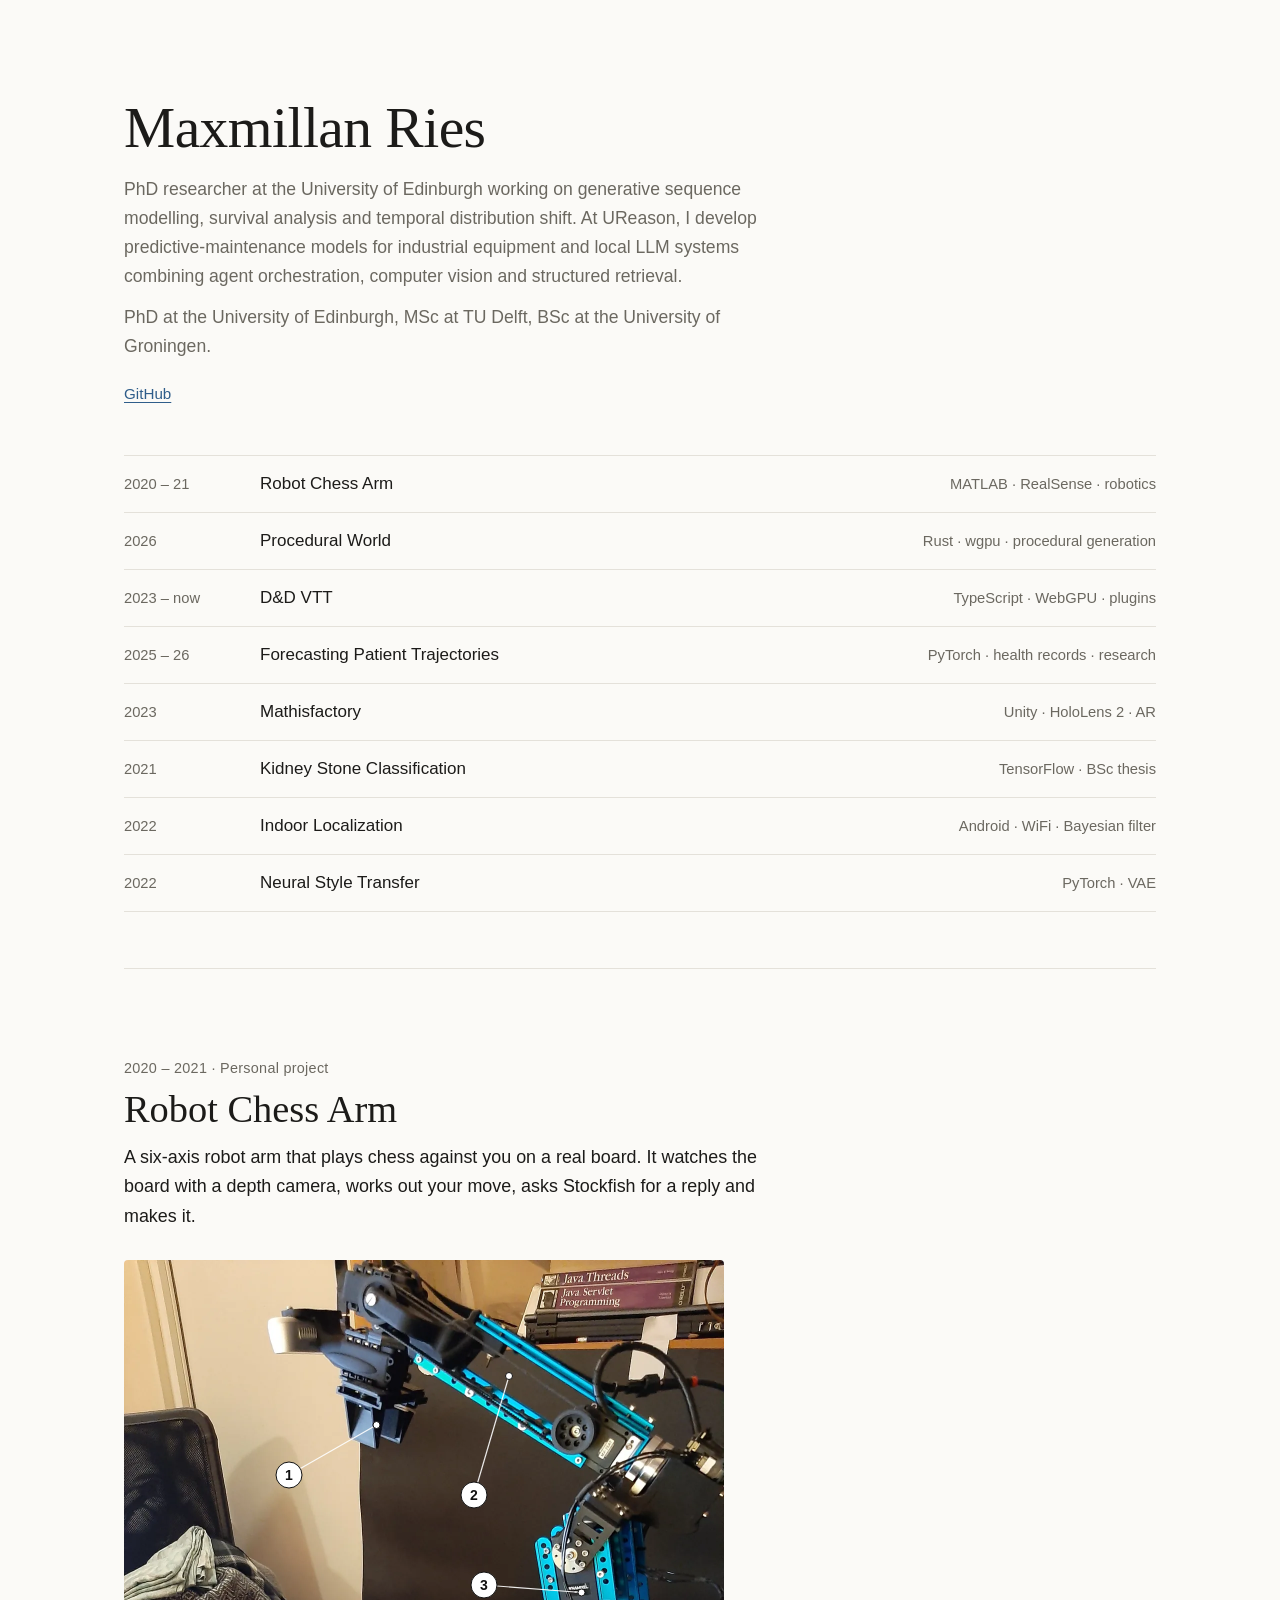
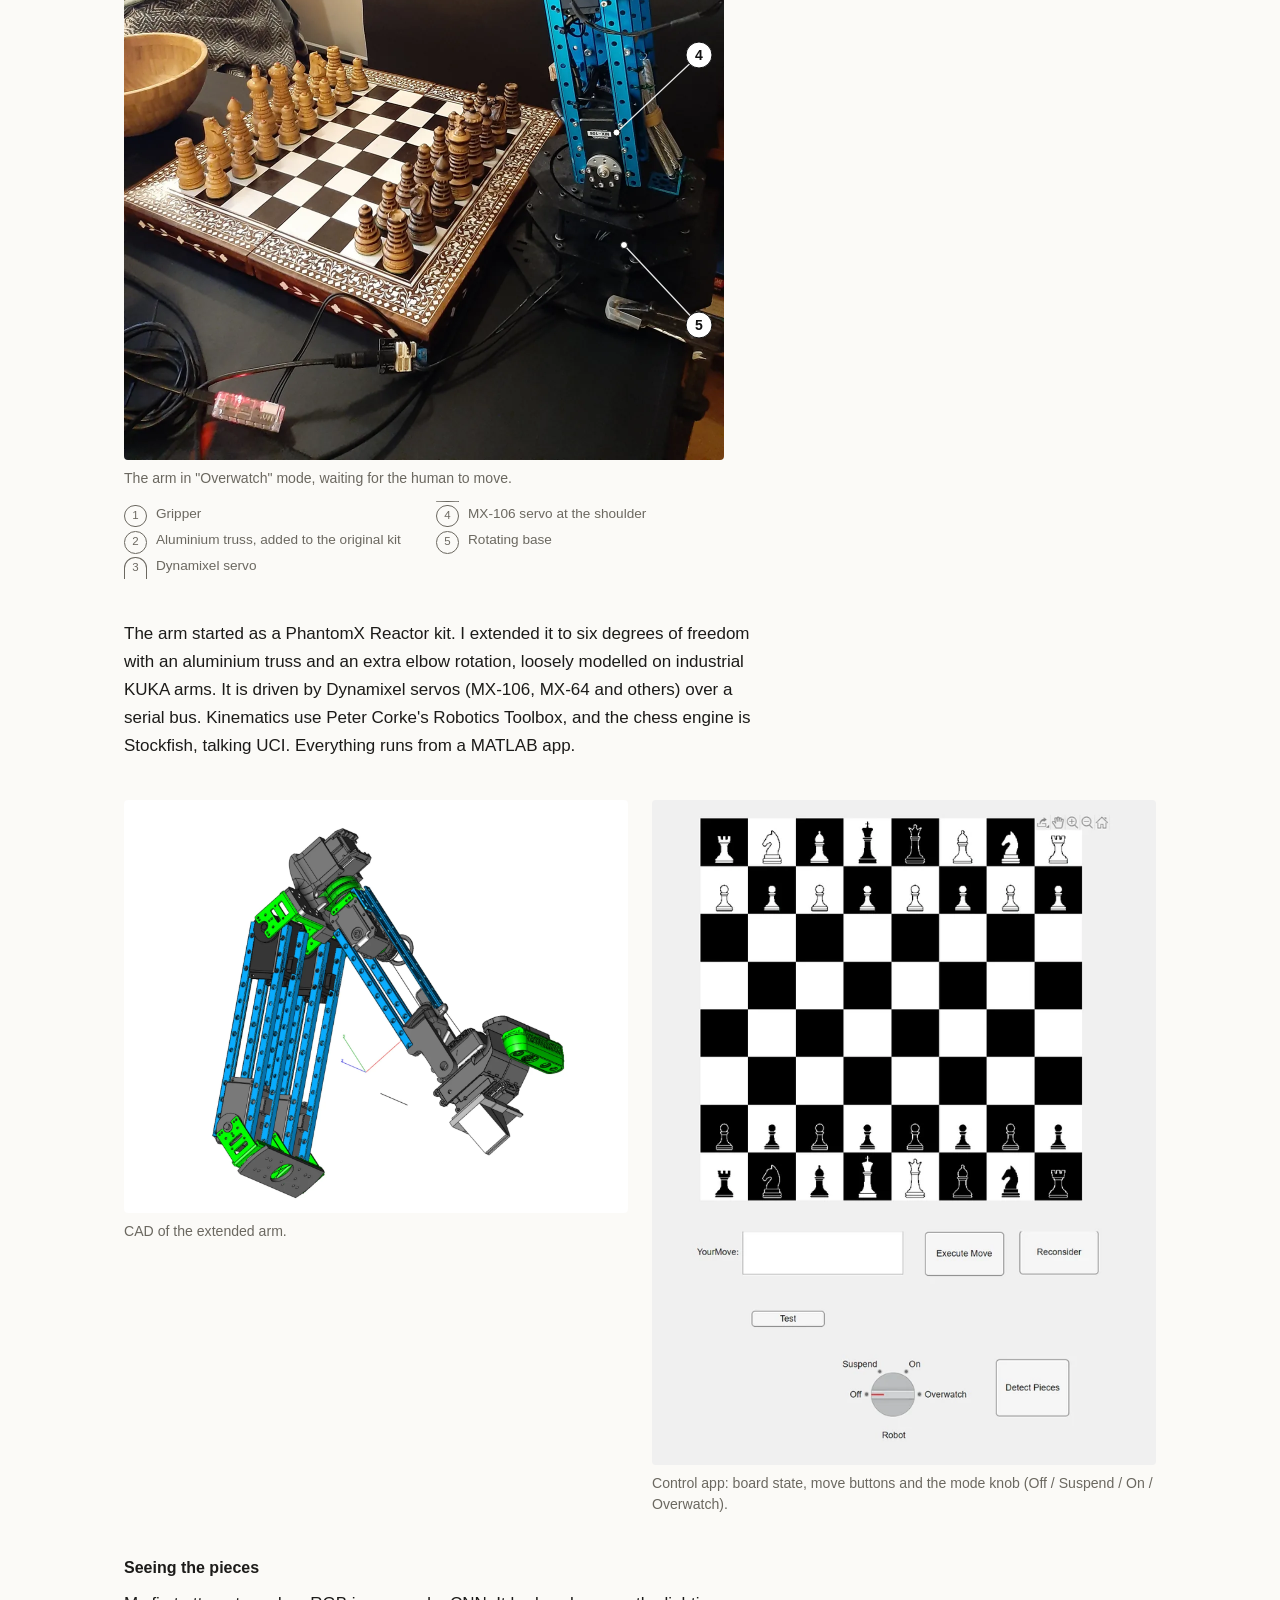
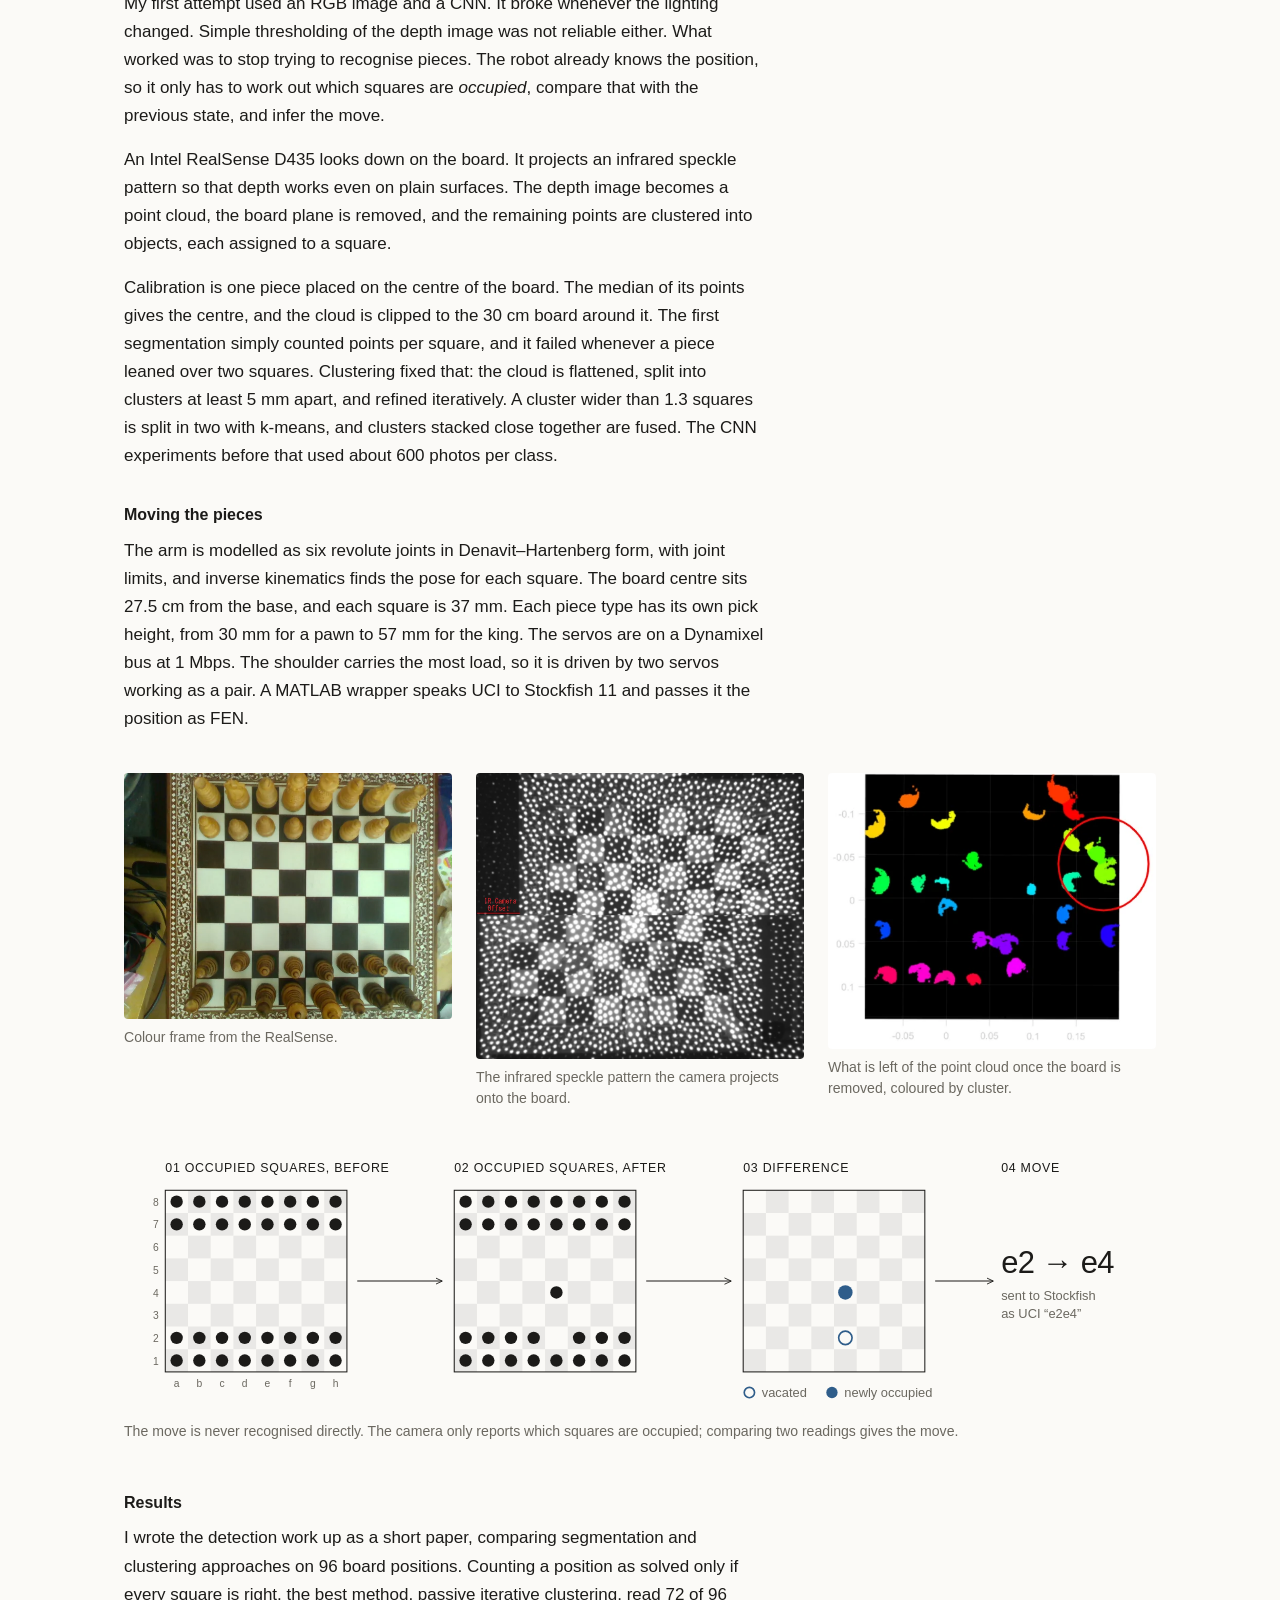
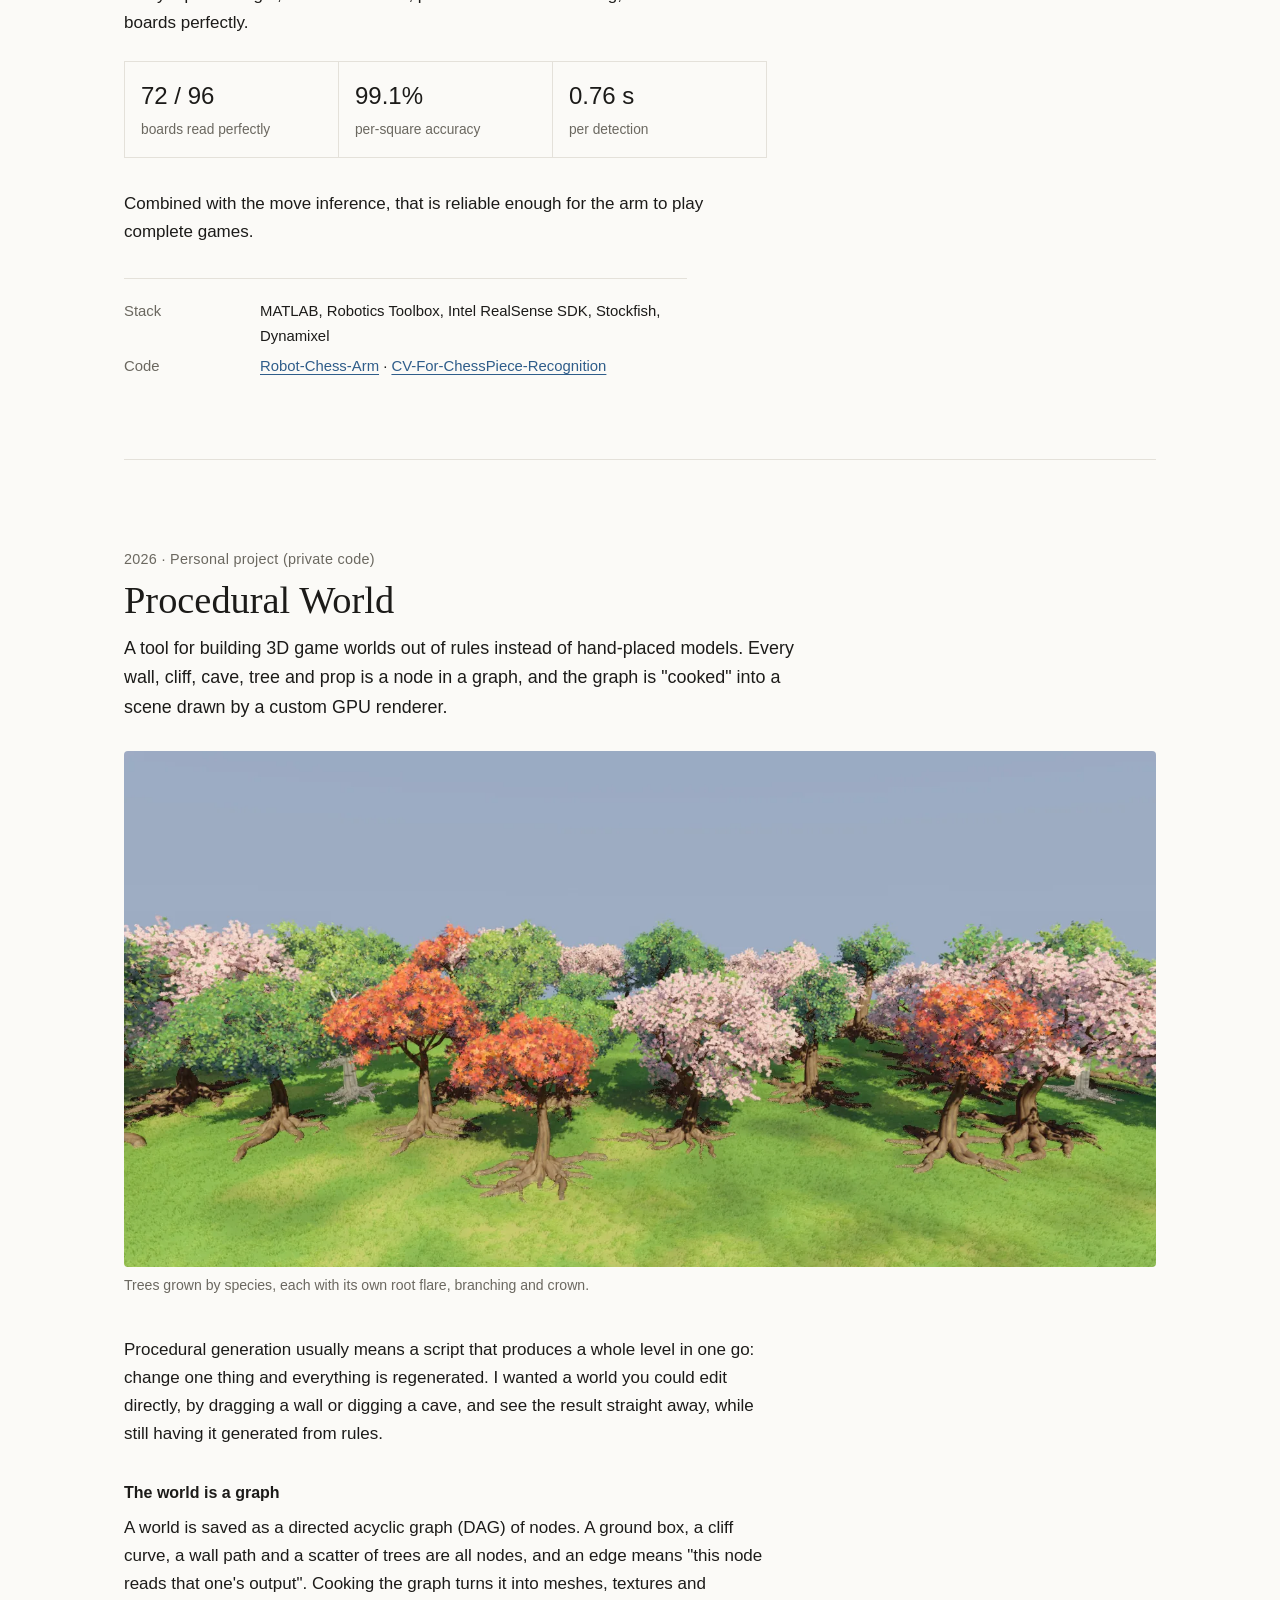
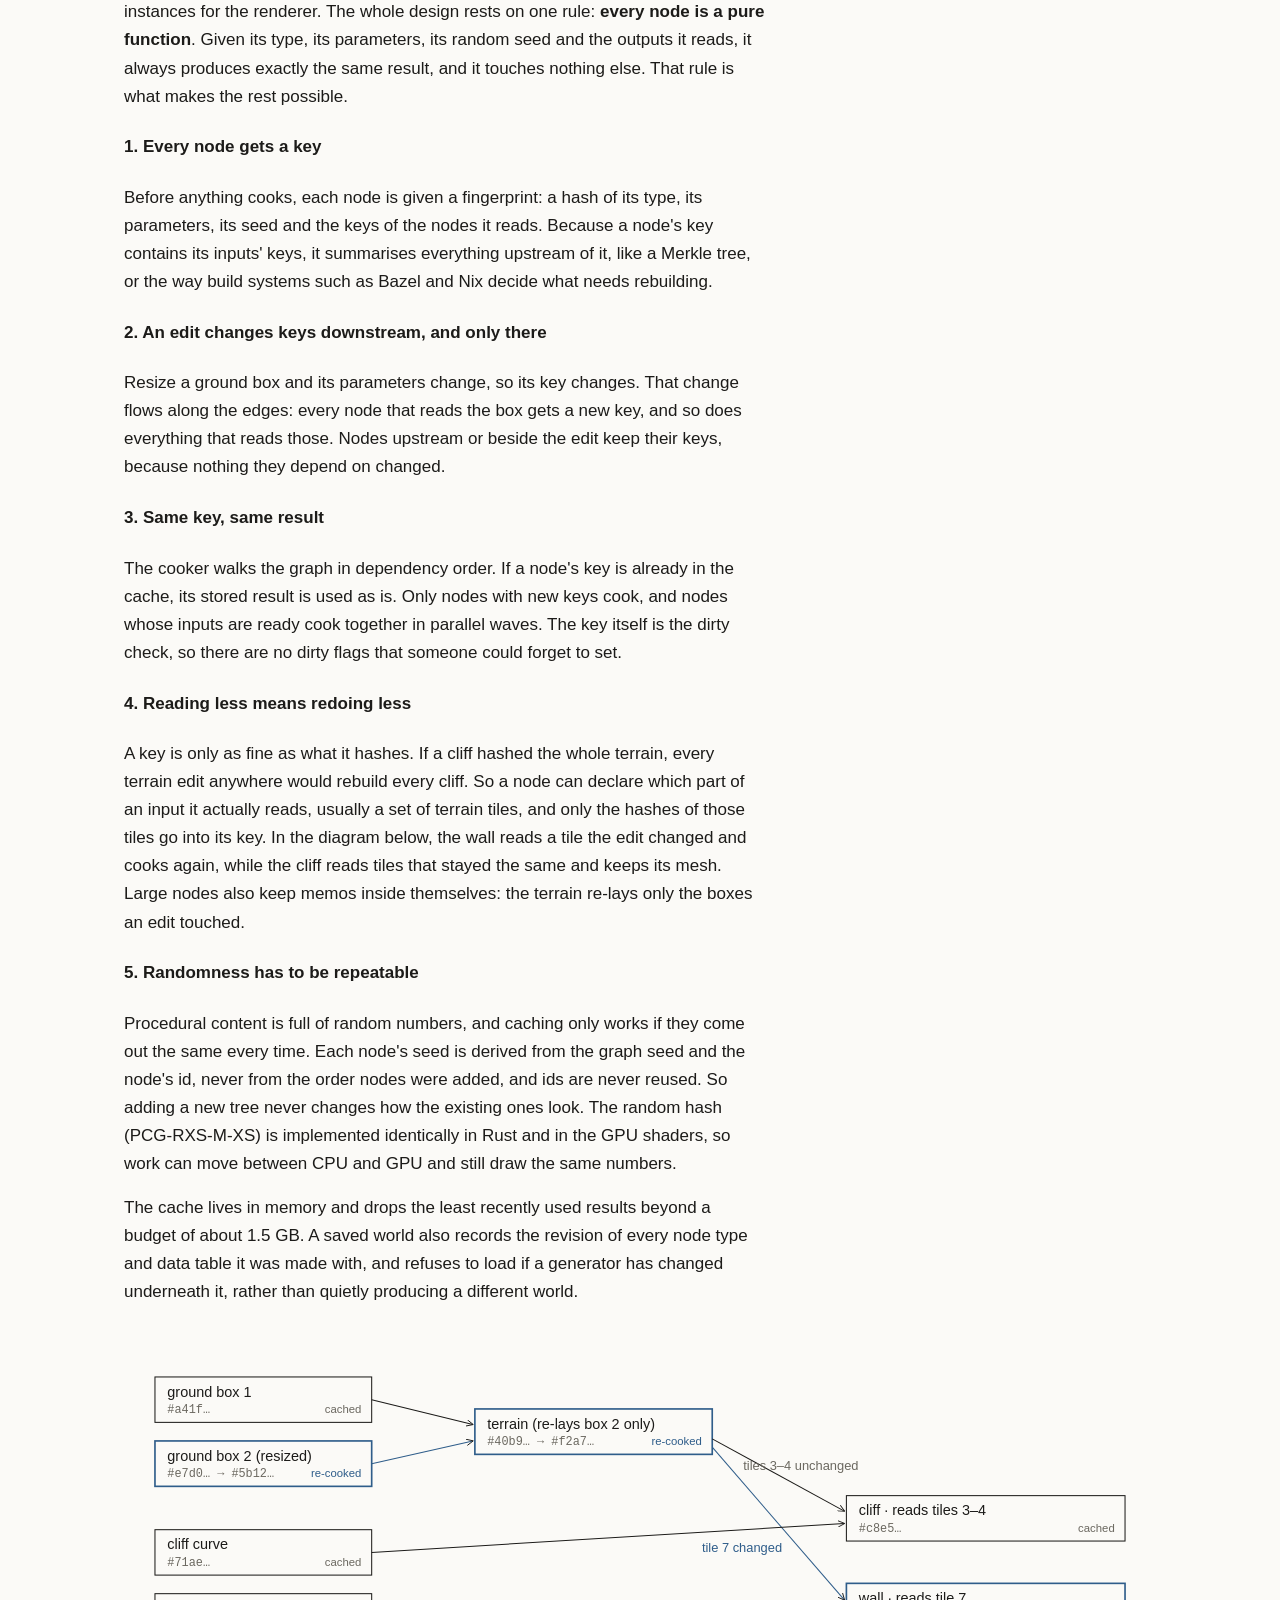
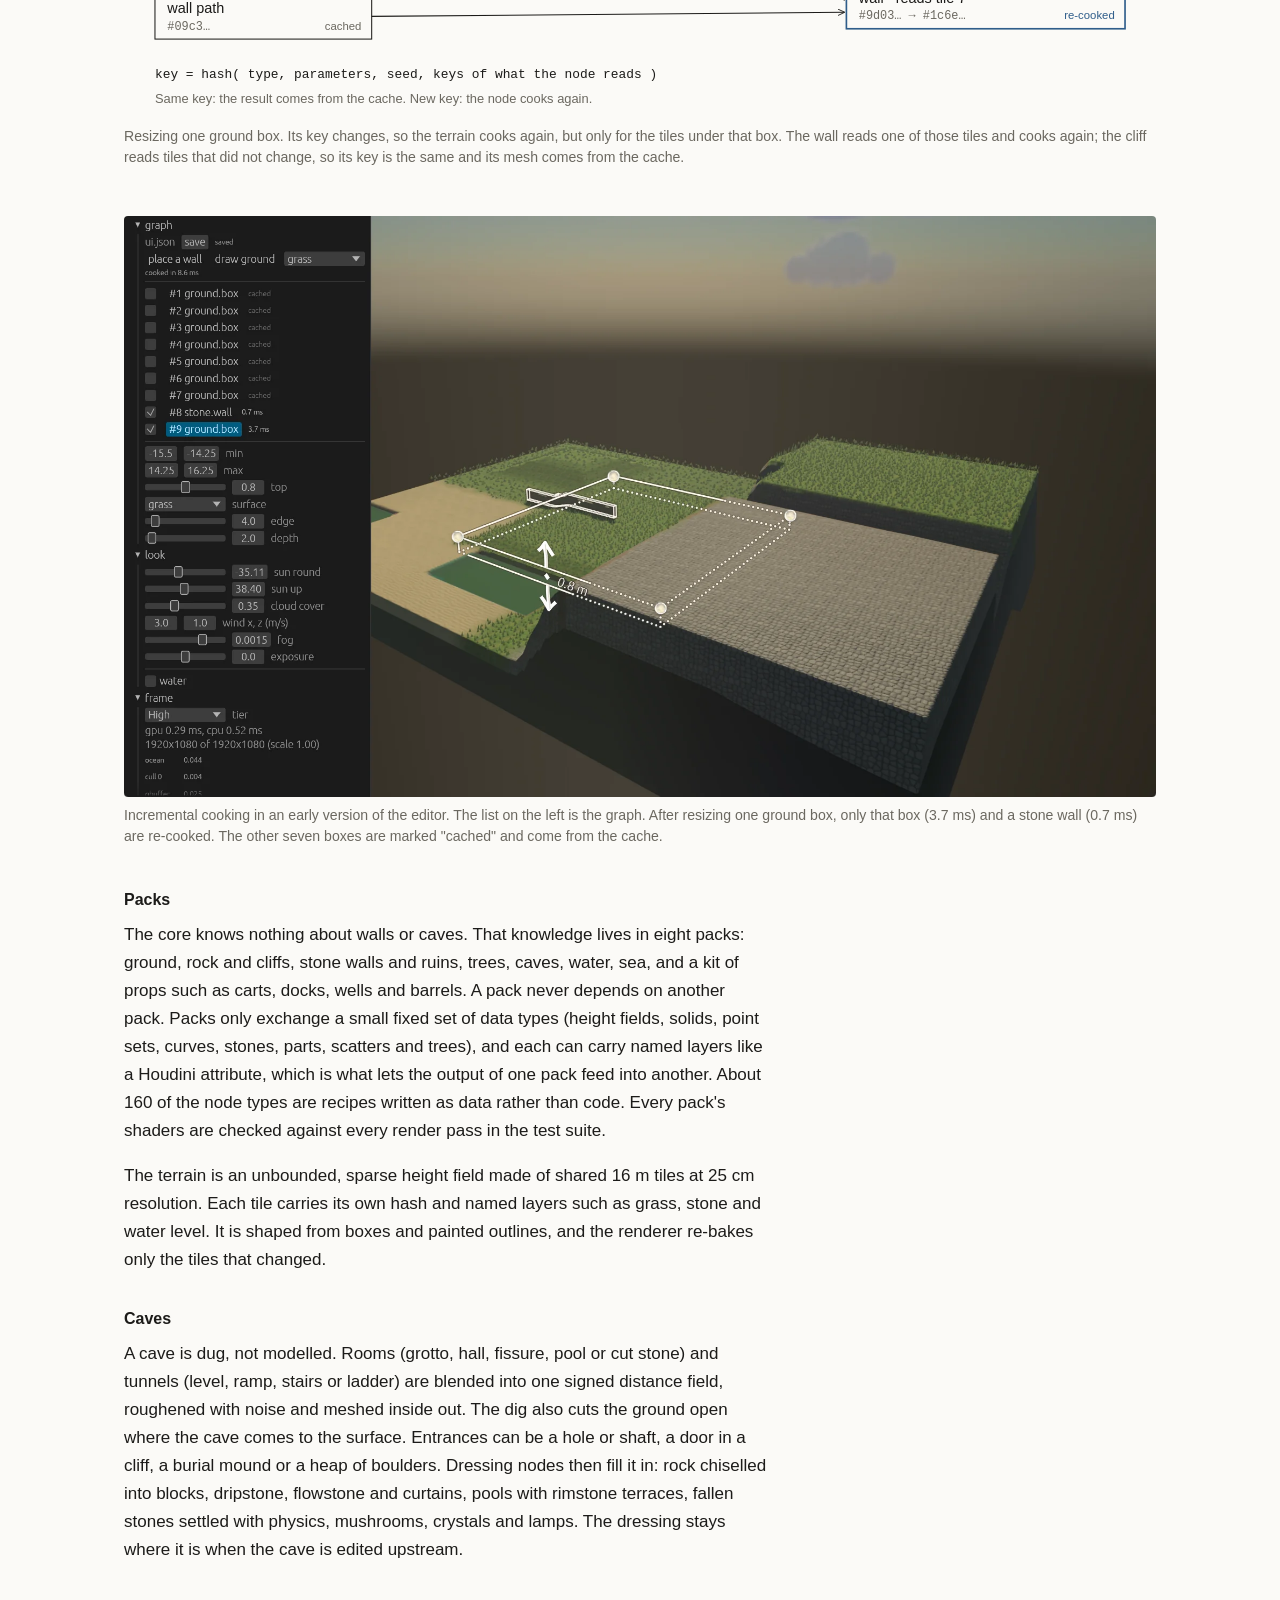
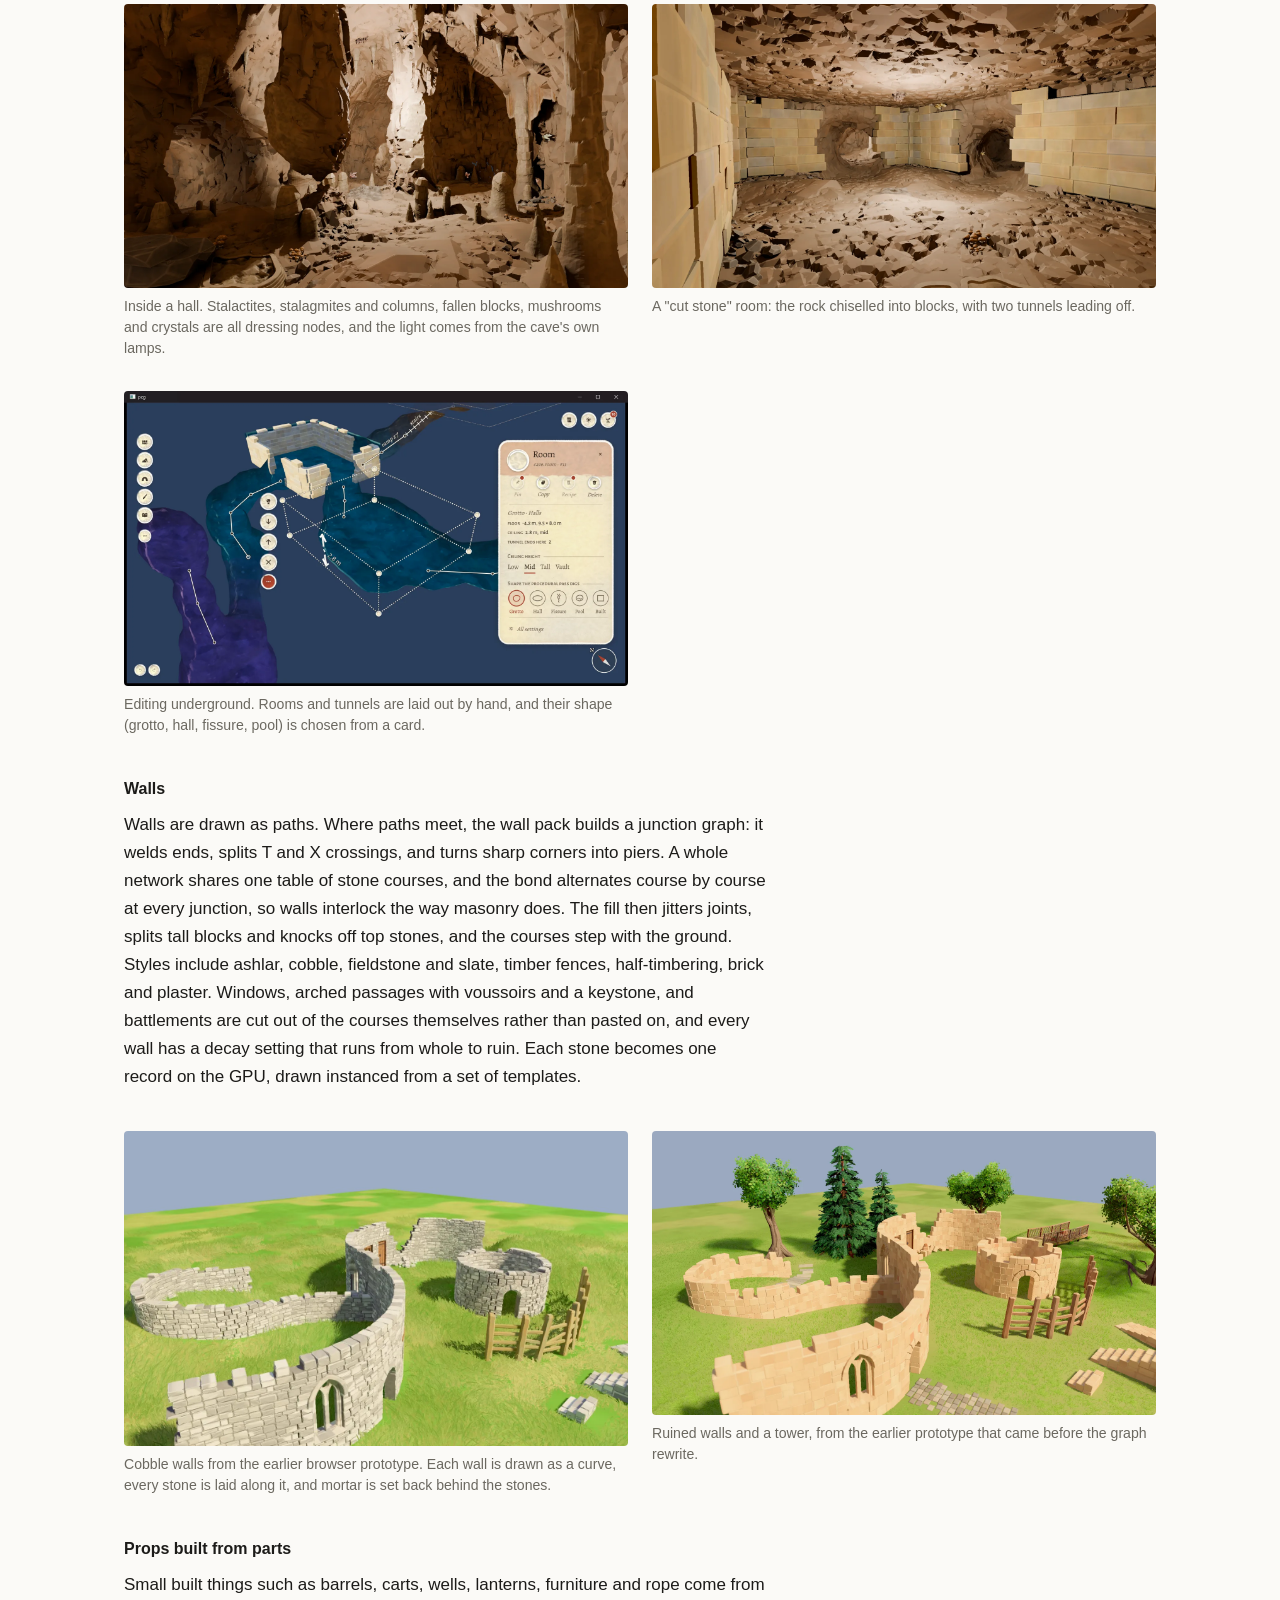
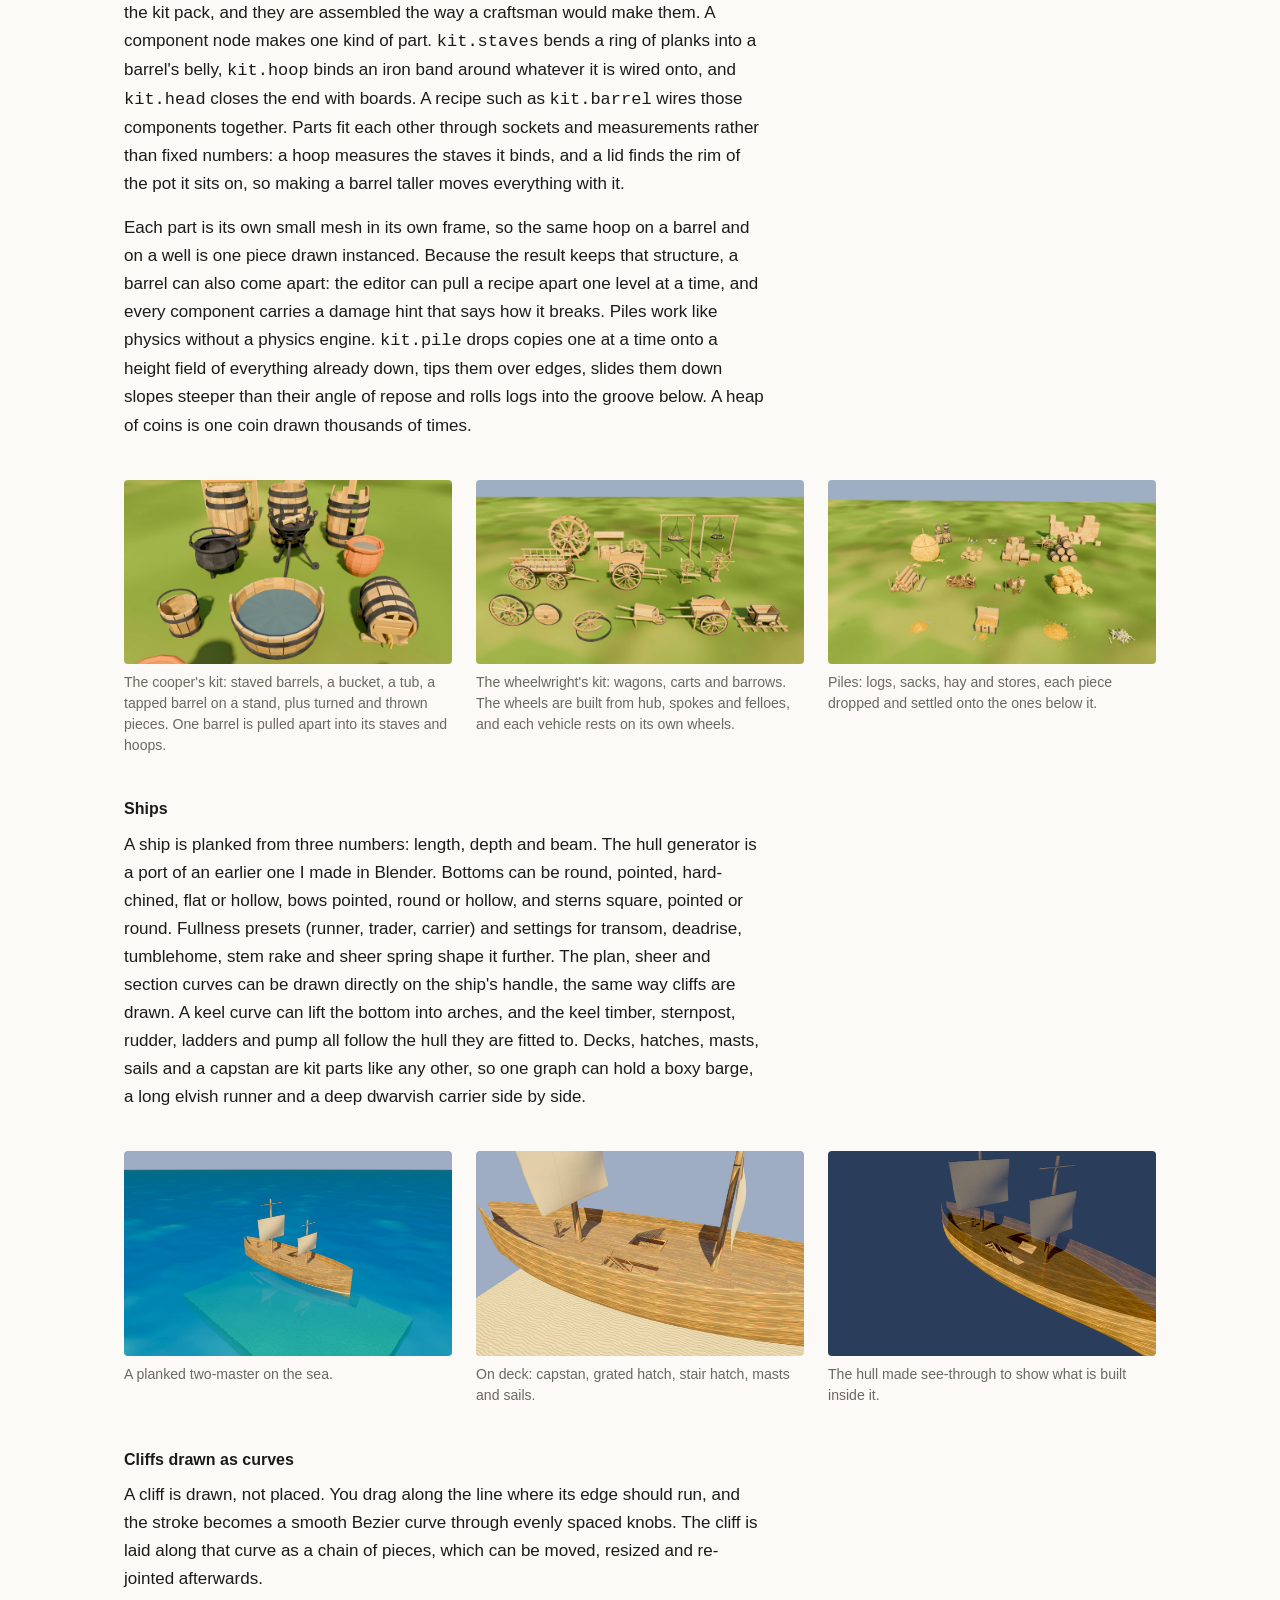
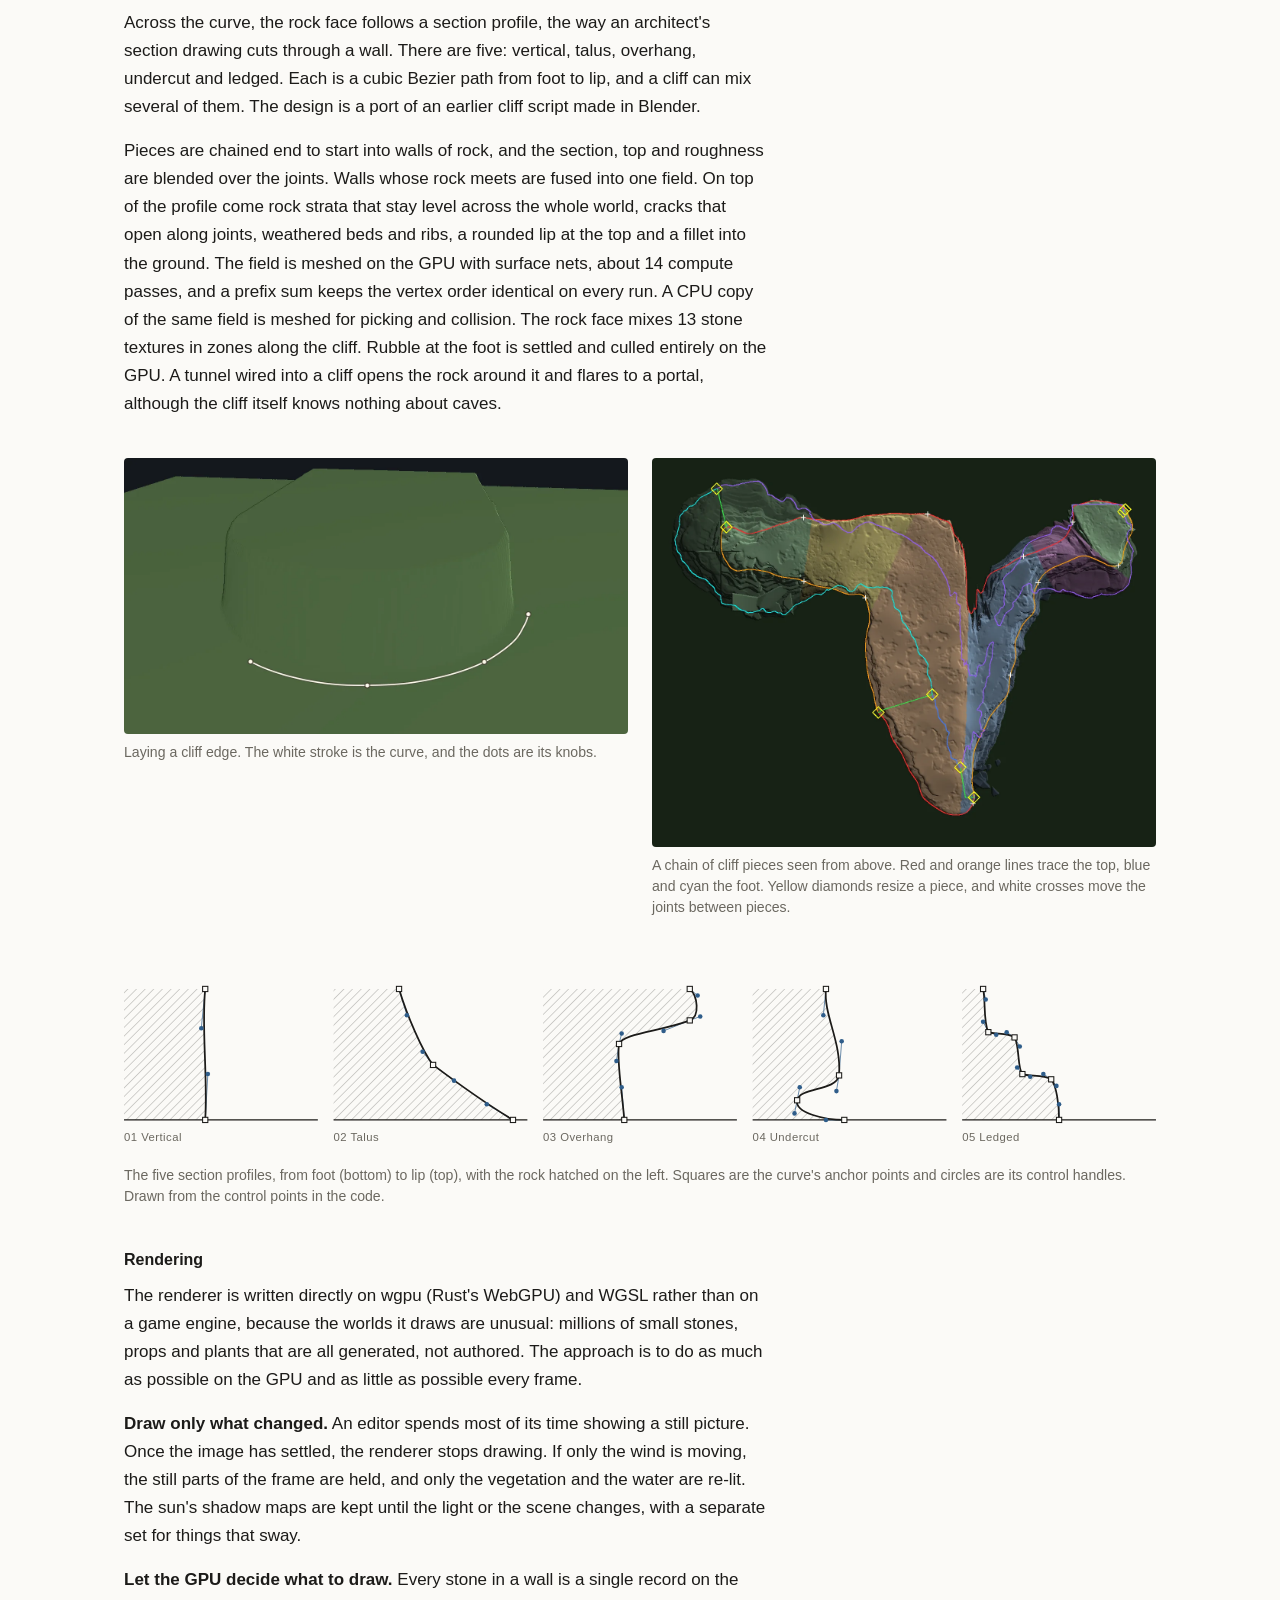
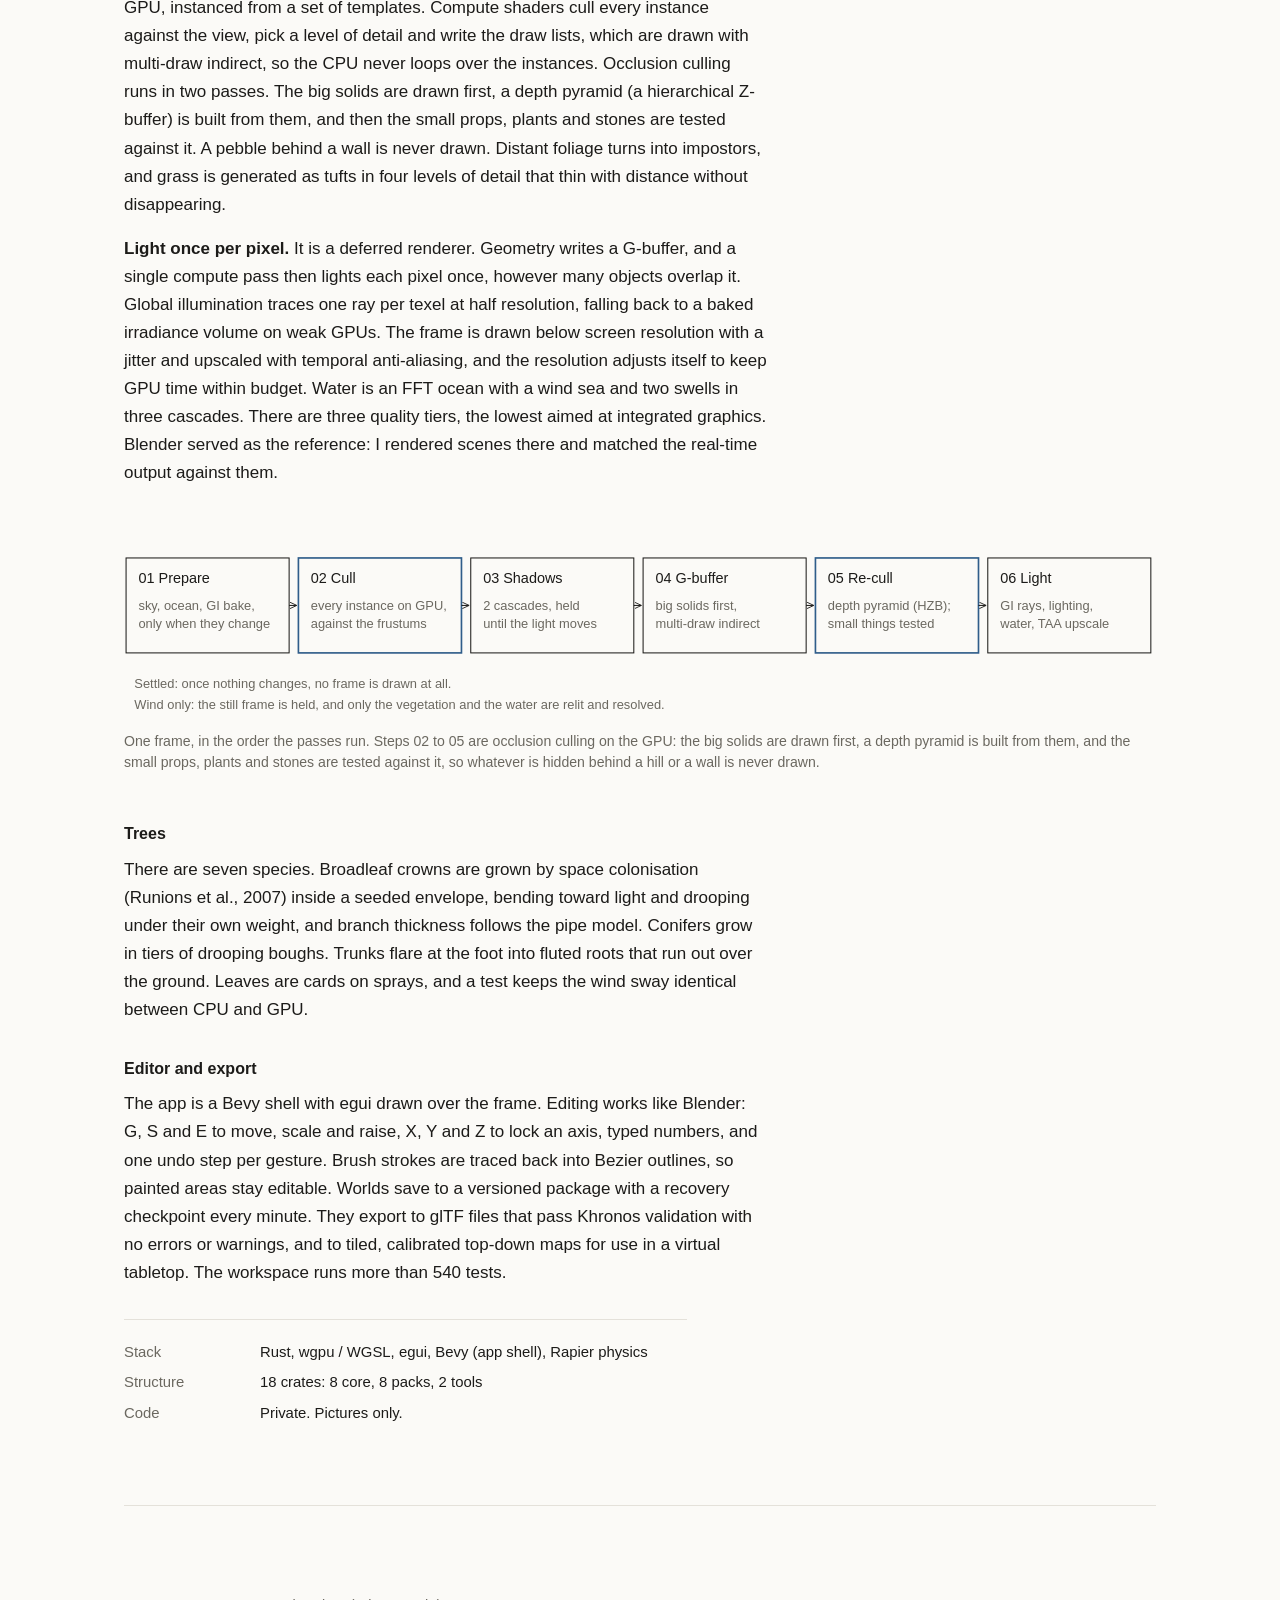
==== commit e4b9dc39: "Cover: CV summary, PhD at Edinburgh, LinkedIn link Co-Authored-By: Claude Opus 5.5 <noreply@anthropi" ====
--- a/content.html
+++ b/content.html
@@ -14,8 +14,8 @@
 
   <header class="intro">
     <h1>Maxmillan Ries</h1>
-    <p>I build things that see, move and render: a chess-playing robot arm, computer vision and deep learning projects, an augmented reality maths game, research on forecasting patients’ clinical courses from health records, and lately a procedural world engine and a virtual tabletop.</p>
-    <p>BSc at the University of Groningen, MSc at TU Delft.</p>
+    <p>PhD researcher at the University of Edinburgh working on generative sequence modelling, survival analysis and temporal distribution shift. At UReason, I develop predictive-maintenance models for industrial equipment and local LLM systems combining agent orchestration, computer vision and structured retrieval.</p>
+    <p>PhD at the University of Edinburgh, MSc at TU Delft, BSc at the University of Groningen.</p>
     <nav class="links">
       <a href="https://github.com/TheMaxmillanRies">GitHub</a>
     </nav>
